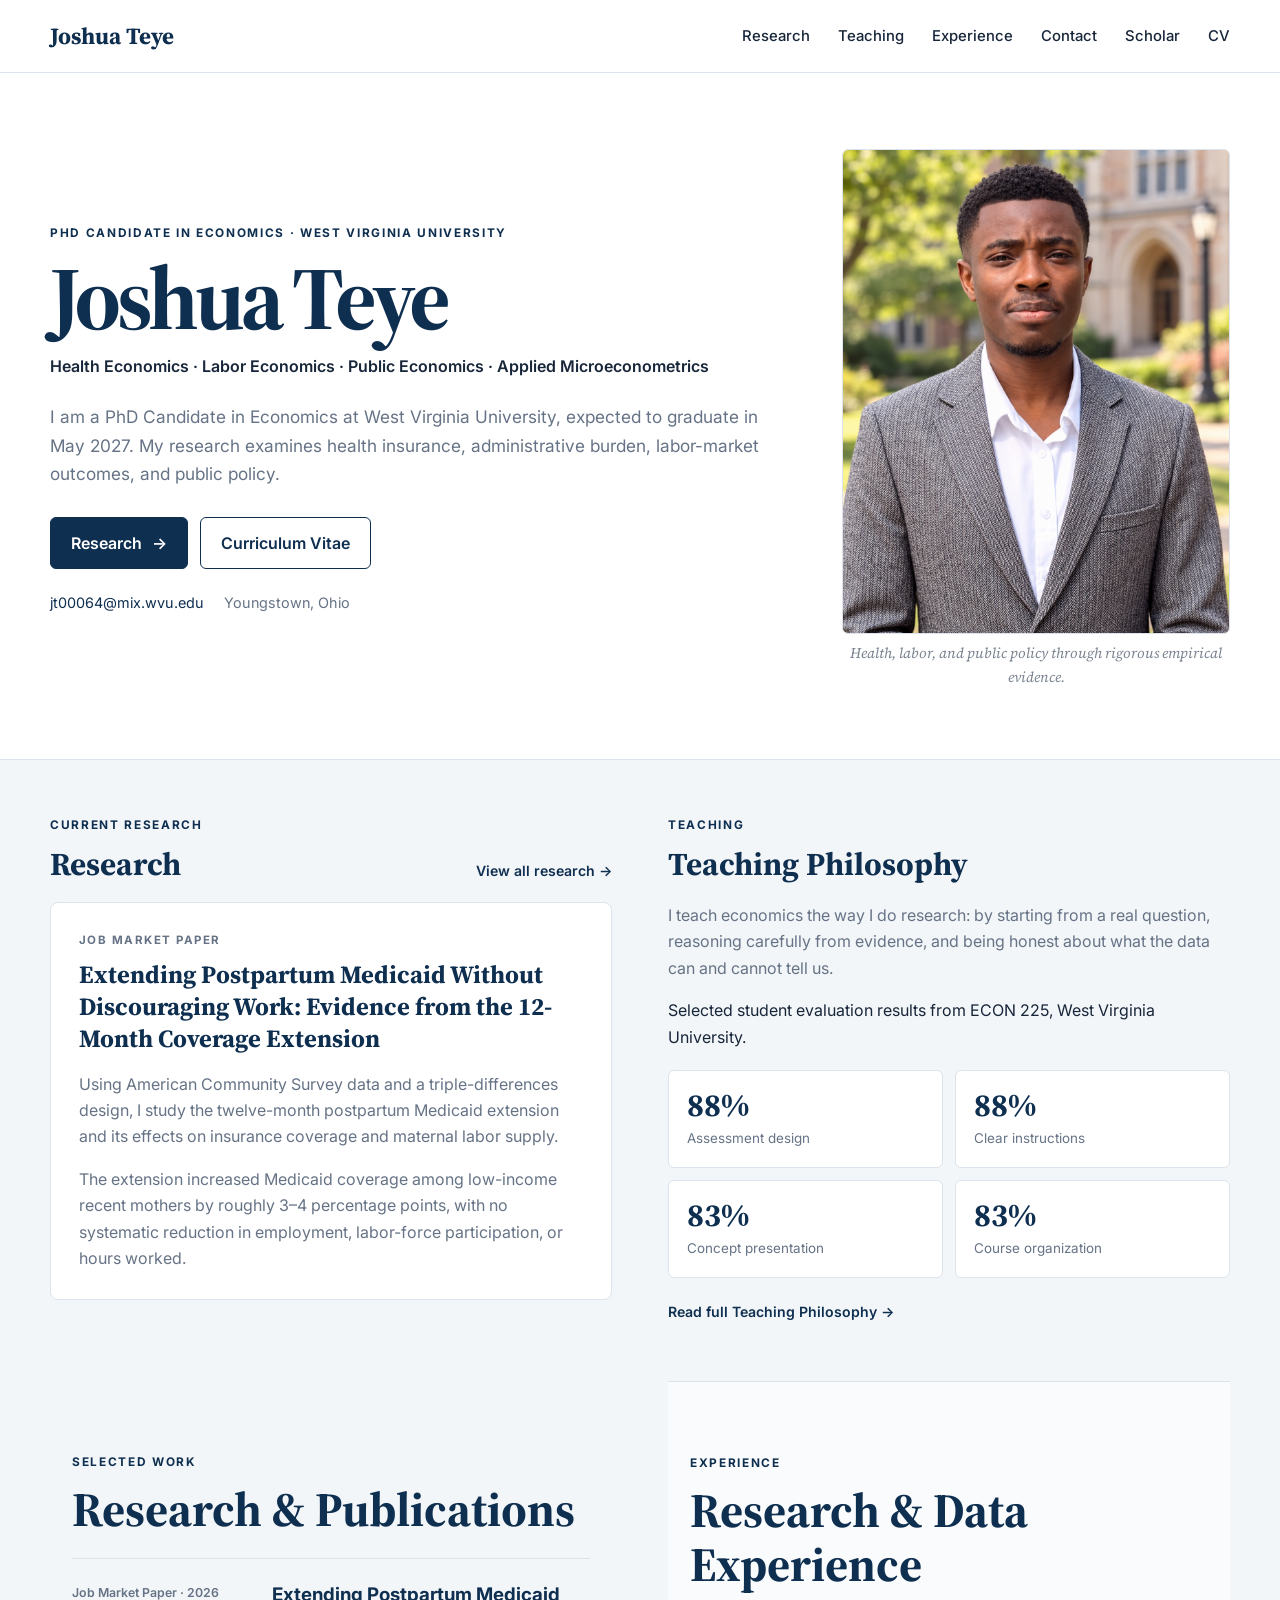
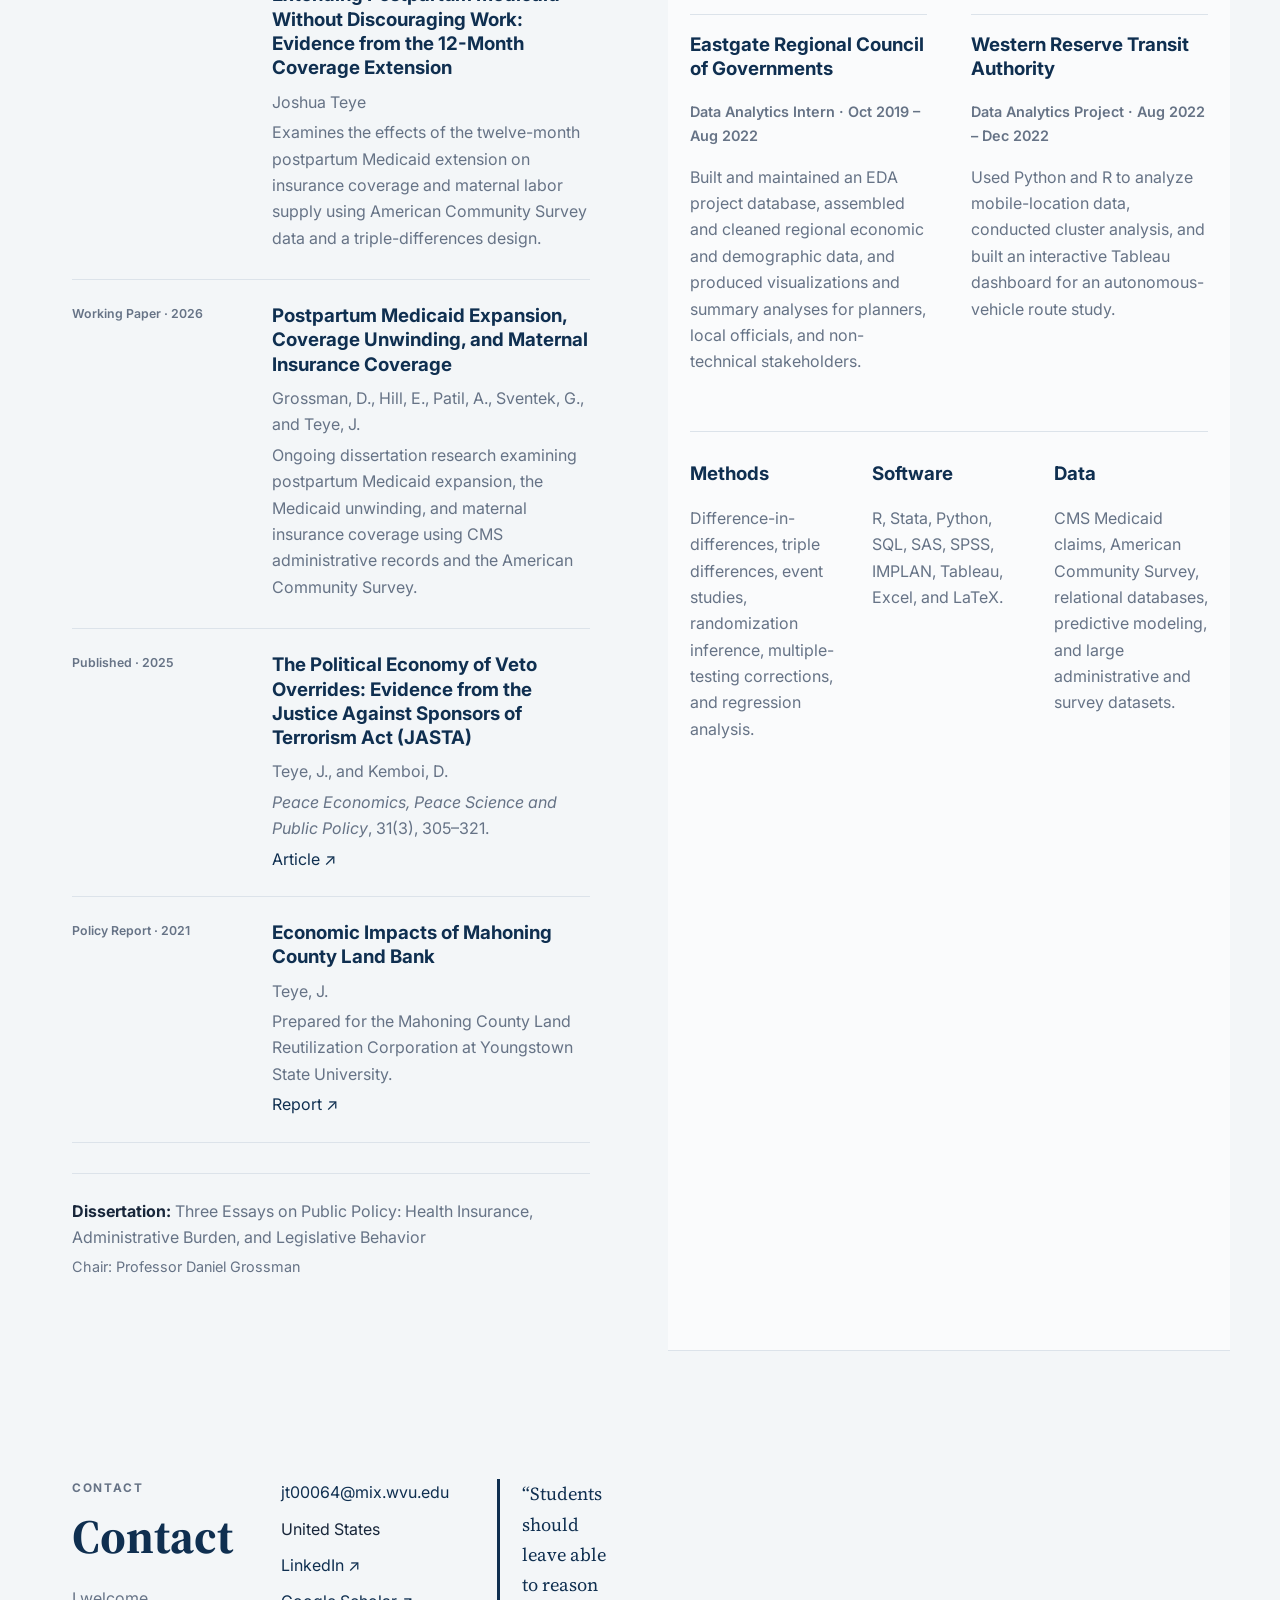
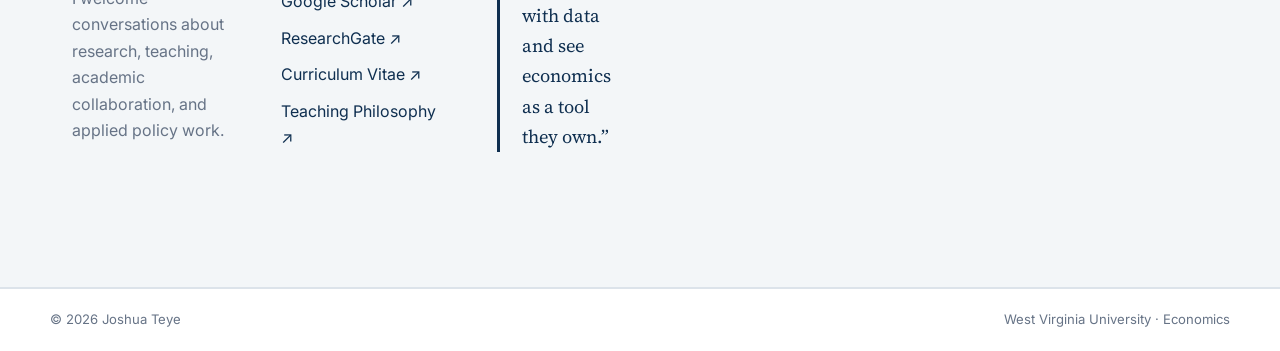
==== index.html @ d3f2eaed "Update index.html" ====
<!doctype html>
<html lang="en">

<head>
  <meta charset="utf-8">
  <meta name="viewport" content="width=device-width, initial-scale=1">

  <meta name="description"
        content="Joshua Teye — PhD Candidate in Economics at West Virginia University. Research in health economics, labor economics, public economics, and applied microeconometrics.">

  <title>Joshua Teye | Economist</title>

  <link rel="canonical" href="https://jteye8317.github.io/">

  <meta name="google-site-verification"
        content="BmAEZ_e2Y_XpYz3XwTeQ1vOb4aZKEHvPE95MhcZ8lzc">

  <link rel="preconnect" href="https://fonts.googleapis.com">

  <link rel="preconnect"
        href="https://fonts.gstatic.com"
        crossorigin>

  <link href="https://fonts.googleapis.com/css2?family=Inter:wght@400;500;600;700&family=Source+Serif+4:opsz,wght@8..60,600;8..60,700&display=swap"
        rel="stylesheet">

  <link rel="stylesheet" href="style.css">
</head>


<body>

<header class="topbar">
  <div class="wrap nav">

    <a class="brand" href="#home">Joshua Teye</a>

    <button class="menu-btn" aria-label="Open menu">☰</button>

    <nav class="links">
      <a href="#research">Research</a>
      <a href="#teaching">Teaching</a>
      <a href="#experience">Experience</a>
      <a href="#contact">Contact</a>

      <a href="https://scholar.google.com/citations?user=lvqh20IAAAAJ&amp;hl=en"
         target="_blank"
         rel="noopener">
        Scholar
      </a>

      <a href="Joshua_Teye_CV.pdf"
         target="_blank"
         rel="noopener">
        CV
      </a>
    </nav>

  </div>
</header>


<main>

  <!-- HERO -->
  <section id="home" class="hero">
    <div class="wrap hero-grid">

      <div class="hero-copy">

        <p class="eyebrow">
          PhD Candidate in Economics · West Virginia University
        </p>

        <h1>Joshua Teye</h1>

        <p class="fields">
          Health Economics · Labor Economics · Public Economics · Applied Microeconometrics
        </p>

        <p class="intro">
          I am a PhD Candidate in Economics at West Virginia University,
          expected to graduate in May 2027. My research examines health insurance,
          administrative burden, labor-market outcomes, and public policy.
        </p>

        <div class="actions">

          <a class="btn primary"
             href="#research">
            Research <span>→</span>
          </a>

          <a class="btn outline"
             href="Joshua_Teye_CV.pdf"
             target="_blank"
             rel="noopener">
            Curriculum Vitae
          </a>

        </div>

        <div class="contact-mini">

          <a href="mailto:jt00064@mix.wvu.edu">
            jt00064@mix.wvu.edu
          </a>

          <span>Youngstown, Ohio</span>

        </div>

      </div>


      <figure class="portrait-card">

        <img src="Joshua_Teye_Headshot.png"
             alt="Joshua Teye">

        <figcaption>
          Health, labor, and public policy through rigorous empirical evidence.
        </figcaption>

      </figure>

    </div>
  </section>


  <!-- FEATURE BAND -->
  <section class="feature-band">
    <div class="wrap two-col">


      <!-- CURRENT RESEARCH -->
      <section id="research" class="panel-block">

        <div class="section-heading">

          <div>
            <p class="eyebrow">Current Research</p>
            <h2>Research</h2>
          </div>

          <a class="small-link"
             href="#papers">
            View all research →
          </a>

        </div>


        <article class="feature-card">

          <p class="card-label">
            Job Market Paper
          </p>

          <h3>
            Extending Postpartum Medicaid Without Discouraging Work:
            Evidence from the 12-Month Coverage Extension
          </h3>

          <p>
            Using American Community Survey data and a triple-differences design,
            I study the twelve-month postpartum Medicaid extension and its effects
            on insurance coverage and maternal labor supply.
          </p>

          <p class="finding">
            The extension increased Medicaid coverage among low-income recent mothers
            by roughly 3–4 percentage points, with no systematic reduction in employment,
            labor-force participation, or hours worked.
          </p>

        </article>

      </section>


      <section id="teaching" class="panel-block">

  <div class="section-heading">
    <div>
      <p class="eyebrow">Teaching</p>
      <h2>Teaching Philosophy</h2>
    </div>
  </div>

  <p class="teaching-intro">
    I teach economics the way I do research: by starting from a real question,
    reasoning carefully from evidence, and being honest about what the data
    can and cannot tell us.
  </p>

  <p class="evaluation-note">
    Selected student evaluation results from ECON 225,
    West Virginia University.
  </p>

  <div class="stats">

    <div>
      <strong>88%</strong>
      <span>Assessment design</span>
    </div>

    <div>
      <strong>88%</strong>
      <span>Clear instructions</span>
    </div>

    <div>
      <strong>83%</strong>
      <span>Concept presentation</span>
    </div>

    <div>
      <strong>83%</strong>
      <span>Course organization</span>
    </div>

  </div>

  <a class="small-link"
     href="Joshua_Teye_Teaching_Philosophy.pdf"
     target="_blank"
     rel="noopener">
    Read full Teaching Philosophy →
  </a>

</section>


  <!-- RESEARCH AND PUBLICATIONS -->
  <section id="papers" class="section">

    <div class="wrap">

      <p class="eyebrow">
        Selected Work
      </p>

      <h2>
        Research &amp; Publications
      </h2>


      <div class="paper-list">


        <!-- JOB MARKET PAPER -->
        <article class="paper">

          <div class="meta">
            Job Market Paper · 2026
          </div>

          <div>

            <h3>
              Extending Postpartum Medicaid Without Discouraging Work:
              Evidence from the 12-Month Coverage Extension
            </h3>

            <p>
              Joshua Teye
            </p>

            <p>
              Examines the effects of the twelve-month postpartum Medicaid extension
              on insurance coverage and maternal labor supply using American Community
              Survey data and a triple-differences design.
            </p>

          </div>

        </article>


        <!-- WORKING PAPER -->
        <article class="paper">

          <div class="meta">
            Working Paper · 2026
          </div>

          <div>

            <h3>
              Postpartum Medicaid Expansion, Coverage Unwinding,
              and Maternal Insurance Coverage
            </h3>

            <p>
              Grossman, D., Hill, E., Patil, A., Sventek, G., and Teye, J.
            </p>

            <p>
              Ongoing dissertation research examining postpartum Medicaid expansion,
              the Medicaid unwinding, and maternal insurance coverage using CMS
              administrative records and the American Community Survey.
            </p>

          </div>

        </article>


        <!-- PUBLISHED ARTICLE -->
        <article class="paper">

          <div class="meta">
            Published · 2025
          </div>

          <div>

            <h3>
              The Political Economy of Veto Overrides:
              Evidence from the Justice Against Sponsors of Terrorism Act (JASTA)
            </h3>

            <p>
              Teye, J., and Kemboi, D.
            </p>

            <p>
              <em>Peace Economics, Peace Science and Public Policy</em>,
              31(3), 305–321.
            </p>

            <a href="https://doi.org/10.1515/peps-2024-0058"
               target="_blank"
               rel="noopener">
              Article ↗
            </a>

          </div>

        </article>


        <!-- POLICY REPORT -->
        <article class="paper">

          <div class="meta">
            Policy Report · 2021
          </div>

          <div>

            <h3>
              Economic Impacts of Mahoning County Land Bank
            </h3>

            <p>
              Teye, J.
            </p>

            <p>
              Prepared for the Mahoning County Land Reutilization Corporation
              at Youngstown State University.
            </p>

            <a href="https://mahoninglandbank.com/wp-content/uploads/2021/06/Mahoning-County-Land-Bank-Economic-Impact-Report.pdf"
               target="_blank"
               rel="noopener">
              Report ↗
            </a>

          </div>

        </article>

      </div>


      <!-- DISSERTATION -->
      <div class="dissertation">

        <strong>
          Dissertation:
        </strong>

        Three Essays on Public Policy:
        Health Insurance, Administrative Burden, and Legislative Behavior

        <span>
          Chair: Professor Daniel Grossman
        </span>

      </div>

    </div>
  </section>


  <!-- EXPERIENCE -->
  <section id="experience" class="section alt">

    <div class="wrap">

      <p class="eyebrow">
        Experience
      </p>

      <h2>
        Research &amp; Data Experience
      </h2>


      <div class="experience-grid">


        <article>

          <h3>
            Eastgate Regional Council of Governments
          </h3>

          <p class="role">
            Data Analytics Intern · Oct 2019 – Aug 2022
          </p>

          <p>
            Built and maintained an EDA project database, assembled and cleaned
            regional economic and demographic data, and produced visualizations
            and summary analyses for planners, local officials, and non-technical
            stakeholders.
          </p>

        </article>


        <article>

          <h3>
            Western Reserve Transit Authority
          </h3>

          <p class="role">
            Data Analytics Project · Aug 2022 – Dec 2022
          </p>

          <p>
            Used Python and R to analyze mobile-location data, conducted cluster
            analysis, and built an interactive Tableau dashboard for an
            autonomous-vehicle route study.
          </p>

        </article>


      </div>


      <!-- METHODS -->
      <div class="methods">


        <div>

          <h3>
            Methods
          </h3>

          <p>
            Difference-in-differences, triple differences, event studies,
            randomization inference, multiple-testing corrections,
            and regression analysis.
          </p>

        </div>


        <div>

          <h3>
            Software
          </h3>

          <p>
            R, Stata, Python, SQL, SAS, SPSS, IMPLAN, Tableau,
            Excel, and LaTeX.
          </p>

        </div>


        <div>

          <h3>
            Data
          </h3>

          <p>
            CMS Medicaid claims, American Community Survey,
            relational databases, predictive modeling,
            and large administrative and survey datasets.
          </p>

        </div>


      </div>

    </div>
  </section>


  <!-- CONTACT -->
  <section id="contact" class="section contact-section">

    <div class="wrap contact-grid">


      <div>

        <p class="eyebrow">
          Contact
        </p>

        <h2>
          Contact
        </h2>

        <p>
          I welcome conversations about research, teaching,
          academic collaboration, and applied policy work.
        </p>

      </div>


      <div class="contact-links">

        <a href="mailto:jt00064@mix.wvu.edu">
          jt00064@mix.wvu.edu
        </a>

        <span>
          United States
        </span>

        <a href="https://www.linkedin.com/in/joshua-teye"
           target="_blank"
           rel="noopener">
          LinkedIn ↗
        </a>

        <a href="https://scholar.google.com/citations?user=lvqh20IAAAAJ&amp;hl=en"
           target="_blank"
           rel="noopener">
          Google Scholar ↗
        </a>

        <a href="https://www.researchgate.net/profile/Joshua-Teye-2"
           target="_blank"
           rel="noopener">
          ResearchGate ↗
        </a>

        <a href="Joshua_Teye_CV.pdf"
           target="_blank"
           rel="noopener">
          Curriculum Vitae ↗
        </a>

        <a href="Joshua_Teye_Teaching_Philosophy.pdf"
           target="_blank"
           rel="noopener">
          Teaching Philosophy ↗
        </a>

      </div>


      <blockquote>
        “Students should leave able to reason with data
        and see economics as a tool they own.”
      </blockquote>


    </div>
  </section>


</main>


<footer class="footer">

  <div class="wrap footer-row">

    <span>
      © <span id="year"></span> Joshua Teye
    </span>

    <span>
      West Virginia University · Economics
    </span>

  </div>

</footer>


<script>

  document.getElementById("year").textContent =
    new Date().getFullYear();


  const btn = document.querySelector(".menu-btn");

  const links = document.querySelector(".links");


  btn.addEventListener("click", () => {
    links.classList.toggle("open");
  });


  document.querySelectorAll(".links a").forEach(a => {

    a.addEventListener("click", () => {
      links.classList.remove("open");
    });

  });

</script>


</body>

</html>
---- style.css ----
:root{
  --navy:#0f2f50;
  --ink:#18263a;
  --muted:#667386;
  --line:#dce3ea;
  --soft:#f3f6f8;
  --paper:#ffffff;
  --max:1180px;
}

*{box-sizing:border-box}
html{scroll-behavior:smooth}

body{
  margin:0;
  color:var(--ink);
  background:var(--paper);
  font-family:"Inter",system-ui,-apple-system,BlinkMacSystemFont,"Segoe UI",sans-serif;
  line-height:1.65;
}

a{color:var(--navy);text-decoration:none}
a:hover{text-decoration:underline}

.wrap{
  width:min(calc(100% - 44px),var(--max));
  margin:0 auto;
}

.topbar{
  position:sticky;
  top:0;
  z-index:50;
  background:rgba(255,255,255,.96);
  border-bottom:1px solid var(--line);
  backdrop-filter:blur(12px);
}

.nav{
  min-height:72px;
  display:flex;
  align-items:center;
  justify-content:space-between;
  gap:28px;
}

.brand{
  font-family:"Source Serif 4",Georgia,serif;
  font-size:1.45rem;
  font-weight:700;
  color:var(--navy);
}

.links{
  display:flex;
  gap:28px;
  align-items:center;
}

.links a{
  color:var(--ink);
  font-size:.93rem;
  font-weight:500;
}

.menu-btn{
  display:none;
  border:0;
  background:transparent;
  font-size:1.35rem;
}

.hero{
  padding:76px 0 70px;
}

.hero-grid{
  display:grid;
  grid-template-columns:1.3fr .7fr;
  gap:72px;
  align-items:center;
}

.eyebrow{
  margin:0 0 10px;
  color:var(--navy);
  font-size:.74rem;
  font-weight:700;
  letter-spacing:.14em;
  text-transform:uppercase;
}

h1,h2,h3{
  margin-top:0;
}

h1,h2{
  font-family:"Source Serif 4",Georgia,serif;
  color:var(--navy);
}

h1{
  margin-bottom:10px;
  font-size:clamp(3.7rem,7vw,6rem);
  line-height:1;
  letter-spacing:-.045em;
}

h2{
  margin-bottom:22px;
  font-size:clamp(2rem,4vw,3rem);
  line-height:1.13;
}

h3{
  color:var(--navy);
  line-height:1.3;
}

.fields{
  margin:0 0 24px;
  font-size:1rem;
  font-weight:600;
}

.intro{
  max-width:760px;
  margin:0;
  color:var(--muted);
  font-size:1.08rem;
}

.actions{
  display:flex;
  gap:12px;
  flex-wrap:wrap;
  margin:28px 0 22px;
}

.btn{
  display:inline-flex;
  align-items:center;
  gap:10px;
  padding:12px 20px;
  border-radius:6px;
  font-weight:600;
}

.btn:hover{text-decoration:none}

.primary{
  background:var(--navy);
  color:white;
  border:1px solid var(--navy);
}

.outline{
  border:1px solid var(--navy);
  color:var(--navy);
  background:white;
}

.contact-mini{
  display:flex;
  flex-wrap:wrap;
  gap:20px;
  color:var(--muted);
  font-size:.9rem;
}

.portrait-card{
  margin:0;
}

.portrait-card img{
  display:block;
  width:100%;
  aspect-ratio:4/5;
  object-fit:cover;
  border-radius:6px;
  border:1px solid var(--line);
}

.portrait-card figcaption{
  margin-top:8px;
  text-align:center;
  color:#7b8490;
  font-family:"Source Serif 4",Georgia,serif;
  font-style:italic;
  font-size:.9rem;
}

.feature-band{
  background:var(--soft);
  border-top:1px solid var(--line);
  border-bottom:1px solid var(--line);
  padding:56px 0;
}

.two-col{
  display:grid;
  grid-template-columns:1fr 1fr;
  gap:56px;
}

.panel-block{
  min-width:0;
}

.section-heading{
  display:flex;
  align-items:flex-end;
  justify-content:space-between;
  gap:18px;
  margin-bottom:20px;
}

.section-heading h2{
  margin:0;
  font-size:2rem;
}

.small-link{
  font-size:.88rem;
  font-weight:600;
}

.feature-card{
  background:white;
  border:1px solid var(--line);
  border-radius:8px;
  padding:28px;
}

.card-label{
  margin:0 0 8px;
  color:var(--muted);
  font-size:.72rem;
  letter-spacing:.13em;
  text-transform:uppercase;
  font-weight:700;
}

.feature-card h3{
  font-family:"Source Serif 4",Georgia,serif;
  font-size:1.55rem;
  margin-bottom:12px;
}

.feature-card p,
.teaching-intro{
  color:var(--muted);
}

.finding{
  margin-bottom:0;
}

.stats{
  display:grid;
  grid-template-columns:1fr 1fr;
  gap:12px;
  margin:20px 0;
}

.stats div{
  background:white;
  border:1px solid var(--line);
  border-radius:6px;
  padding:18px;
}

.stats strong{
  display:block;
  font-family:"Source Serif 4",Georgia,serif;
  color:var(--navy);
  font-size:2rem;
  line-height:1;
}

.stats span{
  display:block;
  margin-top:6px;
  color:var(--muted);
  font-size:.84rem;
}

.section{
  padding:72px 0;
}

.section.alt{
  background:#fafbfc;
  border-top:1px solid var(--line);
  border-bottom:1px solid var(--line);
}

.paper-list{
  border-top:1px solid var(--line);
}

.paper{
  display:grid;
  grid-template-columns:170px 1fr;
  gap:30px;
  padding:24px 0;
  border-bottom:1px solid var(--line);
}

.paper .meta{
  color:var(--muted);
  font-size:.77rem;
  font-weight:600;
}

.paper h3{
  margin-bottom:8px;
}

.paper p{
  margin:4px 0;
  color:var(--muted);
}

.dissertation{
  margin-top:30px;
  padding-top:24px;
  border-top:1px solid var(--line);
  color:var(--muted);
}

.dissertation strong{
  color:var(--ink);
}

.dissertation span{
  display:block;
  margin-top:5px;
  font-size:.9rem;
}

.experience-grid{
  display:grid;
  grid-template-columns:1fr 1fr;
  gap:44px;
}

.experience-grid article{
  padding-top:18px;
  border-top:1px solid var(--line);
}

.role{
  color:var(--navy);
  font-size:.9rem;
  font-weight:600;
}

.experience-grid p{
  color:var(--muted);
}

.methods{
  display:grid;
  grid-template-columns:repeat(3,1fr);
  gap:28px;
  margin-top:40px;
  padding-top:30px;
  border-top:1px solid var(--line);
}

.methods p{
  color:var(--muted);
}

.contact-section{
  background:var(--soft);
}

.contact-grid{
  display:grid;
  grid-template-columns:1fr .8fr .9fr;
  gap:48px;
  align-items:start;
}

.contact-grid p{
  color:var(--muted);
}

.contact-links{
  display:flex;
  flex-direction:column;
  gap:10px;
}

blockquote{
  margin:0;
  padding-left:22px;
  border-left:3px solid var(--navy);
  font-family:"Source Serif 4",Georgia,serif;
  font-size:1.15rem;
  color:var(--navy);
}

.footer{
  border-top:1px solid var(--line);
  padding:20px 0;
  color:var(--muted);
  font-size:.82rem;
}

.footer-row{
  display:flex;
  justify-content:space-between;
  gap:20px;
}

@media (max-width:880px){
  .menu-btn{display:block}

  .links{
    display:none;
    position:absolute;
    left:0;
    right:0;
    top:72px;
    background:white;
    padding:20px;
    border-bottom:1px solid var(--line);
    flex-direction:column;
    align-items:flex-start;
  }

  .links.open{display:flex}

  .hero-grid,
  .two-col,
  .contact-grid{
    grid-template-columns:1fr;
  }

  .portrait-card{
    max-width:360px;
  }

  .experience-grid,
  .methods{
    grid-template-columns:1fr;
  }
}

@media (max-width:620px){
  .wrap{
    width:min(calc(100% - 28px),var(--max));
  }

  .hero,
  .section{
    padding:58px 0;
  }

  .paper{
    grid-template-columns:1fr;
    gap:8px;
  }

  .stats{
    grid-template-columns:1fr;
  }

  .footer-row{
    flex-direction:column;
  }
}
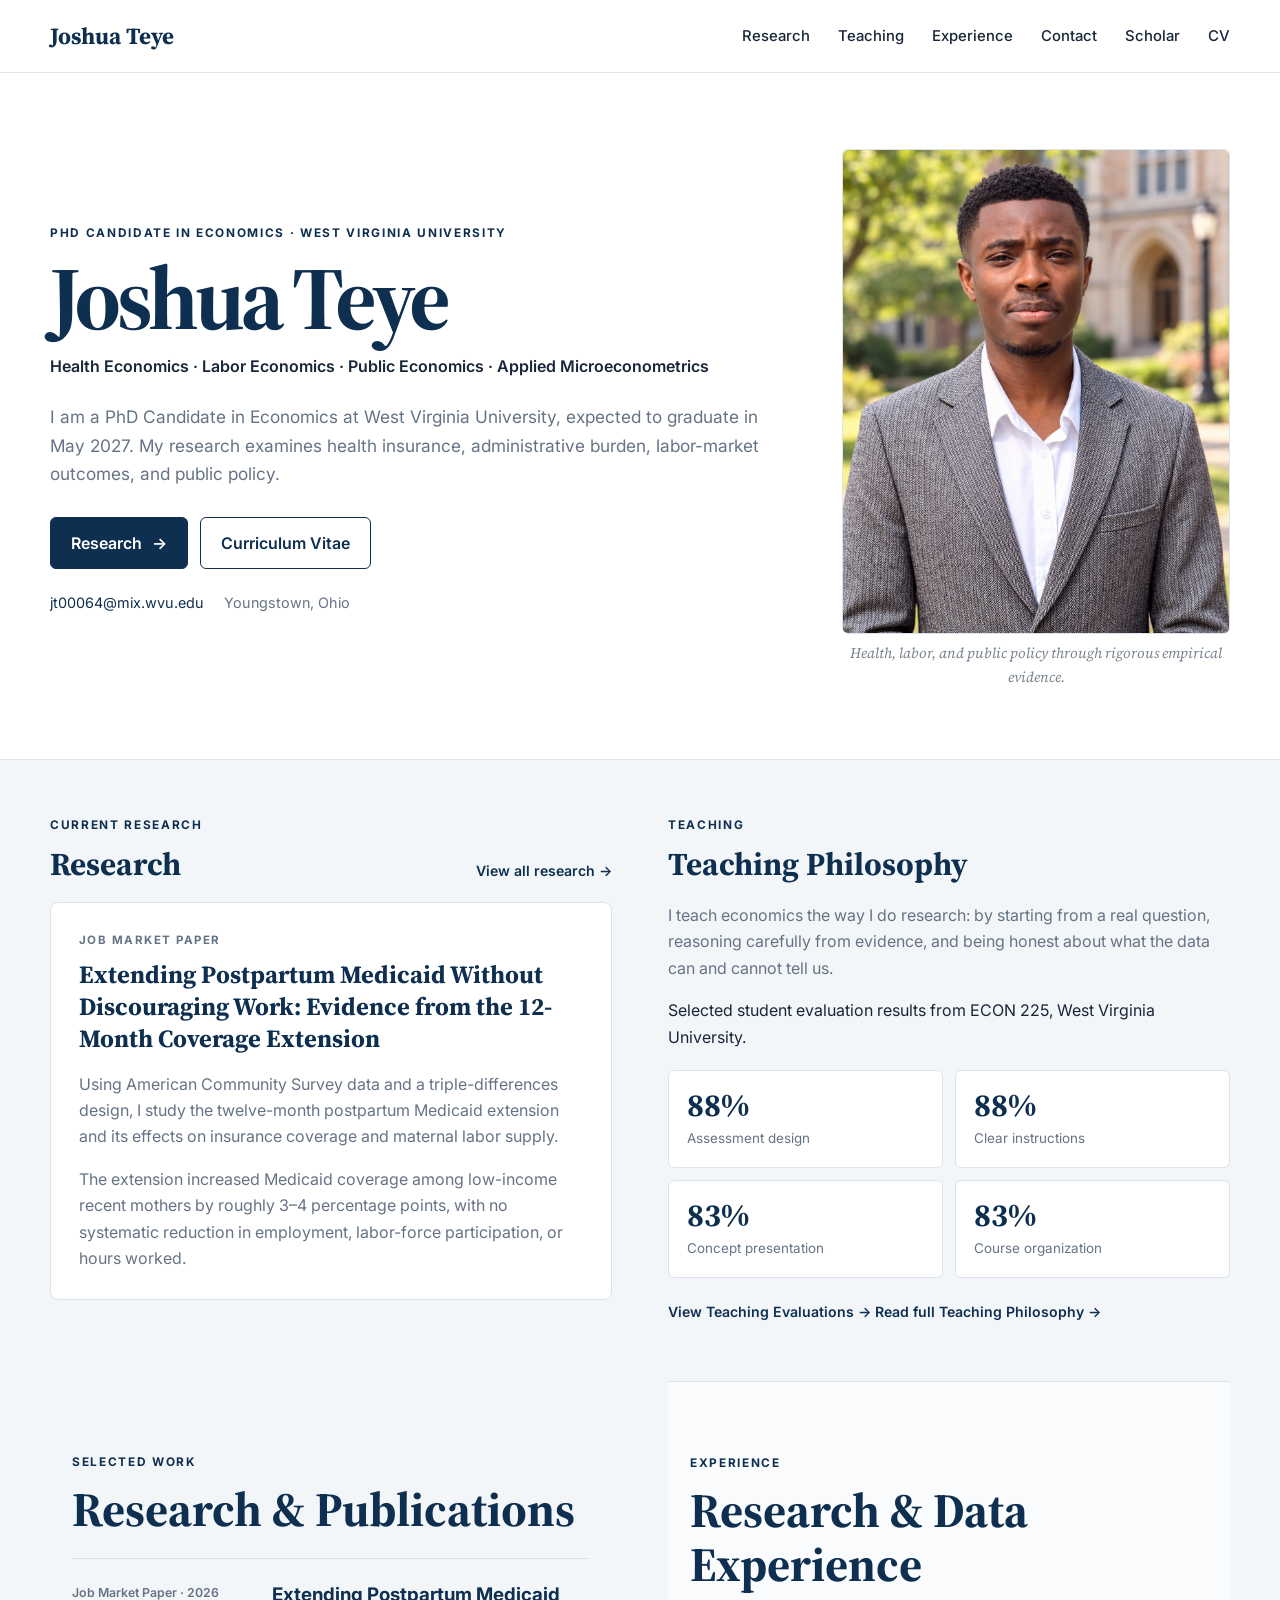
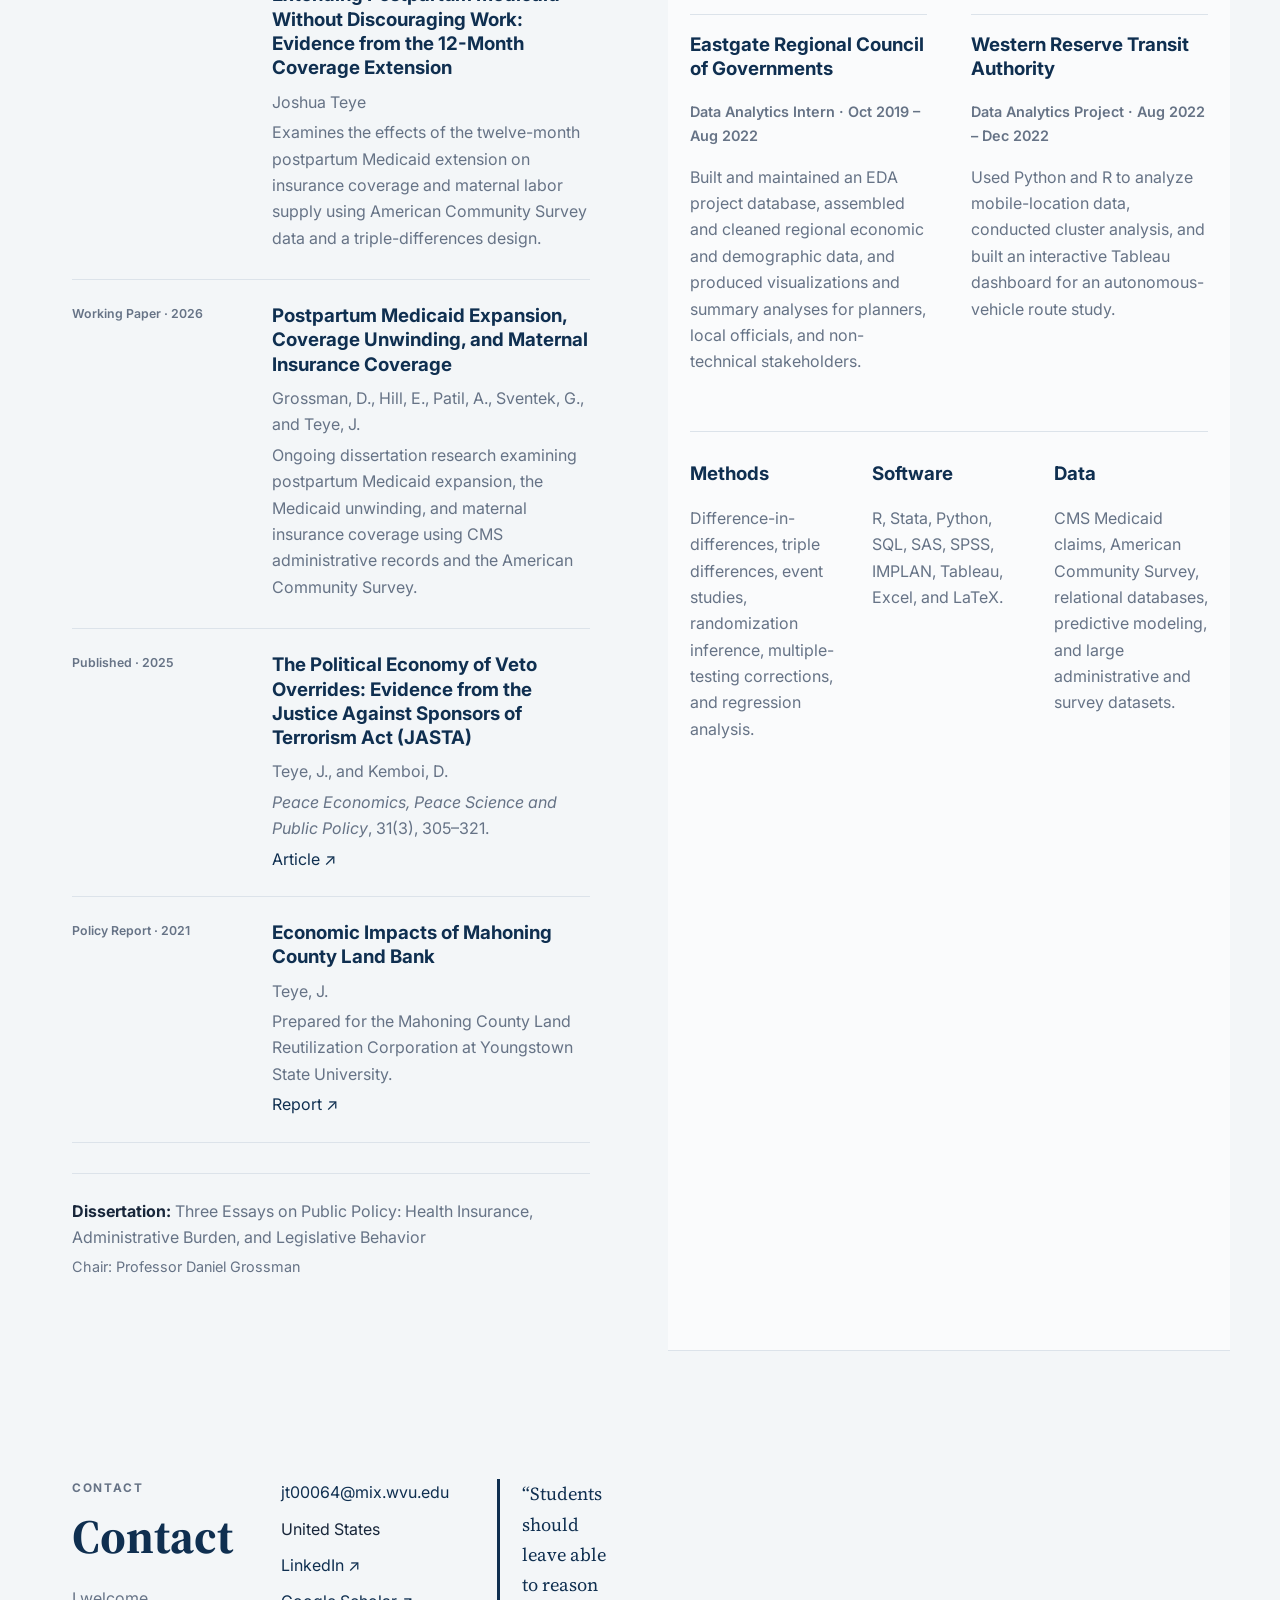
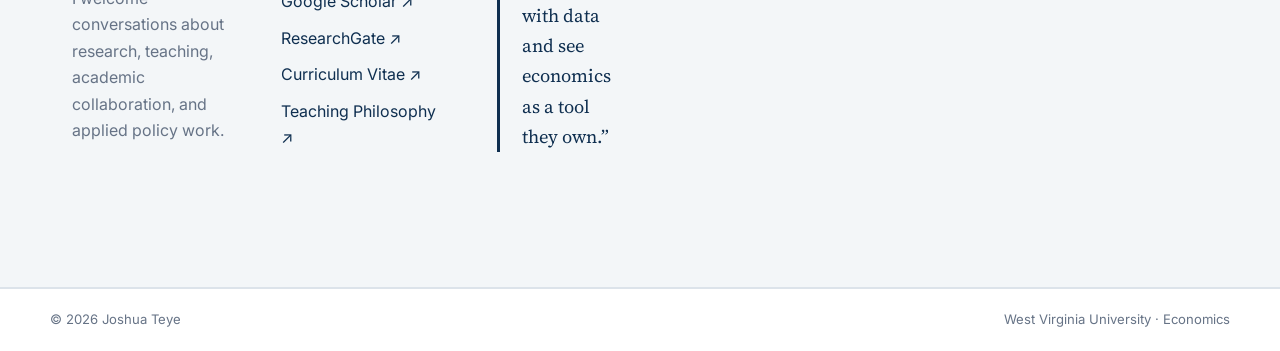
==== commit 32867ba9: "Update index.html" ====
--- a/index.html
+++ b/index.html
@@ -223,12 +223,23 @@
 
   </div>
 
-  <a class="small-link"
-     href="Joshua_Teye_Teaching_Philosophy.pdf"
-     target="_blank"
-     rel="noopener">
-    Read full Teaching Philosophy →
-  </a>
+  <div class="teaching-links">
+
+    <a class="small-link"
+       href="Joshua_Teye_Teaching_Evaluations.pdf"
+       target="_blank"
+       rel="noopener">
+      View Teaching Evaluations →
+    </a>
+
+    <a class="small-link"
+       href="Joshua_Teye_Teaching_Philosophy.pdf"
+       target="_blank"
+       rel="noopener">
+      Read full Teaching Philosophy →
+    </a>
+
+  </div>
 
 </section>
 
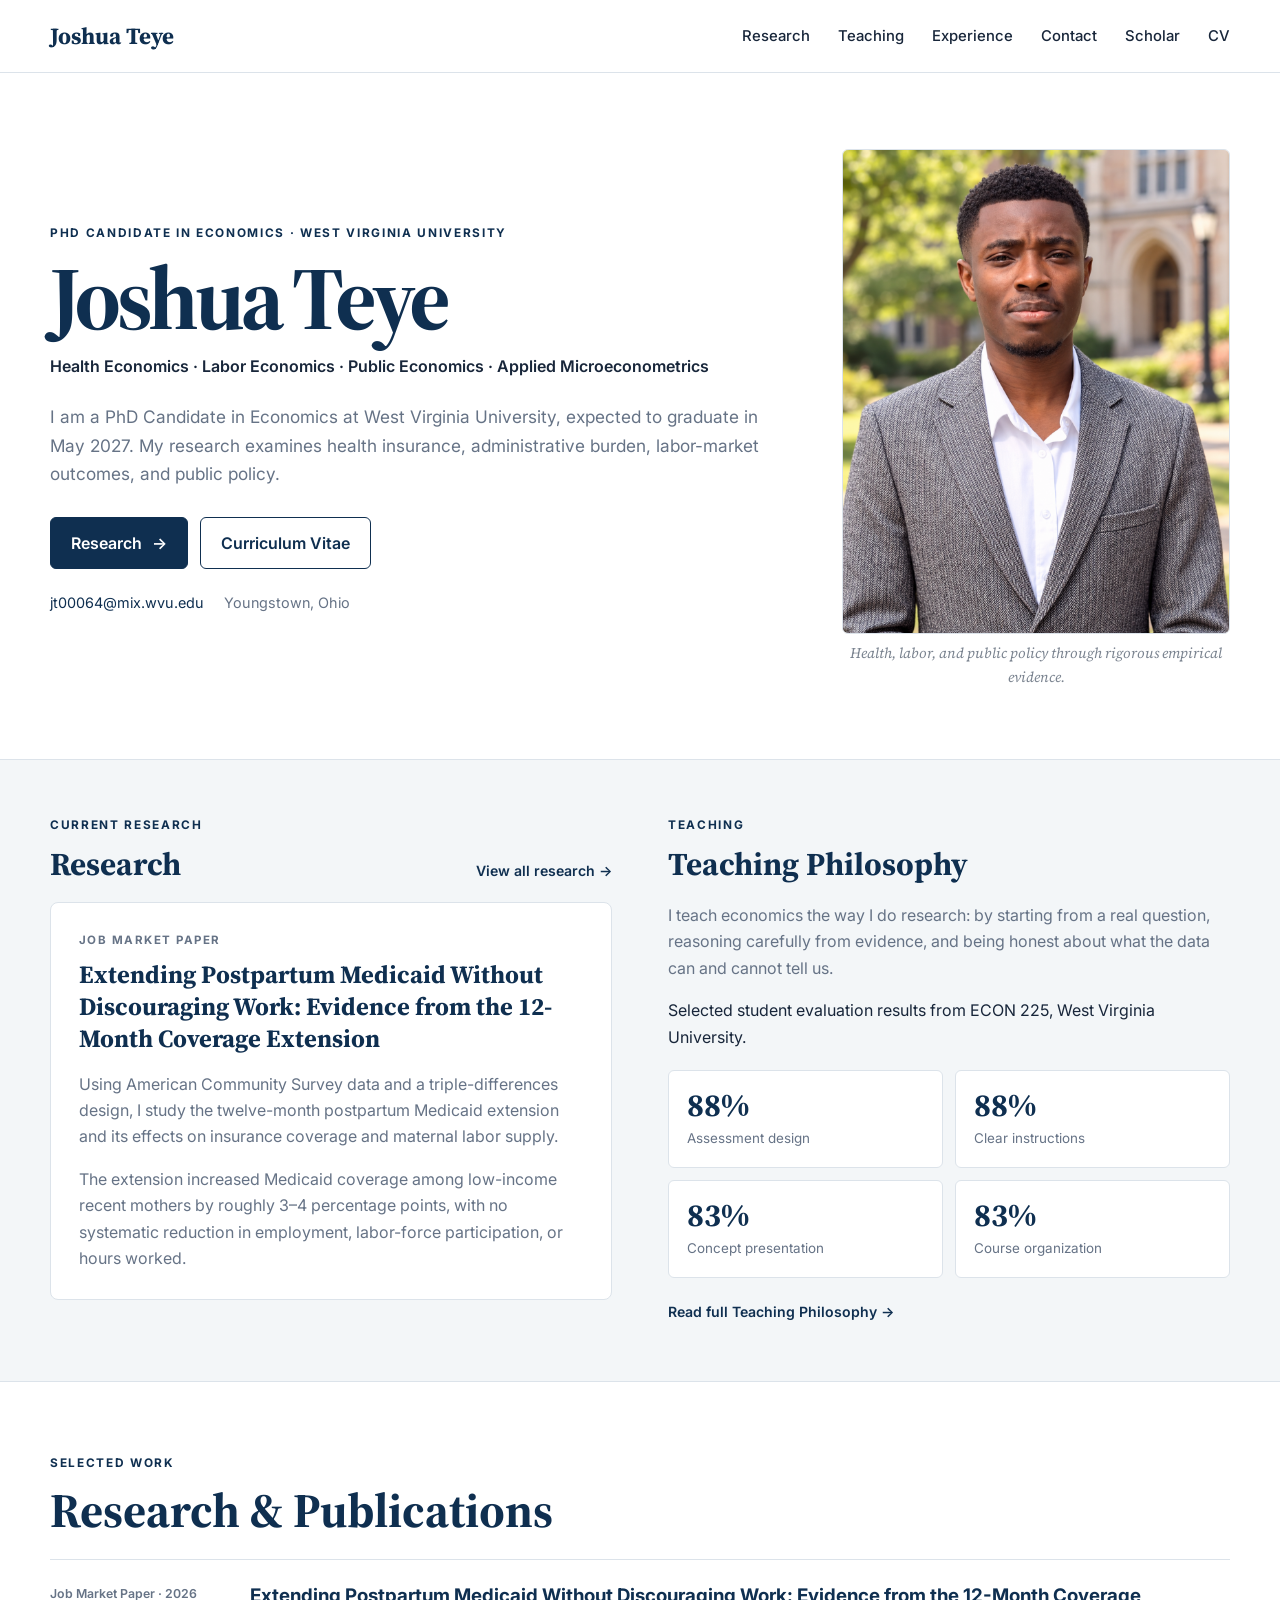
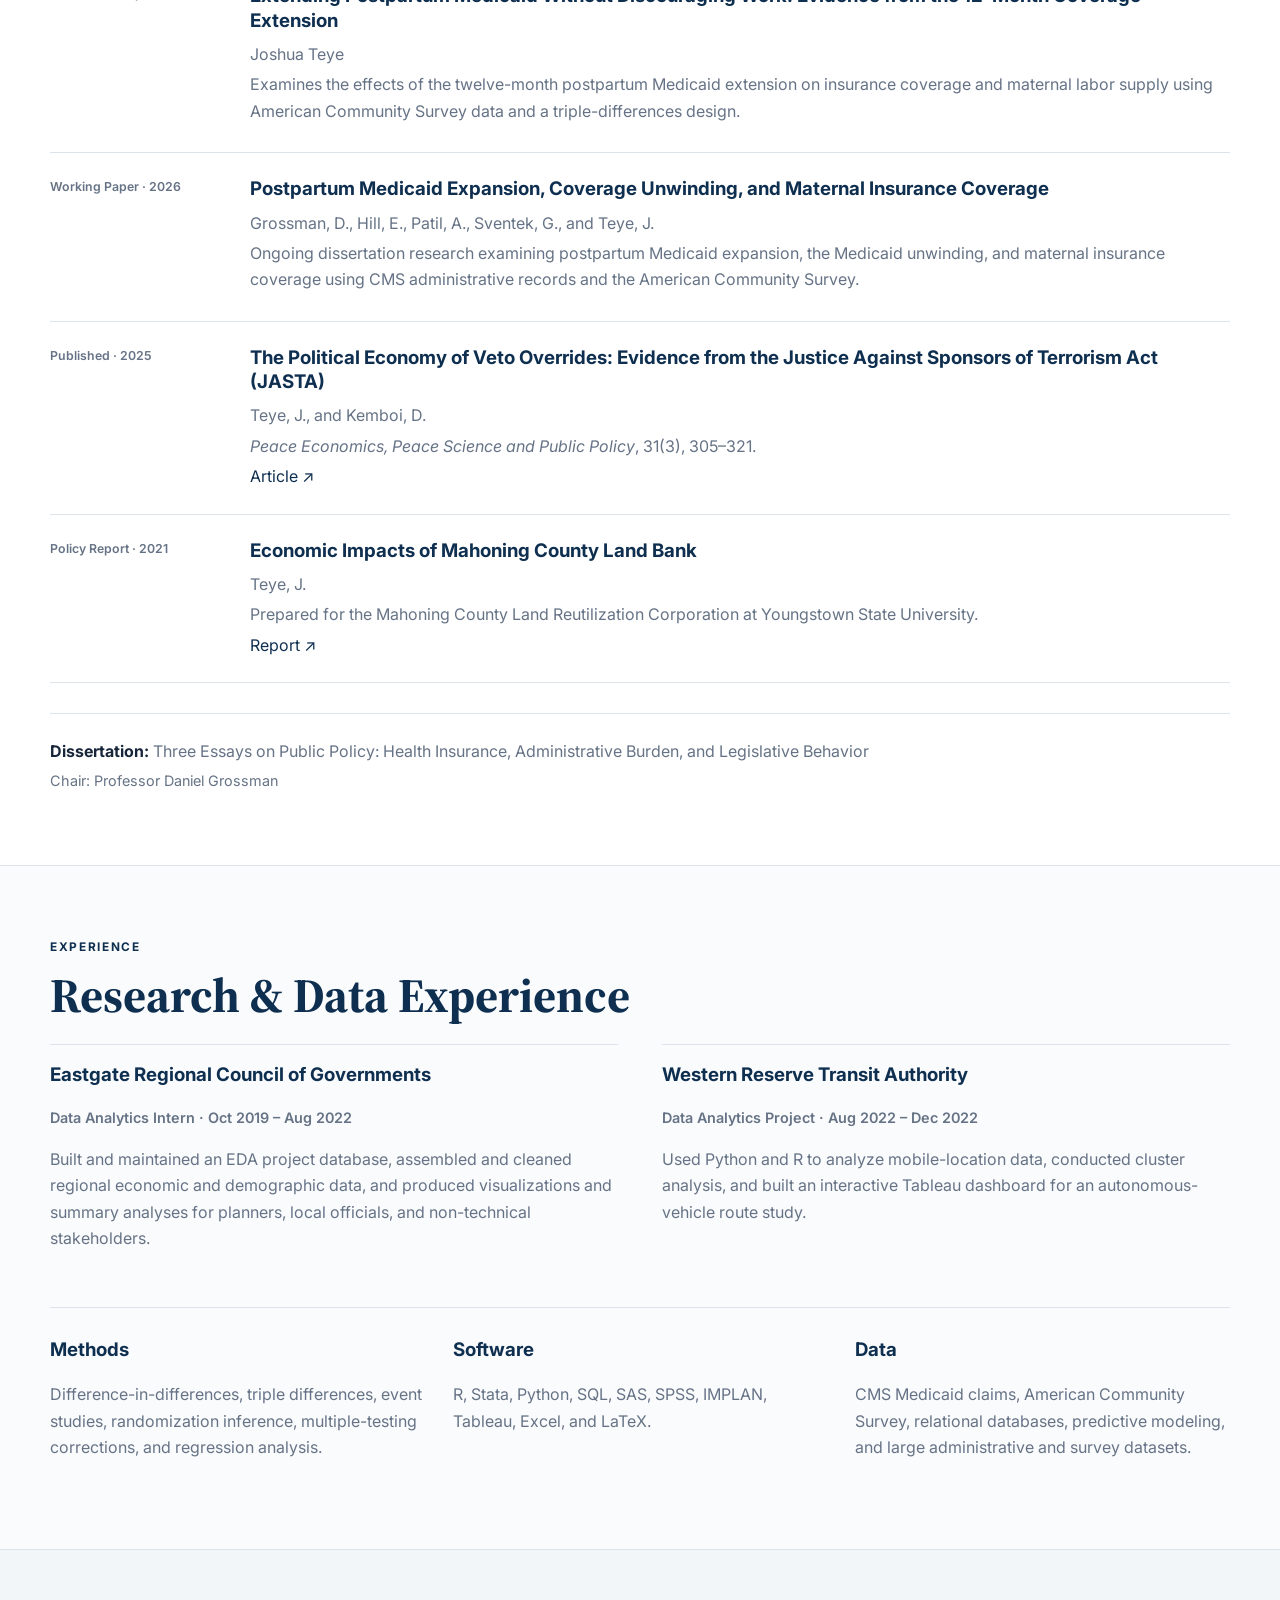
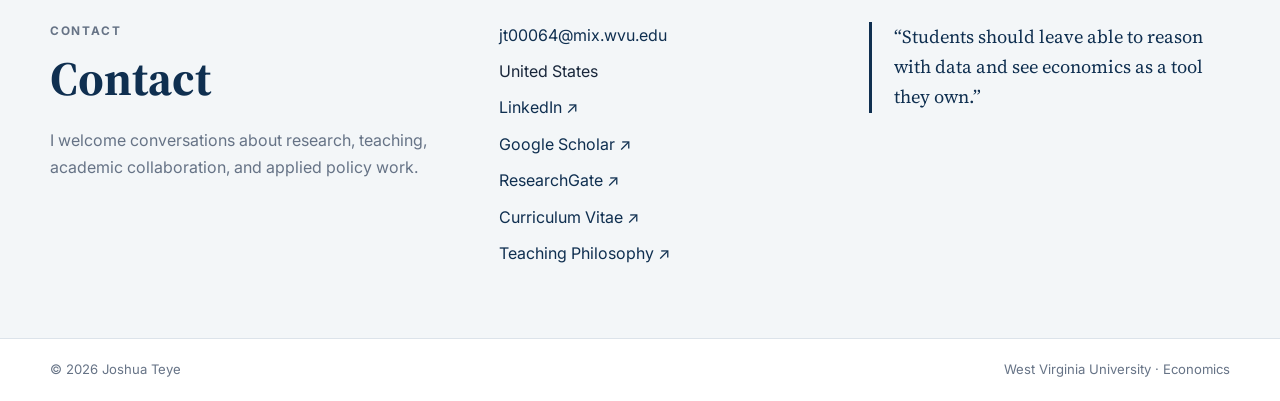
==== commit 887a8021: "Update index.html" ====
--- a/index.html
+++ b/index.html
@@ -5,270 +5,165 @@
   <meta charset="utf-8">
   <meta name="viewport" content="width=device-width, initial-scale=1">
 
-  <meta name="description"
-        content="Joshua Teye — PhD Candidate in Economics at West Virginia University. Research in health economics, labor economics, public economics, and applied microeconometrics.">
+  <meta
+    name="description"
+    content="Joshua Teye — PhD Candidate in Economics at West Virginia University. Research in health economics, labor economics, public economics, and applied microeconometrics."
+  >
 
   <title>Joshua Teye | Economist</title>
 
   <link rel="canonical" href="https://jteye8317.github.io/">
 
-  <meta name="google-site-verification"
-        content="BmAEZ_e2Y_XpYz3XwTeQ1vOb4aZKEHvPE95MhcZ8lzc">
+  <meta
+    name="google-site-verification"
+    content="BmAEZ_e2Y_XpYz3XwTeQ1vOb4aZKEHvPE95MhcZ8lzc"
+  >
 
   <link rel="preconnect" href="https://fonts.googleapis.com">
-
-  <link rel="preconnect"
-        href="https://fonts.gstatic.com"
-        crossorigin>
-
-  <link href="https://fonts.googleapis.com/css2?family=Inter:wght@400;500;600;700&family=Source+Serif+4:opsz,wght@8..60,600;8..60,700&display=swap"
-        rel="stylesheet">
+  <link rel="preconnect" href="https://fonts.gstatic.com" crossorigin>
+
+  <link
+    href="https://fonts.googleapis.com/css2?family=Inter:wght@400;500;600;700&family=Source+Serif+4:opsz,wght@8..60,600;8..60,700&display=swap"
+    rel="stylesheet"
+  >
 
   <link rel="stylesheet" href="style.css">
 </head>
 
-
 <body>
 
-<header class="topbar">
-  <div class="wrap nav">
-
-    <a class="brand" href="#home">Joshua Teye</a>
-
-    <button class="menu-btn" aria-label="Open menu">☰</button>
-
-    <nav class="links">
-      <a href="#research">Research</a>
-      <a href="#teaching">Teaching</a>
-      <a href="#experience">Experience</a>
-      <a href="#contact">Contact</a>
-
-      <a href="https://scholar.google.com/citations?user=lvqh20IAAAAJ&amp;hl=en"
-         target="_blank"
-         rel="noopener">
-        Scholar
-      </a>
-
-      <a href="Joshua_Teye_CV.pdf"
-         target="_blank"
-         rel="noopener">
-        CV
-      </a>
-    </nav>
-
-  </div>
-</header>
-
-
-<main>
-
-  <!-- HERO -->
-  <section id="home" class="hero">
-    <div class="wrap hero-grid">
-
-      <div class="hero-copy">
-
-        <p class="eyebrow">
-          PhD Candidate in Economics · West Virginia University
-        </p>
-
-        <h1>Joshua Teye</h1>
-
-        <p class="fields">
-          Health Economics · Labor Economics · Public Economics · Applied Microeconometrics
-        </p>
-
-        <p class="intro">
-          I am a PhD Candidate in Economics at West Virginia University,
-          expected to graduate in May 2027. My research examines health insurance,
-          administrative burden, labor-market outcomes, and public policy.
-        </p>
-
-        <div class="actions">
-
-          <a class="btn primary"
-             href="#research">
-            Research <span>→</span>
-          </a>
-
-          <a class="btn outline"
-             href="Joshua_Teye_CV.pdf"
-             target="_blank"
-             rel="noopener">
-            Curriculum Vitae
-          </a>
+  <!-- HEADER -->
+  <header class="topbar">
+    <div class="wrap nav">
+
+      <a class="brand" href="#home">Joshua Teye</a>
+
+      <button class="menu-btn" aria-label="Open menu">☰</button>
+
+      <nav class="links">
+        <a href="#research">Research</a>
+        <a href="#teaching">Teaching</a>
+        <a href="#experience">Experience</a>
+        <a href="#contact">Contact</a>
+
+        <a
+          href="https://scholar.google.com/citations?user=lvqh20IAAAAJ&amp;hl=en"
+          target="_blank"
+          rel="noopener"
+        >
+          Scholar
+        </a>
+
+        <a
+          href="Joshua_Teye_CV.pdf"
+          target="_blank"
+          rel="noopener"
+        >
+          CV
+        </a>
+      </nav>
+
+    </div>
+  </header>
+
+
+  <main>
+
+    <!-- HERO -->
+    <section id="home" class="hero">
+      <div class="wrap hero-grid">
+
+        <div class="hero-copy">
+
+          <p class="eyebrow">
+            PhD Candidate in Economics · West Virginia University
+          </p>
+
+          <h1>Joshua Teye</h1>
+
+          <p class="fields">
+            Health Economics · Labor Economics · Public Economics · Applied Microeconometrics
+          </p>
+
+          <p class="intro">
+            I am a PhD Candidate in Economics at West Virginia University,
+            expected to graduate in May 2027. My research examines health insurance,
+            administrative burden, labor-market outcomes, and public policy.
+          </p>
+
+          <div class="actions">
+
+            <a class="btn primary" href="#research">
+              Research <span>→</span>
+            </a>
+
+            <a
+              class="btn outline"
+              href="Joshua_Teye_CV.pdf"
+              target="_blank"
+              rel="noopener"
+            >
+              Curriculum Vitae
+            </a>
+
+          </div>
+
+          <div class="contact-mini">
+
+            <a href="mailto:jt00064@mix.wvu.edu">
+              jt00064@mix.wvu.edu
+            </a>
+
+            <span>Youngstown, Ohio</span>
+
+          </div>
 
         </div>
 
-        <div class="contact-mini">
-
-          <a href="mailto:jt00064@mix.wvu.edu">
-            jt00064@mix.wvu.edu
-          </a>
-
-          <span>Youngstown, Ohio</span>
-
-        </div>
+
+        <figure class="portrait-card">
+
+          <img
+            src="Joshua_Teye_Headshot.png"
+            alt="Joshua Teye"
+          >
+
+          <figcaption>
+            Health, labor, and public policy through rigorous empirical evidence.
+          </figcaption>
+
+        </figure>
 
       </div>
-
-
-      <figure class="portrait-card">
-
-        <img src="Joshua_Teye_Headshot.png"
-             alt="Joshua Teye">
-
-        <figcaption>
-          Health, labor, and public policy through rigorous empirical evidence.
-        </figcaption>
-
-      </figure>
-
-    </div>
-  </section>
-
-
-  <!-- FEATURE BAND -->
-  <section class="feature-band">
-    <div class="wrap two-col">
-
-
-      <!-- CURRENT RESEARCH -->
-      <section id="research" class="panel-block">
-
-        <div class="section-heading">
-
-          <div>
-            <p class="eyebrow">Current Research</p>
-            <h2>Research</h2>
-          </div>
-
-          <a class="small-link"
-             href="#papers">
-            View all research →
-          </a>
-
-        </div>
-
-
-        <article class="feature-card">
-
-          <p class="card-label">
-            Job Market Paper
-          </p>
-
-          <h3>
-            Extending Postpartum Medicaid Without Discouraging Work:
-            Evidence from the 12-Month Coverage Extension
-          </h3>
-
-          <p>
-            Using American Community Survey data and a triple-differences design,
-            I study the twelve-month postpartum Medicaid extension and its effects
-            on insurance coverage and maternal labor supply.
-          </p>
-
-          <p class="finding">
-            The extension increased Medicaid coverage among low-income recent mothers
-            by roughly 3–4 percentage points, with no systematic reduction in employment,
-            labor-force participation, or hours worked.
-          </p>
-
-        </article>
-
-      </section>
-
-
-      <section id="teaching" class="panel-block">
-
-  <div class="section-heading">
-    <div>
-      <p class="eyebrow">Teaching</p>
-      <h2>Teaching Philosophy</h2>
-    </div>
-  </div>
-
-  <p class="teaching-intro">
-    I teach economics the way I do research: by starting from a real question,
-    reasoning carefully from evidence, and being honest about what the data
-    can and cannot tell us.
-  </p>
-
-  <p class="evaluation-note">
-    Selected student evaluation results from ECON 225,
-    West Virginia University.
-  </p>
-
-  <div class="stats">
-
-    <div>
-      <strong>88%</strong>
-      <span>Assessment design</span>
-    </div>
-
-    <div>
-      <strong>88%</strong>
-      <span>Clear instructions</span>
-    </div>
-
-    <div>
-      <strong>83%</strong>
-      <span>Concept presentation</span>
-    </div>
-
-    <div>
-      <strong>83%</strong>
-      <span>Course organization</span>
-    </div>
-
-  </div>
-
-  <div class="teaching-links">
-
-    <a class="small-link"
-       href="Joshua_Teye_Teaching_Evaluations.pdf"
-       target="_blank"
-       rel="noopener">
-      View Teaching Evaluations →
-    </a>
-
-    <a class="small-link"
-       href="Joshua_Teye_Teaching_Philosophy.pdf"
-       target="_blank"
-       rel="noopener">
-      Read full Teaching Philosophy →
-    </a>
-
-  </div>
-
-</section>
-
-
-  <!-- RESEARCH AND PUBLICATIONS -->
-  <section id="papers" class="section">
-
-    <div class="wrap">
-
-      <p class="eyebrow">
-        Selected Work
-      </p>
-
-      <h2>
-        Research &amp; Publications
-      </h2>
-
-
-      <div class="paper-list">
-
-
-        <!-- JOB MARKET PAPER -->
-        <article class="paper">
-
-          <div class="meta">
-            Job Market Paper · 2026
-          </div>
-
-          <div>
+    </section>
+
+
+    <!-- FEATURE BAND -->
+    <section class="feature-band">
+      <div class="wrap two-col">
+
+        <!-- CURRENT RESEARCH -->
+        <section id="research" class="panel-block">
+
+          <div class="section-heading">
+
+            <div>
+              <p class="eyebrow">Current Research</p>
+              <h2>Research</h2>
+            </div>
+
+            <a class="small-link" href="#papers">
+              View all research →
+            </a>
+
+          </div>
+
+
+          <article class="feature-card">
+
+            <p class="card-label">
+              Job Market Paper
+            </p>
 
             <h3>
               Extending Postpartum Medicaid Without Discouraging Work:
@@ -276,375 +171,485 @@
             </h3>
 
             <p>
-              Joshua Teye
+              Using American Community Survey data and a triple-differences design,
+              I study the twelve-month postpartum Medicaid extension and its effects
+              on insurance coverage and maternal labor supply.
+            </p>
+
+            <p class="finding">
+              The extension increased Medicaid coverage among low-income recent mothers
+              by roughly 3–4 percentage points, with no systematic reduction in employment,
+              labor-force participation, or hours worked.
+            </p>
+
+          </article>
+
+        </section>
+
+
+        <!-- TEACHING -->
+        <section id="teaching" class="panel-block">
+
+          <div class="section-heading">
+
+            <div>
+              <p class="eyebrow">Teaching</p>
+              <h2>Teaching Philosophy</h2>
+            </div>
+
+          </div>
+
+          <p class="teaching-intro">
+            I teach economics the way I do research: by starting from a real question,
+            reasoning carefully from evidence, and being honest about what the data
+            can and cannot tell us.
+          </p>
+
+          <p class="evaluation-note">
+            Selected student evaluation results from ECON 225,
+            West Virginia University.
+          </p>
+
+          <div class="stats">
+
+            <div>
+              <strong>88%</strong>
+              <span>Assessment design</span>
+            </div>
+
+            <div>
+              <strong>88%</strong>
+              <span>Clear instructions</span>
+            </div>
+
+            <div>
+              <strong>83%</strong>
+              <span>Concept presentation</span>
+            </div>
+
+            <div>
+              <strong>83%</strong>
+              <span>Course organization</span>
+            </div>
+
+          </div>
+
+          <a
+            class="small-link"
+            href="Joshua_Teye_Teaching_Philosophy.pdf"
+            target="_blank"
+            rel="noopener"
+          >
+            Read full Teaching Philosophy →
+          </a>
+
+        </section>
+
+      </div>
+    </section>
+
+
+    <!-- RESEARCH AND PUBLICATIONS -->
+    <section id="papers" class="section">
+
+      <div class="wrap">
+
+        <p class="eyebrow">
+          Selected Work
+        </p>
+
+        <h2>
+          Research &amp; Publications
+        </h2>
+
+
+        <div class="paper-list">
+
+          <!-- JOB MARKET PAPER -->
+          <article class="paper">
+
+            <div class="meta">
+              Job Market Paper · 2026
+            </div>
+
+            <div>
+
+              <h3>
+                Extending Postpartum Medicaid Without Discouraging Work:
+                Evidence from the 12-Month Coverage Extension
+              </h3>
+
+              <p>
+                Joshua Teye
+              </p>
+
+              <p>
+                Examines the effects of the twelve-month postpartum Medicaid extension
+                on insurance coverage and maternal labor supply using American Community
+                Survey data and a triple-differences design.
+              </p>
+
+            </div>
+
+          </article>
+
+
+          <!-- WORKING PAPER -->
+          <article class="paper">
+
+            <div class="meta">
+              Working Paper · 2026
+            </div>
+
+            <div>
+
+              <h3>
+                Postpartum Medicaid Expansion, Coverage Unwinding,
+                and Maternal Insurance Coverage
+              </h3>
+
+              <p>
+                Grossman, D., Hill, E., Patil, A., Sventek, G., and Teye, J.
+              </p>
+
+              <p>
+                Ongoing dissertation research examining postpartum Medicaid expansion,
+                the Medicaid unwinding, and maternal insurance coverage using CMS
+                administrative records and the American Community Survey.
+              </p>
+
+            </div>
+
+          </article>
+
+
+          <!-- PUBLISHED ARTICLE -->
+          <article class="paper">
+
+            <div class="meta">
+              Published · 2025
+            </div>
+
+            <div>
+
+              <h3>
+                The Political Economy of Veto Overrides:
+                Evidence from the Justice Against Sponsors of Terrorism Act (JASTA)
+              </h3>
+
+              <p>
+                Teye, J., and Kemboi, D.
+              </p>
+
+              <p>
+                <em>Peace Economics, Peace Science and Public Policy</em>,
+                31(3), 305–321.
+              </p>
+
+              <a
+                href="https://doi.org/10.1515/peps-2024-0058"
+                target="_blank"
+                rel="noopener"
+              >
+                Article ↗
+              </a>
+
+            </div>
+
+          </article>
+
+
+          <!-- POLICY REPORT -->
+          <article class="paper">
+
+            <div class="meta">
+              Policy Report · 2021
+            </div>
+
+            <div>
+
+              <h3>
+                Economic Impacts of Mahoning County Land Bank
+              </h3>
+
+              <p>
+                Teye, J.
+              </p>
+
+              <p>
+                Prepared for the Mahoning County Land Reutilization Corporation
+                at Youngstown State University.
+              </p>
+
+              <a
+                href="https://mahoninglandbank.com/wp-content/uploads/2021/06/Mahoning-County-Land-Bank-Economic-Impact-Report.pdf"
+                target="_blank"
+                rel="noopener"
+              >
+                Report ↗
+              </a>
+
+            </div>
+
+          </article>
+
+        </div>
+
+
+        <!-- DISSERTATION -->
+        <div class="dissertation">
+
+          <strong>
+            Dissertation:
+          </strong>
+
+          Three Essays on Public Policy:
+          Health Insurance, Administrative Burden, and Legislative Behavior
+
+          <span>
+            Chair: Professor Daniel Grossman
+          </span>
+
+        </div>
+
+      </div>
+    </section>
+
+
+    <!-- EXPERIENCE -->
+    <section id="experience" class="section alt">
+
+      <div class="wrap">
+
+        <p class="eyebrow">
+          Experience
+        </p>
+
+        <h2>
+          Research &amp; Data Experience
+        </h2>
+
+
+        <div class="experience-grid">
+
+          <article>
+
+            <h3>
+              Eastgate Regional Council of Governments
+            </h3>
+
+            <p class="role">
+              Data Analytics Intern · Oct 2019 – Aug 2022
             </p>
 
             <p>
-              Examines the effects of the twelve-month postpartum Medicaid extension
-              on insurance coverage and maternal labor supply using American Community
-              Survey data and a triple-differences design.
-            </p>
-
-          </div>
-
-        </article>
-
-
-        <!-- WORKING PAPER -->
-        <article class="paper">
-
-          <div class="meta">
-            Working Paper · 2026
-          </div>
+              Built and maintained an EDA project database, assembled and cleaned
+              regional economic and demographic data, and produced visualizations
+              and summary analyses for planners, local officials, and non-technical
+              stakeholders.
+            </p>
+
+          </article>
+
+
+          <article>
+
+            <h3>
+              Western Reserve Transit Authority
+            </h3>
+
+            <p class="role">
+              Data Analytics Project · Aug 2022 – Dec 2022
+            </p>
+
+            <p>
+              Used Python and R to analyze mobile-location data, conducted cluster
+              analysis, and built an interactive Tableau dashboard for an
+              autonomous-vehicle route study.
+            </p>
+
+          </article>
+
+        </div>
+
+
+        <!-- METHODS -->
+        <div class="methods">
 
           <div>
 
             <h3>
-              Postpartum Medicaid Expansion, Coverage Unwinding,
-              and Maternal Insurance Coverage
+              Methods
             </h3>
 
             <p>
-              Grossman, D., Hill, E., Patil, A., Sventek, G., and Teye, J.
-            </p>
+              Difference-in-differences, triple differences, event studies,
+              randomization inference, multiple-testing corrections,
+              and regression analysis.
+            </p>
+
+          </div>
+
+
+          <div>
+
+            <h3>
+              Software
+            </h3>
 
             <p>
-              Ongoing dissertation research examining postpartum Medicaid expansion,
-              the Medicaid unwinding, and maternal insurance coverage using CMS
-              administrative records and the American Community Survey.
-            </p>
-
-          </div>
-
-        </article>
-
-
-        <!-- PUBLISHED ARTICLE -->
-        <article class="paper">
-
-          <div class="meta">
-            Published · 2025
-          </div>
+              R, Stata, Python, SQL, SAS, SPSS, IMPLAN, Tableau,
+              Excel, and LaTeX.
+            </p>
+
+          </div>
+
 
           <div>
 
             <h3>
-              The Political Economy of Veto Overrides:
-              Evidence from the Justice Against Sponsors of Terrorism Act (JASTA)
+              Data
             </h3>
 
             <p>
-              Teye, J., and Kemboi, D.
-            </p>
-
-            <p>
-              <em>Peace Economics, Peace Science and Public Policy</em>,
-              31(3), 305–321.
-            </p>
-
-            <a href="https://doi.org/10.1515/peps-2024-0058"
-               target="_blank"
-               rel="noopener">
-              Article ↗
-            </a>
-
-          </div>
-
-        </article>
-
-
-        <!-- POLICY REPORT -->
-        <article class="paper">
-
-          <div class="meta">
-            Policy Report · 2021
-          </div>
-
-          <div>
-
-            <h3>
-              Economic Impacts of Mahoning County Land Bank
-            </h3>
-
-            <p>
-              Teye, J.
-            </p>
-
-            <p>
-              Prepared for the Mahoning County Land Reutilization Corporation
-              at Youngstown State University.
-            </p>
-
-            <a href="https://mahoninglandbank.com/wp-content/uploads/2021/06/Mahoning-County-Land-Bank-Economic-Impact-Report.pdf"
-               target="_blank"
-               rel="noopener">
-              Report ↗
-            </a>
-
-          </div>
-
-        </article>
+              CMS Medicaid claims, American Community Survey,
+              relational databases, predictive modeling,
+              and large administrative and survey datasets.
+            </p>
+
+          </div>
+
+        </div>
 
       </div>
-
-
-      <!-- DISSERTATION -->
-      <div class="dissertation">
-
-        <strong>
-          Dissertation:
-        </strong>
-
-        Three Essays on Public Policy:
-        Health Insurance, Administrative Burden, and Legislative Behavior
-
-        <span>
-          Chair: Professor Daniel Grossman
-        </span>
+    </section>
+
+
+    <!-- CONTACT -->
+    <section id="contact" class="section contact-section">
+
+      <div class="wrap contact-grid">
+
+        <div>
+
+          <p class="eyebrow">
+            Contact
+          </p>
+
+          <h2>
+            Contact
+          </h2>
+
+          <p>
+            I welcome conversations about research, teaching,
+            academic collaboration, and applied policy work.
+          </p>
+
+        </div>
+
+
+        <div class="contact-links">
+
+          <a href="mailto:jt00064@mix.wvu.edu">
+            jt00064@mix.wvu.edu
+          </a>
+
+          <span>
+            United States
+          </span>
+
+          <a
+            href="https://www.linkedin.com/in/joshua-teye"
+            target="_blank"
+            rel="noopener"
+          >
+            LinkedIn ↗
+          </a>
+
+          <a
+            href="https://scholar.google.com/citations?user=lvqh20IAAAAJ&amp;hl=en"
+            target="_blank"
+            rel="noopener"
+          >
+            Google Scholar ↗
+          </a>
+
+          <a
+            href="https://www.researchgate.net/profile/Joshua-Teye-2"
+            target="_blank"
+            rel="noopener"
+          >
+            ResearchGate ↗
+          </a>
+
+          <a
+            href="Joshua_Teye_CV.pdf"
+            target="_blank"
+            rel="noopener"
+          >
+            Curriculum Vitae ↗
+          </a>
+
+          <a
+            href="Joshua_Teye_Teaching_Philosophy.pdf"
+            target="_blank"
+            rel="noopener"
+          >
+            Teaching Philosophy ↗
+          </a>
+
+        </div>
+
+
+        <blockquote>
+          “Students should leave able to reason with data
+          and see economics as a tool they own.”
+        </blockquote>
 
       </div>
+    </section>
+
+  </main>
+
+
+  <!-- FOOTER -->
+  <footer class="footer">
+
+    <div class="wrap footer-row">
+
+      <span>
+        © <span id="year"></span> Joshua Teye
+      </span>
+
+      <span>
+        West Virginia University · Economics
+      </span>
 
     </div>
-  </section>
-
-
-  <!-- EXPERIENCE -->
-  <section id="experience" class="section alt">
-
-    <div class="wrap">
-
-      <p class="eyebrow">
-        Experience
-      </p>
-
-      <h2>
-        Research &amp; Data Experience
-      </h2>
-
-
-      <div class="experience-grid">
-
-
-        <article>
-
-          <h3>
-            Eastgate Regional Council of Governments
-          </h3>
-
-          <p class="role">
-            Data Analytics Intern · Oct 2019 – Aug 2022
-          </p>
-
-          <p>
-            Built and maintained an EDA project database, assembled and cleaned
-            regional economic and demographic data, and produced visualizations
-            and summary analyses for planners, local officials, and non-technical
-            stakeholders.
-          </p>
-
-        </article>
-
-
-        <article>
-
-          <h3>
-            Western Reserve Transit Authority
-          </h3>
-
-          <p class="role">
-            Data Analytics Project · Aug 2022 – Dec 2022
-          </p>
-
-          <p>
-            Used Python and R to analyze mobile-location data, conducted cluster
-            analysis, and built an interactive Tableau dashboard for an
-            autonomous-vehicle route study.
-          </p>
-
-        </article>
-
-
-      </div>
-
-
-      <!-- METHODS -->
-      <div class="methods">
-
-
-        <div>
-
-          <h3>
-            Methods
-          </h3>
-
-          <p>
-            Difference-in-differences, triple differences, event studies,
-            randomization inference, multiple-testing corrections,
-            and regression analysis.
-          </p>
-
-        </div>
-
-
-        <div>
-
-          <h3>
-            Software
-          </h3>
-
-          <p>
-            R, Stata, Python, SQL, SAS, SPSS, IMPLAN, Tableau,
-            Excel, and LaTeX.
-          </p>
-
-        </div>
-
-
-        <div>
-
-          <h3>
-            Data
-          </h3>
-
-          <p>
-            CMS Medicaid claims, American Community Survey,
-            relational databases, predictive modeling,
-            and large administrative and survey datasets.
-          </p>
-
-        </div>
-
-
-      </div>
-
-    </div>
-  </section>
-
-
-  <!-- CONTACT -->
-  <section id="contact" class="section contact-section">
-
-    <div class="wrap contact-grid">
-
-
-      <div>
-
-        <p class="eyebrow">
-          Contact
-        </p>
-
-        <h2>
-          Contact
-        </h2>
-
-        <p>
-          I welcome conversations about research, teaching,
-          academic collaboration, and applied policy work.
-        </p>
-
-      </div>
-
-
-      <div class="contact-links">
-
-        <a href="mailto:jt00064@mix.wvu.edu">
-          jt00064@mix.wvu.edu
-        </a>
-
-        <span>
-          United States
-        </span>
-
-        <a href="https://www.linkedin.com/in/joshua-teye"
-           target="_blank"
-           rel="noopener">
-          LinkedIn ↗
-        </a>
-
-        <a href="https://scholar.google.com/citations?user=lvqh20IAAAAJ&amp;hl=en"
-           target="_blank"
-           rel="noopener">
-          Google Scholar ↗
-        </a>
-
-        <a href="https://www.researchgate.net/profile/Joshua-Teye-2"
-           target="_blank"
-           rel="noopener">
-          ResearchGate ↗
-        </a>
-
-        <a href="Joshua_Teye_CV.pdf"
-           target="_blank"
-           rel="noopener">
-          Curriculum Vitae ↗
-        </a>
-
-        <a href="Joshua_Teye_Teaching_Philosophy.pdf"
-           target="_blank"
-           rel="noopener">
-          Teaching Philosophy ↗
-        </a>
-
-      </div>
-
-
-      <blockquote>
-        “Students should leave able to reason with data
-        and see economics as a tool they own.”
-      </blockquote>
-
-
-    </div>
-  </section>
-
-
-</main>
-
-
-<footer class="footer">
-
-  <div class="wrap footer-row">
-
-    <span>
-      © <span id="year"></span> Joshua Teye
-    </span>
-
-    <span>
-      West Virginia University · Economics
-    </span>
-
-  </div>
-
-</footer>
-
-
-<script>
-
-  document.getElementById("year").textContent =
-    new Date().getFullYear();
-
-
-  const btn = document.querySelector(".menu-btn");
-
-  const links = document.querySelector(".links");
-
-
-  btn.addEventListener("click", () => {
-    links.classList.toggle("open");
-  });
-
-
-  document.querySelectorAll(".links a").forEach(a => {
-
-    a.addEventListener("click", () => {
-      links.classList.remove("open");
+
+  </footer>
+
+
+  <!-- SCRIPT -->
+  <script>
+
+    document.getElementById("year").textContent =
+      new Date().getFullYear();
+
+    const btn = document.querySelector(".menu-btn");
+    const links = document.querySelector(".links");
+
+    btn.addEventListener("click", () => {
+      links.classList.toggle("open");
     });
 
-  });
-
-</script>
-
+    document.querySelectorAll(".links a").forEach(a => {
+      a.addEventListener("click", () => {
+        links.classList.remove("open");
+      });
+    });
+
+  </script>
 
 </body>
-
 </html>
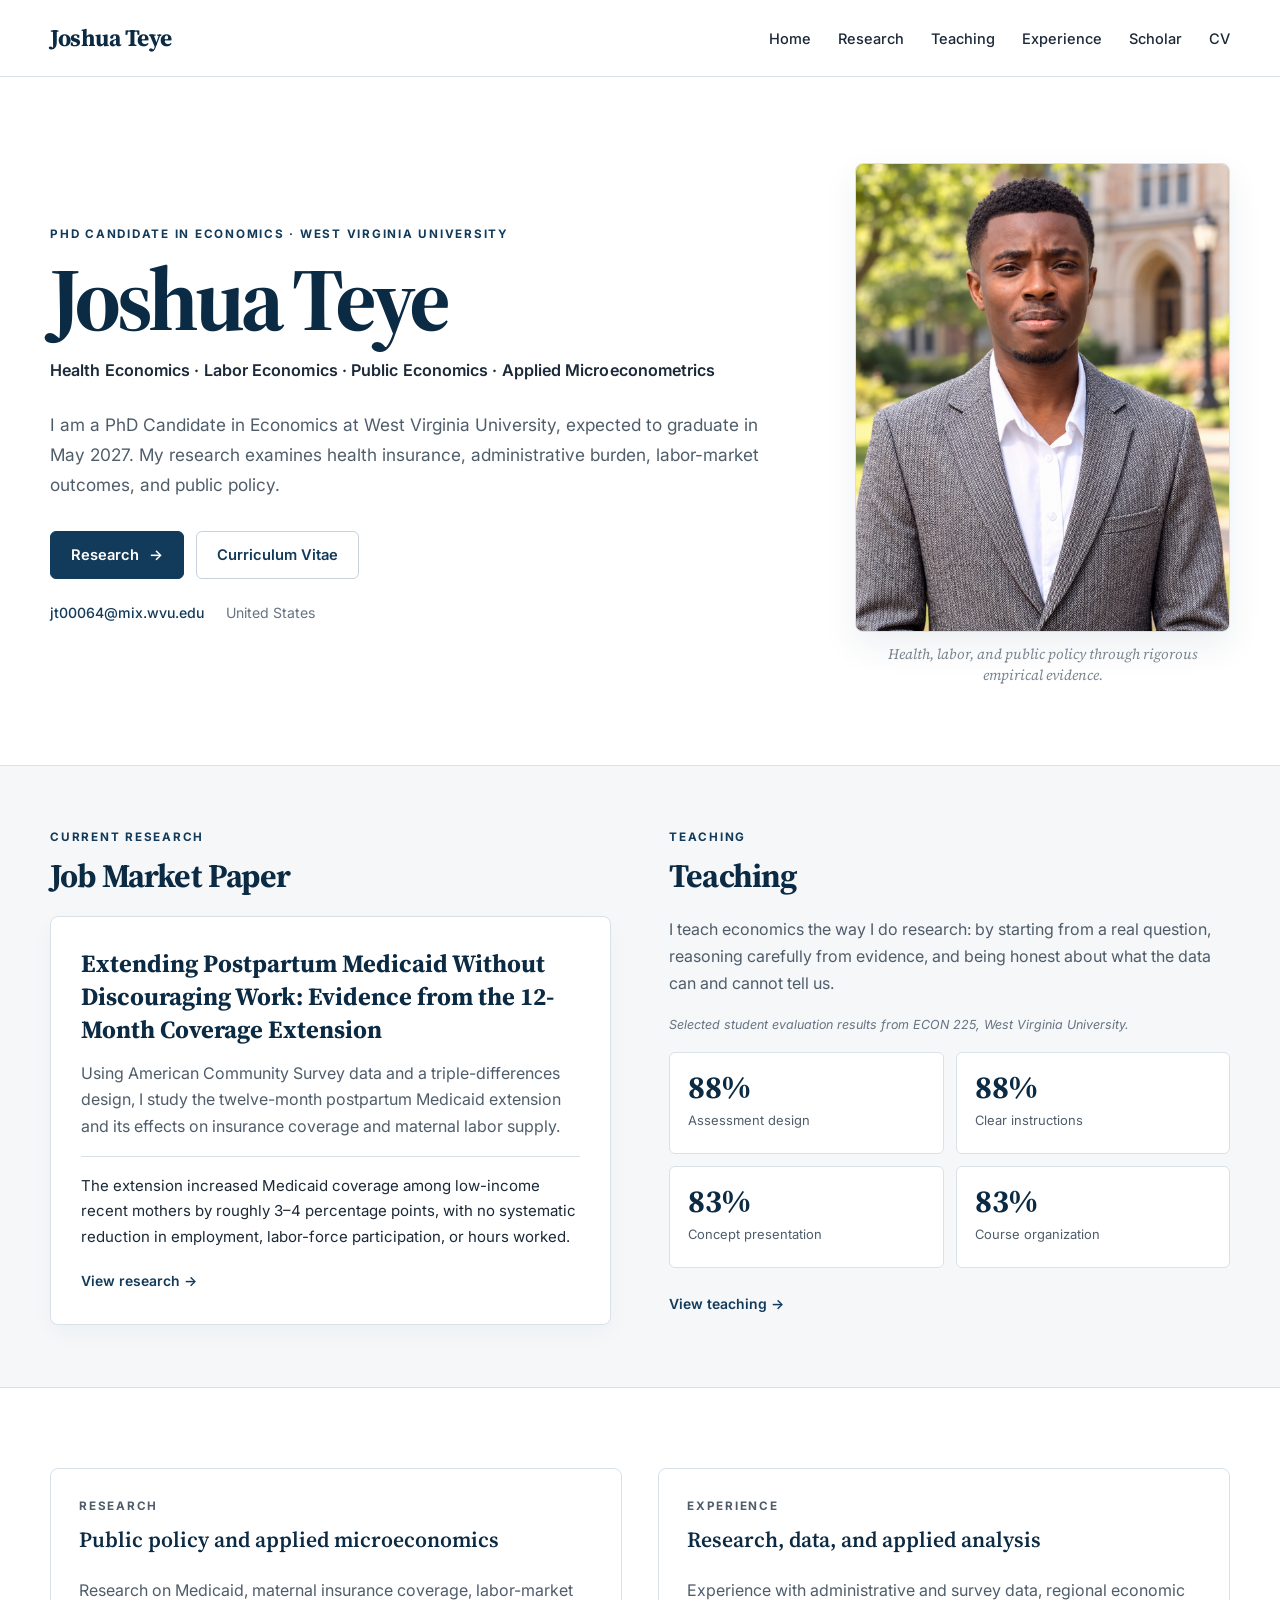
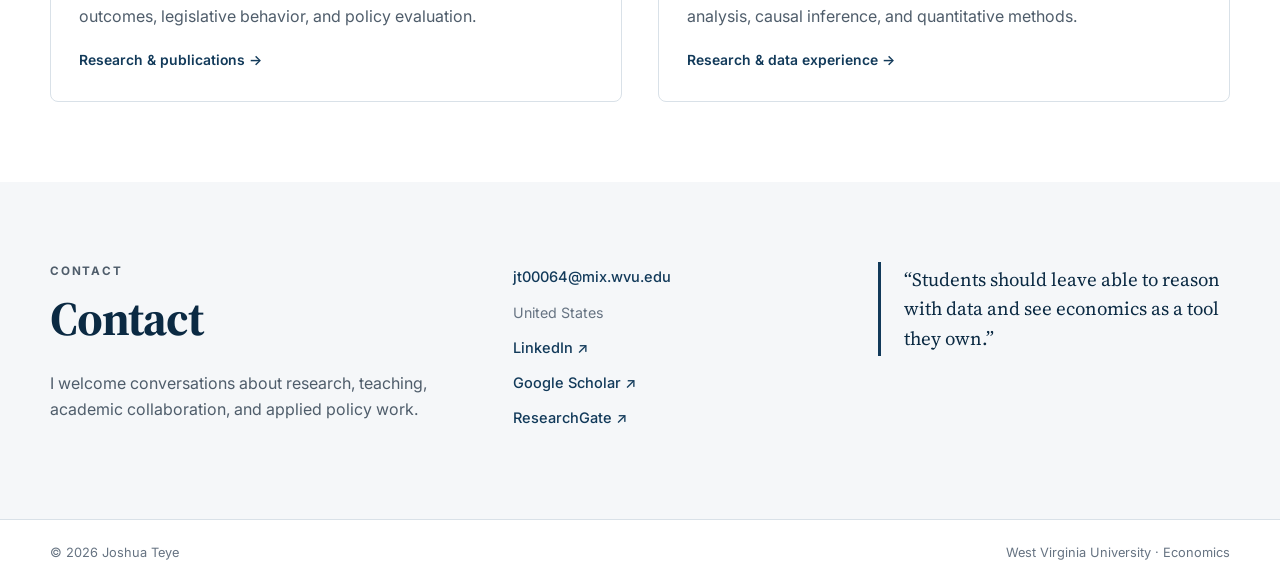
==== commit cca25564: "Add files via upload" ====
--- a/index.html
+++ b/index.html
@@ -1,655 +1,171 @@
 <!doctype html>
 <html lang="en">
-
 <head>
   <meta charset="utf-8">
   <meta name="viewport" content="width=device-width, initial-scale=1">
-
-  <meta
-    name="description"
-    content="Joshua Teye — PhD Candidate in Economics at West Virginia University. Research in health economics, labor economics, public economics, and applied microeconometrics."
-  >
-
+  <meta name="description" content="Joshua Teye — PhD Candidate in Economics at West Virginia University. Research in health economics, labor economics, public economics, and applied microeconometrics.">
   <title>Joshua Teye | Economist</title>
-
   <link rel="canonical" href="https://jteye8317.github.io/">
-
-  <meta
-    name="google-site-verification"
-    content="BmAEZ_e2Y_XpYz3XwTeQ1vOb4aZKEHvPE95MhcZ8lzc"
-  >
-
+  <meta name="google-site-verification" content="BmAEZ_e2Y_XpYz3XwTeQ1vOb4aZKEHvPE95MhcZ8lzc">
   <link rel="preconnect" href="https://fonts.googleapis.com">
   <link rel="preconnect" href="https://fonts.gstatic.com" crossorigin>
-
-  <link
-    href="https://fonts.googleapis.com/css2?family=Inter:wght@400;500;600;700&family=Source+Serif+4:opsz,wght@8..60,600;8..60,700&display=swap"
-    rel="stylesheet"
-  >
-
+  <link href="https://fonts.googleapis.com/css2?family=Inter:wght@400;500;600;700&family=Source+Serif+4:opsz,wght@8..60,600;8..60,700&display=swap" rel="stylesheet">
   <link rel="stylesheet" href="style.css">
 </head>
+<body>
+<header class="topbar">
+  <div class="wrap nav">
+    <a class="brand" href="index.html">Joshua Teye</a>
+    <button class="menu-btn" aria-label="Open menu">☰</button>
+    <nav class="links" aria-label="Primary navigation">
+      <a href="index.html">Home</a>
+      <a href="research.html">Research</a>
+      <a href="teaching.html">Teaching</a>
+      <a href="experience.html">Experience</a>
+      <a href="https://scholar.google.com/citations?user=lvqh20IAAAAJ&amp;hl=en" target="_blank" rel="noopener">Scholar</a>
+      <a href="Joshua_Teye_CV.pdf" target="_blank" rel="noopener">CV</a>
+    </nav>
+  </div>
+</header>
 
-<body>
+<main>
+  <section class="hero">
+    <div class="wrap hero-grid">
+      <div class="hero-copy">
+        <p class="eyebrow">PhD Candidate in Economics · West Virginia University</p>
+        <h1>Joshua Teye</h1>
+        <p class="fields">Health Economics · Labor Economics · Public Economics · Applied Microeconometrics</p>
 
-  <!-- HEADER -->
-  <header class="topbar">
-    <div class="wrap nav">
+        <p class="intro">
+          I am a PhD Candidate in Economics at West Virginia University, expected to graduate in May 2027.
+          My research examines health insurance, administrative burden, labor-market outcomes, and public policy.
+        </p>
 
-      <a class="brand" href="#home">Joshua Teye</a>
-
-      <button class="menu-btn" aria-label="Open menu">☰</button>
-
-      <nav class="links">
-        <a href="#research">Research</a>
-        <a href="#teaching">Teaching</a>
-        <a href="#experience">Experience</a>
-        <a href="#contact">Contact</a>
-
-        <a
-          href="https://scholar.google.com/citations?user=lvqh20IAAAAJ&amp;hl=en"
-          target="_blank"
-          rel="noopener"
-        >
-          Scholar
-        </a>
-
-        <a
-          href="Joshua_Teye_CV.pdf"
-          target="_blank"
-          rel="noopener"
-        >
-          CV
-        </a>
-      </nav>
-
-    </div>
-  </header>
-
-
-  <main>
-
-    <!-- HERO -->
-    <section id="home" class="hero">
-      <div class="wrap hero-grid">
-
-        <div class="hero-copy">
-
-          <p class="eyebrow">
-            PhD Candidate in Economics · West Virginia University
-          </p>
-
-          <h1>Joshua Teye</h1>
-
-          <p class="fields">
-            Health Economics · Labor Economics · Public Economics · Applied Microeconometrics
-          </p>
-
-          <p class="intro">
-            I am a PhD Candidate in Economics at West Virginia University,
-            expected to graduate in May 2027. My research examines health insurance,
-            administrative burden, labor-market outcomes, and public policy.
-          </p>
-
-          <div class="actions">
-
-            <a class="btn primary" href="#research">
-              Research <span>→</span>
-            </a>
-
-            <a
-              class="btn outline"
-              href="Joshua_Teye_CV.pdf"
-              target="_blank"
-              rel="noopener"
-            >
-              Curriculum Vitae
-            </a>
-
-          </div>
-
-          <div class="contact-mini">
-
-            <a href="mailto:jt00064@mix.wvu.edu">
-              jt00064@mix.wvu.edu
-            </a>
-
-            <span>Youngstown, Ohio</span>
-
-          </div>
-
+        <div class="actions">
+          <a class="btn primary" href="research.html">Research <span>→</span></a>
+          <a class="btn outline" href="Joshua_Teye_CV.pdf" target="_blank" rel="noopener">Curriculum Vitae</a>
         </div>
 
+        <div class="contact-mini">
+          <a href="mailto:jt00064@mix.wvu.edu">jt00064@mix.wvu.edu</a>
+          <span>United States</span>
+        </div>
+      </div>
 
-        <figure class="portrait-card">
+      <figure class="portrait-card">
+        <img src="Joshua_Teye_Headshot.png" alt="Joshua Teye">
+        <figcaption>Health, labor, and public policy through rigorous empirical evidence.</figcaption>
+      </figure>
+    </div>
+  </section>
 
-          <img
-            src="Joshua_Teye_Headshot.png"
-            alt="Joshua Teye"
-          >
+  <section class="feature-band">
+    <div class="wrap two-col">
+      <section class="panel-block">
+        <div class="section-heading">
+          <div>
+            <p class="eyebrow">Current Research</p>
+            <h2>Job Market Paper</h2>
+          </div>
+        </div>
 
-          <figcaption>
-            Health, labor, and public policy through rigorous empirical evidence.
-          </figcaption>
+        <article class="feature-card">
+          <h3>Extending Postpartum Medicaid Without Discouraging Work: Evidence from the 12-Month Coverage Extension</h3>
+          <p>
+            Using American Community Survey data and a triple-differences design, I study the
+            twelve-month postpartum Medicaid extension and its effects on insurance coverage and maternal labor supply.
+          </p>
+          <p class="finding">
+            The extension increased Medicaid coverage among low-income recent mothers by roughly 3–4 percentage points,
+            with no systematic reduction in employment, labor-force participation, or hours worked.
+          </p>
+          <a class="small-link" href="research.html">View research →</a>
+        </article>
+      </section>
 
-        </figure>
+      <section class="panel-block">
+        <div class="section-heading">
+          <div>
+            <p class="eyebrow">Teaching</p>
+            <h2>Teaching</h2>
+          </div>
+        </div>
 
-      </div>
-    </section>
-
-
-    <!-- FEATURE BAND -->
-    <section class="feature-band">
-      <div class="wrap two-col">
-
-        <!-- CURRENT RESEARCH -->
-        <section id="research" class="panel-block">
-
-          <div class="section-heading">
-
-            <div>
-              <p class="eyebrow">Current Research</p>
-              <h2>Research</h2>
-            </div>
-
-            <a class="small-link" href="#papers">
-              View all research →
-            </a>
-
-          </div>
-
-
-          <article class="feature-card">
-
-            <p class="card-label">
-              Job Market Paper
-            </p>
-
-            <h3>
-              Extending Postpartum Medicaid Without Discouraging Work:
-              Evidence from the 12-Month Coverage Extension
-            </h3>
-
-            <p>
-              Using American Community Survey data and a triple-differences design,
-              I study the twelve-month postpartum Medicaid extension and its effects
-              on insurance coverage and maternal labor supply.
-            </p>
-
-            <p class="finding">
-              The extension increased Medicaid coverage among low-income recent mothers
-              by roughly 3–4 percentage points, with no systematic reduction in employment,
-              labor-force participation, or hours worked.
-            </p>
-
-          </article>
-
-        </section>
-
-
-        <!-- TEACHING -->
-        <section id="teaching" class="panel-block">
-
-          <div class="section-heading">
-
-            <div>
-              <p class="eyebrow">Teaching</p>
-              <h2>Teaching Philosophy</h2>
-            </div>
-
-          </div>
-
-          <p class="teaching-intro">
-            I teach economics the way I do research: by starting from a real question,
-            reasoning carefully from evidence, and being honest about what the data
-            can and cannot tell us.
-          </p>
-
-          <p class="evaluation-note">
-            Selected student evaluation results from ECON 225,
-            West Virginia University.
-          </p>
-
-          <div class="stats">
-
-            <div>
-              <strong>88%</strong>
-              <span>Assessment design</span>
-            </div>
-
-            <div>
-              <strong>88%</strong>
-              <span>Clear instructions</span>
-            </div>
-
-            <div>
-              <strong>83%</strong>
-              <span>Concept presentation</span>
-            </div>
-
-            <div>
-              <strong>83%</strong>
-              <span>Course organization</span>
-            </div>
-
-          </div>
-
-          <a
-            class="small-link"
-            href="Joshua_Teye_Teaching_Philosophy.pdf"
-            target="_blank"
-            rel="noopener"
-          >
-            Read full Teaching Philosophy →
-          </a>
-
-        </section>
-
-      </div>
-    </section>
-
-
-    <!-- RESEARCH AND PUBLICATIONS -->
-    <section id="papers" class="section">
-
-      <div class="wrap">
-
-        <p class="eyebrow">
-          Selected Work
+        <p class="teaching-intro">
+          I teach economics the way I do research: by starting from a real question, reasoning carefully from evidence,
+          and being honest about what the data can and cannot tell us.
         </p>
 
-        <h2>
-          Research &amp; Publications
-        </h2>
+        <p class="evaluation-note">Selected student evaluation results from ECON 225, West Virginia University.</p>
 
-
-        <div class="paper-list">
-
-          <!-- JOB MARKET PAPER -->
-          <article class="paper">
-
-            <div class="meta">
-              Job Market Paper · 2026
-            </div>
-
-            <div>
-
-              <h3>
-                Extending Postpartum Medicaid Without Discouraging Work:
-                Evidence from the 12-Month Coverage Extension
-              </h3>
-
-              <p>
-                Joshua Teye
-              </p>
-
-              <p>
-                Examines the effects of the twelve-month postpartum Medicaid extension
-                on insurance coverage and maternal labor supply using American Community
-                Survey data and a triple-differences design.
-              </p>
-
-            </div>
-
-          </article>
-
-
-          <!-- WORKING PAPER -->
-          <article class="paper">
-
-            <div class="meta">
-              Working Paper · 2026
-            </div>
-
-            <div>
-
-              <h3>
-                Postpartum Medicaid Expansion, Coverage Unwinding,
-                and Maternal Insurance Coverage
-              </h3>
-
-              <p>
-                Grossman, D., Hill, E., Patil, A., Sventek, G., and Teye, J.
-              </p>
-
-              <p>
-                Ongoing dissertation research examining postpartum Medicaid expansion,
-                the Medicaid unwinding, and maternal insurance coverage using CMS
-                administrative records and the American Community Survey.
-              </p>
-
-            </div>
-
-          </article>
-
-
-          <!-- PUBLISHED ARTICLE -->
-          <article class="paper">
-
-            <div class="meta">
-              Published · 2025
-            </div>
-
-            <div>
-
-              <h3>
-                The Political Economy of Veto Overrides:
-                Evidence from the Justice Against Sponsors of Terrorism Act (JASTA)
-              </h3>
-
-              <p>
-                Teye, J., and Kemboi, D.
-              </p>
-
-              <p>
-                <em>Peace Economics, Peace Science and Public Policy</em>,
-                31(3), 305–321.
-              </p>
-
-              <a
-                href="https://doi.org/10.1515/peps-2024-0058"
-                target="_blank"
-                rel="noopener"
-              >
-                Article ↗
-              </a>
-
-            </div>
-
-          </article>
-
-
-          <!-- POLICY REPORT -->
-          <article class="paper">
-
-            <div class="meta">
-              Policy Report · 2021
-            </div>
-
-            <div>
-
-              <h3>
-                Economic Impacts of Mahoning County Land Bank
-              </h3>
-
-              <p>
-                Teye, J.
-              </p>
-
-              <p>
-                Prepared for the Mahoning County Land Reutilization Corporation
-                at Youngstown State University.
-              </p>
-
-              <a
-                href="https://mahoninglandbank.com/wp-content/uploads/2021/06/Mahoning-County-Land-Bank-Economic-Impact-Report.pdf"
-                target="_blank"
-                rel="noopener"
-              >
-                Report ↗
-              </a>
-
-            </div>
-
-          </article>
-
+        <div class="stats">
+          <div><strong>88%</strong><span>Assessment design</span></div>
+          <div><strong>88%</strong><span>Clear instructions</span></div>
+          <div><strong>83%</strong><span>Concept presentation</span></div>
+          <div><strong>83%</strong><span>Course organization</span></div>
         </div>
 
+        <a class="small-link" href="teaching.html">View teaching →</a>
+      </section>
+    </div>
+  </section>
 
-        <!-- DISSERTATION -->
-        <div class="dissertation">
+  <section class="section">
+    <div class="wrap home-cards">
+      <article class="home-card">
+        <p class="eyebrow">Research</p>
+        <h3>Public policy and applied microeconomics</h3>
+        <p>Research on Medicaid, maternal insurance coverage, labor-market outcomes, legislative behavior, and policy evaluation.</p>
+        <a class="small-link" href="research.html">Research &amp; publications →</a>
+      </article>
 
-          <strong>
-            Dissertation:
-          </strong>
+      <article class="home-card">
+        <p class="eyebrow">Experience</p>
+        <h3>Research, data, and applied analysis</h3>
+        <p>Experience with administrative and survey data, regional economic analysis, causal inference, and quantitative methods.</p>
+        <a class="small-link" href="experience.html">Research &amp; data experience →</a>
+      </article>
+    </div>
+  </section>
 
-          Three Essays on Public Policy:
-          Health Insurance, Administrative Burden, and Legislative Behavior
+  <section class="section contact-section">
+    <div class="wrap contact-grid">
+      <div>
+        <p class="eyebrow">Contact</p>
+        <h2>Contact</h2>
+        <p>I welcome conversations about research, teaching, academic collaboration, and applied policy work.</p>
+      </div>
 
-          <span>
-            Chair: Professor Daniel Grossman
-          </span>
+      <div class="contact-links">
+        <a href="mailto:jt00064@mix.wvu.edu">jt00064@mix.wvu.edu</a>
+        <span>United States</span>
+        <a href="https://www.linkedin.com/in/joshua-teye" target="_blank" rel="noopener">LinkedIn ↗</a>
+        <a href="https://scholar.google.com/citations?user=lvqh20IAAAAJ&amp;hl=en" target="_blank" rel="noopener">Google Scholar ↗</a>
+        <a href="https://www.researchgate.net/profile/Joshua-Teye-2" target="_blank" rel="noopener">ResearchGate ↗</a>
+      </div>
 
-        </div>
+      <blockquote>“Students should leave able to reason with data and see economics as a tool they own.”</blockquote>
+    </div>
+  </section>
+</main>
+<footer class="footer">
+  <div class="wrap footer-row">
+    <span>© <span id="year"></span> Joshua Teye</span>
+    <span>West Virginia University · Economics</span>
+  </div>
+</footer>
 
-      </div>
-    </section>
+<script>
+  document.getElementById("year").textContent = new Date().getFullYear();
 
+  const btn = document.querySelector(".menu-btn");
+  const links = document.querySelector(".links");
 
-    <!-- EXPERIENCE -->
-    <section id="experience" class="section alt">
+  btn.addEventListener("click", () => links.classList.toggle("open"));
 
-      <div class="wrap">
-
-        <p class="eyebrow">
-          Experience
-        </p>
-
-        <h2>
-          Research &amp; Data Experience
-        </h2>
-
-
-        <div class="experience-grid">
-
-          <article>
-
-            <h3>
-              Eastgate Regional Council of Governments
-            </h3>
-
-            <p class="role">
-              Data Analytics Intern · Oct 2019 – Aug 2022
-            </p>
-
-            <p>
-              Built and maintained an EDA project database, assembled and cleaned
-              regional economic and demographic data, and produced visualizations
-              and summary analyses for planners, local officials, and non-technical
-              stakeholders.
-            </p>
-
-          </article>
-
-
-          <article>
-
-            <h3>
-              Western Reserve Transit Authority
-            </h3>
-
-            <p class="role">
-              Data Analytics Project · Aug 2022 – Dec 2022
-            </p>
-
-            <p>
-              Used Python and R to analyze mobile-location data, conducted cluster
-              analysis, and built an interactive Tableau dashboard for an
-              autonomous-vehicle route study.
-            </p>
-
-          </article>
-
-        </div>
-
-
-        <!-- METHODS -->
-        <div class="methods">
-
-          <div>
-
-            <h3>
-              Methods
-            </h3>
-
-            <p>
-              Difference-in-differences, triple differences, event studies,
-              randomization inference, multiple-testing corrections,
-              and regression analysis.
-            </p>
-
-          </div>
-
-
-          <div>
-
-            <h3>
-              Software
-            </h3>
-
-            <p>
-              R, Stata, Python, SQL, SAS, SPSS, IMPLAN, Tableau,
-              Excel, and LaTeX.
-            </p>
-
-          </div>
-
-
-          <div>
-
-            <h3>
-              Data
-            </h3>
-
-            <p>
-              CMS Medicaid claims, American Community Survey,
-              relational databases, predictive modeling,
-              and large administrative and survey datasets.
-            </p>
-
-          </div>
-
-        </div>
-
-      </div>
-    </section>
-
-
-    <!-- CONTACT -->
-    <section id="contact" class="section contact-section">
-
-      <div class="wrap contact-grid">
-
-        <div>
-
-          <p class="eyebrow">
-            Contact
-          </p>
-
-          <h2>
-            Contact
-          </h2>
-
-          <p>
-            I welcome conversations about research, teaching,
-            academic collaboration, and applied policy work.
-          </p>
-
-        </div>
-
-
-        <div class="contact-links">
-
-          <a href="mailto:jt00064@mix.wvu.edu">
-            jt00064@mix.wvu.edu
-          </a>
-
-          <span>
-            United States
-          </span>
-
-          <a
-            href="https://www.linkedin.com/in/joshua-teye"
-            target="_blank"
-            rel="noopener"
-          >
-            LinkedIn ↗
-          </a>
-
-          <a
-            href="https://scholar.google.com/citations?user=lvqh20IAAAAJ&amp;hl=en"
-            target="_blank"
-            rel="noopener"
-          >
-            Google Scholar ↗
-          </a>
-
-          <a
-            href="https://www.researchgate.net/profile/Joshua-Teye-2"
-            target="_blank"
-            rel="noopener"
-          >
-            ResearchGate ↗
-          </a>
-
-          <a
-            href="Joshua_Teye_CV.pdf"
-            target="_blank"
-            rel="noopener"
-          >
-            Curriculum Vitae ↗
-          </a>
-
-          <a
-            href="Joshua_Teye_Teaching_Philosophy.pdf"
-            target="_blank"
-            rel="noopener"
-          >
-            Teaching Philosophy ↗
-          </a>
-
-        </div>
-
-
-        <blockquote>
-          “Students should leave able to reason with data
-          and see economics as a tool they own.”
-        </blockquote>
-
-      </div>
-    </section>
-
-  </main>
-
-
-  <!-- FOOTER -->
-  <footer class="footer">
-
-    <div class="wrap footer-row">
-
-      <span>
-        © <span id="year"></span> Joshua Teye
-      </span>
-
-      <span>
-        West Virginia University · Economics
-      </span>
-
-    </div>
-
-  </footer>
-
-
-  <!-- SCRIPT -->
-  <script>
-
-    document.getElementById("year").textContent =
-      new Date().getFullYear();
-
-    const btn = document.querySelector(".menu-btn");
-    const links = document.querySelector(".links");
-
-    btn.addEventListener("click", () => {
-      links.classList.toggle("open");
-    });
-
-    document.querySelectorAll(".links a").forEach(a => {
-      a.addEventListener("click", () => {
-        links.classList.remove("open");
-      });
-    });
-
-  </script>
-
+  document.querySelectorAll(".links a").forEach(a => {
+    a.addEventListener("click", () => links.classList.remove("open"));
+  });
+</script>
 </body>
 </html>
--- a/style.css
+++ b/style.css
@@ -1,413 +1,592 @@
 :root{
-  --navy:#0f2f50;
-  --ink:#18263a;
-  --muted:#667386;
-  --line:#dce3ea;
-  --soft:#f3f6f8;
+  --navy:#123a5a;
+  --navy-dark:#0b2a43;
+  --ink:#1c2938;
+  --muted:#667382;
+  --muted-dark:#4f5d6b;
+  --line:#d9e1e8;
+  --line-dark:#c8d2dc;
+  --soft:#f5f7f9;
+  --soft-alt:#fafbfc;
   --paper:#ffffff;
   --max:1180px;
+  --radius:8px;
+  --shadow:0 14px 34px rgba(15,47,80,.08);
 }
 
 *{box-sizing:border-box}
-html{scroll-behavior:smooth}
+html{scroll-behavior:smooth;scroll-padding-top:92px}
 
 body{
   margin:0;
   color:var(--ink);
   background:var(--paper);
   font-family:"Inter",system-ui,-apple-system,BlinkMacSystemFont,"Segoe UI",sans-serif;
-  line-height:1.65;
-}
-
-a{color:var(--navy);text-decoration:none}
+  font-size:16px;
+  line-height:1.68;
+  -webkit-font-smoothing:antialiased;
+  text-rendering:optimizeLegibility;
+}
+
+::selection{background:#dce9f3;color:var(--navy-dark)}
+img{max-width:100%}
+
+a{
+  color:var(--navy);
+  text-decoration:none;
+  text-underline-offset:3px;
+}
+
 a:hover{text-decoration:underline}
 
+a:focus-visible,
+button:focus-visible{
+  outline:3px solid rgba(18,58,90,.25);
+  outline-offset:4px;
+}
+
 .wrap{
-  width:min(calc(100% - 44px),var(--max));
+  width:min(calc(100% - 48px),var(--max));
   margin:0 auto;
+}
+
+.narrow{max-width:860px}
+
+h1,h2,h3,p{margin-top:0}
+
+h1,h2{
+  font-family:"Source Serif 4",Georgia,serif;
+  color:var(--navy-dark);
+}
+
+h1{
+  margin-bottom:14px;
+  font-size:clamp(3.8rem,7vw,6.2rem);
+  line-height:.98;
+  letter-spacing:-.045em;
+  font-weight:700;
+}
+
+.page-title{
+  font-size:clamp(3rem,6vw,5rem);
+  margin-bottom:18px;
+}
+
+h2{
+  margin-bottom:24px;
+  font-size:clamp(2rem,4vw,3rem);
+  line-height:1.12;
+  letter-spacing:-.025em;
+  font-weight:700;
+}
+
+h3{
+  color:var(--navy-dark);
+  line-height:1.32;
+  font-weight:600;
+}
+
+.eyebrow{
+  margin:0 0 10px;
+  color:var(--navy);
+  font-size:.73rem;
+  font-weight:700;
+  letter-spacing:.15em;
+  text-transform:uppercase;
 }
 
 .topbar{
   position:sticky;
   top:0;
   z-index:50;
-  background:rgba(255,255,255,.96);
+  background:rgba(255,255,255,.97);
   border-bottom:1px solid var(--line);
-  backdrop-filter:blur(12px);
+  backdrop-filter:blur(14px);
+  -webkit-backdrop-filter:blur(14px);
 }
 
 .nav{
-  min-height:72px;
+  min-height:74px;
   display:flex;
   align-items:center;
   justify-content:space-between;
-  gap:28px;
+  gap:30px;
 }
 
 .brand{
-  font-family:"Source Serif 4",Georgia,serif;
-  font-size:1.45rem;
-  font-weight:700;
-  color:var(--navy);
-}
+  color:var(--navy-dark);
+  font-family:"Source Serif 4",Georgia,serif;
+  font-size:1.48rem;
+  font-weight:700;
+  letter-spacing:-.02em;
+}
+
+.brand:hover{text-decoration:none}
 
 .links{
   display:flex;
-  gap:28px;
   align-items:center;
+  gap:27px;
 }
 
 .links a{
+  position:relative;
+  padding:27px 0 25px;
   color:var(--ink);
-  font-size:.93rem;
+  font-size:.91rem;
   font-weight:500;
 }
+
+.links a::after{
+  content:"";
+  position:absolute;
+  left:0;
+  right:0;
+  bottom:19px;
+  height:1.5px;
+  background:var(--navy);
+  transform:scaleX(0);
+  transform-origin:left;
+  transition:transform .18s ease;
+}
+
+.links a:hover{
+  color:var(--navy);
+  text-decoration:none;
+}
+
+.links a:hover::after{transform:scaleX(1)}
 
 .menu-btn{
   display:none;
+  padding:8px;
   border:0;
+  color:var(--navy-dark);
   background:transparent;
-  font-size:1.35rem;
+  font-size:1.4rem;
+  cursor:pointer;
 }
 
 .hero{
-  padding:76px 0 70px;
+  padding:86px 0 78px;
 }
 
 .hero-grid{
   display:grid;
-  grid-template-columns:1.3fr .7fr;
-  gap:72px;
+  grid-template-columns:minmax(0,1.32fr) minmax(280px,.68fr);
+  gap:78px;
   align-items:center;
 }
 
-.eyebrow{
-  margin:0 0 10px;
-  color:var(--navy);
-  font-size:.74rem;
-  font-weight:700;
-  letter-spacing:.14em;
-  text-transform:uppercase;
-}
-
-h1,h2,h3{
-  margin-top:0;
-}
-
-h1,h2{
-  font-family:"Source Serif 4",Georgia,serif;
-  color:var(--navy);
-}
-
-h1{
-  margin-bottom:10px;
-  font-size:clamp(3.7rem,7vw,6rem);
-  line-height:1;
-  letter-spacing:-.045em;
-}
-
-h2{
-  margin-bottom:22px;
-  font-size:clamp(2rem,4vw,3rem);
-  line-height:1.13;
-}
-
-h3{
-  color:var(--navy);
-  line-height:1.3;
-}
+.hero-copy{max-width:790px}
 
 .fields{
-  margin:0 0 24px;
-  font-size:1rem;
+  margin:0 0 26px;
+  color:var(--ink);
+  font-size:1.01rem;
   font-weight:600;
-}
-
-.intro{
+  letter-spacing:.005em;
+}
+
+.intro,
+.page-intro{
   max-width:760px;
   margin:0;
-  color:var(--muted);
+  color:var(--muted-dark);
   font-size:1.08rem;
+  line-height:1.75;
+}
+
+.page-hero{
+  padding:78px 0 54px;
+  border-bottom:1px solid var(--line);
 }
 
 .actions{
   display:flex;
+  flex-wrap:wrap;
   gap:12px;
-  flex-wrap:wrap;
-  margin:28px 0 22px;
+  margin:30px 0 22px;
 }
 
 .btn{
   display:inline-flex;
   align-items:center;
+  justify-content:center;
   gap:10px;
-  padding:12px 20px;
+  min-height:46px;
+  padding:11px 20px;
   border-radius:6px;
+  font-size:.92rem;
   font-weight:600;
-}
-
-.btn:hover{text-decoration:none}
+  transition:background .18s ease,color .18s ease,border-color .18s ease,transform .18s ease;
+}
+
+.btn:hover{
+  text-decoration:none;
+  transform:translateY(-1px);
+}
 
 .primary{
+  border:1px solid var(--navy);
   background:var(--navy);
-  color:white;
-  border:1px solid var(--navy);
+  color:#fff;
+}
+
+.primary:hover{
+  border-color:var(--navy-dark);
+  background:var(--navy-dark);
 }
 
 .outline{
-  border:1px solid var(--navy);
+  border:1px solid var(--line-dark);
+  background:#fff;
   color:var(--navy);
-  background:white;
+}
+
+.outline:hover{
+  border-color:var(--navy);
+  background:var(--soft);
 }
 
 .contact-mini{
   display:flex;
   flex-wrap:wrap;
-  gap:20px;
+  gap:8px 22px;
   color:var(--muted);
-  font-size:.9rem;
-}
-
-.portrait-card{
-  margin:0;
-}
+  font-size:.88rem;
+}
+
+.contact-mini a{font-weight:500}
+
+.portrait-card{margin:0}
 
 .portrait-card img{
   display:block;
   width:100%;
   aspect-ratio:4/5;
   object-fit:cover;
-  border-radius:6px;
   border:1px solid var(--line);
+  border-radius:var(--radius);
+  box-shadow:var(--shadow);
 }
 
 .portrait-card figcaption{
-  margin-top:8px;
+  max-width:360px;
+  margin:12px auto 0;
+  color:#7a8591;
+  font-family:"Source Serif 4",Georgia,serif;
+  font-size:.9rem;
+  font-style:italic;
+  line-height:1.5;
   text-align:center;
-  color:#7b8490;
-  font-family:"Source Serif 4",Georgia,serif;
-  font-style:italic;
-  font-size:.9rem;
 }
 
 .feature-band{
+  padding:62px 0;
   background:var(--soft);
   border-top:1px solid var(--line);
   border-bottom:1px solid var(--line);
-  padding:56px 0;
 }
 
 .two-col{
   display:grid;
-  grid-template-columns:1fr 1fr;
-  gap:56px;
-}
-
-.panel-block{
-  min-width:0;
-}
+  grid-template-columns:minmax(0,1fr) minmax(0,1fr);
+  gap:58px;
+  align-items:start;
+}
+
+.panel-block{min-width:0}
 
 .section-heading{
   display:flex;
   align-items:flex-end;
   justify-content:space-between;
   gap:18px;
-  margin-bottom:20px;
+  margin-bottom:22px;
 }
 
 .section-heading h2{
   margin:0;
+  font-size:2.05rem;
+}
+
+.small-link{
+  display:inline-block;
+  color:var(--navy);
+  font-size:.87rem;
+  font-weight:600;
+  line-height:1.45;
+}
+
+.feature-card{
+  padding:30px;
+  background:#fff;
+  border:1px solid var(--line);
+  border-radius:var(--radius);
+  box-shadow:0 8px 22px rgba(15,47,80,.035);
+}
+
+.feature-card h3{
+  margin-bottom:14px;
+  font-family:"Source Serif 4",Georgia,serif;
+  font-size:1.55rem;
+  font-weight:700;
+}
+
+.feature-card p,
+.teaching-intro{color:var(--muted-dark)}
+
+.finding{
+  margin-bottom:18px;
+  padding-top:16px;
+  border-top:1px solid var(--line);
+  color:var(--ink)!important;
+  font-size:.94rem;
+}
+
+.teaching-intro{margin-bottom:18px}
+
+.evaluation-note{
+  margin:0 0 14px;
+  color:var(--muted);
+  font-size:.78rem;
+  line-height:1.55;
+  font-style:italic;
+}
+
+.stats{
+  display:grid;
+  grid-template-columns:1fr 1fr;
+  gap:12px;
+  margin:18px 0 22px;
+}
+
+.stats div{
+  min-height:102px;
+  padding:18px;
+  background:#fff;
+  border:1px solid var(--line);
+  border-radius:6px;
+}
+
+.stats strong{
+  display:block;
+  color:var(--navy-dark);
+  font-family:"Source Serif 4",Georgia,serif;
   font-size:2rem;
-}
-
-.small-link{
+  font-weight:700;
+  line-height:1;
+}
+
+.stats span{
+  display:block;
+  margin-top:8px;
+  color:var(--muted-dark);
+  font-size:.81rem;
+  line-height:1.4;
+}
+
+.section{padding:80px 0}
+
+.section.alt{
+  background:var(--soft-alt);
+  border-top:1px solid var(--line);
+  border-bottom:1px solid var(--line);
+}
+
+.home-cards{
+  display:grid;
+  grid-template-columns:1fr 1fr;
+  gap:36px;
+}
+
+.home-card{
+  padding:28px;
+  border:1px solid var(--line);
+  border-radius:var(--radius);
+  background:#fff;
+}
+
+.home-card h3{
+  font-family:"Source Serif 4",Georgia,serif;
+  font-size:1.35rem;
+}
+
+.home-card p{color:var(--muted-dark)}
+
+.paper-list{border-top:1px solid var(--line-dark)}
+
+.paper{
+  display:grid;
+  grid-template-columns:170px minmax(0,1fr);
+  gap:34px;
+  padding:30px 0;
+  border-bottom:1px solid var(--line);
+}
+
+.paper .meta{
+  padding-top:4px;
+  color:var(--muted);
+  font-size:.75rem;
+  font-weight:700;
+  letter-spacing:.035em;
+  text-transform:uppercase;
+}
+
+.paper h3{
+  max-width:840px;
+  margin-bottom:8px;
+  font-family:"Source Serif 4",Georgia,serif;
+  font-size:1.3rem;
+  font-weight:700;
+}
+
+.paper p{
+  max-width:850px;
+  margin:5px 0;
+  color:var(--muted-dark);
+  font-size:.94rem;
+}
+
+.paper a{
+  display:inline-block;
+  margin-top:8px;
   font-size:.88rem;
   font-weight:600;
 }
 
-.feature-card{
-  background:white;
-  border:1px solid var(--line);
-  border-radius:8px;
-  padding:28px;
-}
-
-.card-label{
-  margin:0 0 8px;
-  color:var(--muted);
-  font-size:.72rem;
-  letter-spacing:.13em;
-  text-transform:uppercase;
-  font-weight:700;
-}
-
-.feature-card h3{
-  font-family:"Source Serif 4",Georgia,serif;
-  font-size:1.55rem;
-  margin-bottom:12px;
-}
-
-.feature-card p,
-.teaching-intro{
-  color:var(--muted);
-}
-
-.finding{
-  margin-bottom:0;
-}
-
-.stats{
-  display:grid;
-  grid-template-columns:1fr 1fr;
-  gap:12px;
-  margin:20px 0;
-}
-
-.stats div{
-  background:white;
-  border:1px solid var(--line);
-  border-radius:6px;
-  padding:18px;
-}
-
-.stats strong{
-  display:block;
-  font-family:"Source Serif 4",Georgia,serif;
-  color:var(--navy);
-  font-size:2rem;
-  line-height:1;
-}
-
-.stats span{
-  display:block;
-  margin-top:6px;
-  color:var(--muted);
-  font-size:.84rem;
-}
-
-.section{
-  padding:72px 0;
-}
-
-.section.alt{
-  background:#fafbfc;
-  border-top:1px solid var(--line);
-  border-bottom:1px solid var(--line);
-}
-
-.paper-list{
-  border-top:1px solid var(--line);
-}
-
-.paper{
-  display:grid;
-  grid-template-columns:170px 1fr;
-  gap:30px;
-  padding:24px 0;
-  border-bottom:1px solid var(--line);
-}
-
-.paper .meta{
-  color:var(--muted);
-  font-size:.77rem;
-  font-weight:600;
-}
-
-.paper h3{
-  margin-bottom:8px;
-}
-
-.paper p{
-  margin:4px 0;
-  color:var(--muted);
-}
-
 .dissertation{
-  margin-top:30px;
-  padding-top:24px;
-  border-top:1px solid var(--line);
-  color:var(--muted);
-}
-
-.dissertation strong{
-  color:var(--ink);
-}
+  margin-top:34px;
+  padding:24px 28px;
+  background:var(--soft);
+  border-left:3px solid var(--navy);
+  color:var(--muted-dark);
+  line-height:1.65;
+}
+
+.dissertation strong{color:var(--ink)}
 
 .dissertation span{
   display:block;
   margin-top:5px;
-  font-size:.9rem;
+  color:var(--muted);
+  font-size:.88rem;
 }
 
 .experience-grid{
   display:grid;
   grid-template-columns:1fr 1fr;
-  gap:44px;
+  gap:48px;
 }
 
 .experience-grid article{
-  padding-top:18px;
+  padding-top:20px;
+  border-top:2px solid var(--navy);
+}
+
+.experience-grid h3{
+  margin-bottom:7px;
+  font-family:"Source Serif 4",Georgia,serif;
+  font-size:1.2rem;
+  font-weight:700;
+}
+
+.role{
+  margin-bottom:13px;
+  color:var(--navy);
+  font-size:.88rem;
+  font-weight:600;
+}
+
+.experience-grid p{color:var(--muted-dark)}
+
+.methods{
+  display:grid;
+  grid-template-columns:repeat(3,minmax(0,1fr));
+  gap:34px;
+  margin-top:48px;
+  padding-top:32px;
   border-top:1px solid var(--line);
 }
 
-.role{
-  color:var(--navy);
-  font-size:.9rem;
-  font-weight:600;
-}
-
-.experience-grid p{
-  color:var(--muted);
-}
-
-.methods{
-  display:grid;
-  grid-template-columns:repeat(3,1fr);
-  gap:28px;
-  margin-top:40px;
-  padding-top:30px;
-  border-top:1px solid var(--line);
+.page-methods{margin-top:56px}
+
+.methods h3{
+  margin-bottom:9px;
+  font-size:1rem;
+  font-weight:700;
 }
 
 .methods p{
-  color:var(--muted);
-}
-
-.contact-section{
+  margin:0;
+  color:var(--muted-dark);
+  font-size:.91rem;
+  line-height:1.65;
+}
+
+.teaching-page-grid{
+  display:grid;
+  grid-template-columns:1.1fr .9fr;
+  gap:56px;
+  align-items:start;
+}
+
+.teaching-summary{
+  padding:28px;
+  border:1px solid var(--line);
+  border-radius:var(--radius);
   background:var(--soft);
 }
 
+.contact-section{background:var(--soft)}
+
 .contact-grid{
   display:grid;
-  grid-template-columns:1fr .8fr .9fr;
-  gap:48px;
+  grid-template-columns:1.05fr .8fr .9fr;
+  gap:52px;
   align-items:start;
 }
 
 .contact-grid p{
-  color:var(--muted);
+  max-width:440px;
+  color:var(--muted-dark);
 }
 
 .contact-links{
   display:flex;
   flex-direction:column;
-  gap:10px;
+  align-items:flex-start;
+  gap:11px;
+  padding-top:3px;
+}
+
+.contact-links a{
+  font-size:.91rem;
+  font-weight:500;
+}
+
+.contact-links span{
+  color:var(--muted);
+  font-size:.89rem;
 }
 
 blockquote{
   margin:0;
-  padding-left:22px;
+  padding:3px 0 3px 23px;
   border-left:3px solid var(--navy);
-  font-family:"Source Serif 4",Georgia,serif;
-  font-size:1.15rem;
-  color:var(--navy);
+  color:var(--navy-dark);
+  font-family:"Source Serif 4",Georgia,serif;
+  font-size:1.18rem;
+  line-height:1.55;
 }
 
 .footer{
+  padding:22px 0;
   border-top:1px solid var(--line);
-  padding:20px 0;
+  background:#fff;
   color:var(--muted);
-  font-size:.82rem;
+  font-size:.8rem;
 }
 
 .footer-row{
@@ -422,54 +601,140 @@
   .links{
     display:none;
     position:absolute;
+    top:74px;
     left:0;
     right:0;
-    top:72px;
-    background:white;
-    padding:20px;
+    gap:0;
+    padding:12px 24px 20px;
+    background:#fff;
     border-bottom:1px solid var(--line);
+    box-shadow:0 12px 20px rgba(15,47,80,.06);
     flex-direction:column;
     align-items:flex-start;
   }
 
   .links.open{display:flex}
 
-  .hero-grid,
+  .links a{
+    width:100%;
+    padding:11px 0;
+  }
+
+  .links a::after{display:none}
+
+  .hero{padding:68px 0 62px}
+
+  .hero-grid{
+    grid-template-columns:1fr;
+    gap:46px;
+  }
+
+  .portrait-card{width:min(100%,380px)}
+
   .two-col,
-  .contact-grid{
+  .contact-grid,
+  .teaching-page-grid{
     grid-template-columns:1fr;
   }
 
-  .portrait-card{
-    max-width:360px;
-  }
+  .home-cards{
+    grid-template-columns:1fr;
+  }
+
+  .two-col{gap:48px}
+  .contact-grid{gap:32px}
 
   .experience-grid,
   .methods{
     grid-template-columns:1fr;
   }
+
+  .experience-grid{gap:36px}
+  .methods{gap:24px}
 }
 
 @media (max-width:620px){
   .wrap{
-    width:min(calc(100% - 28px),var(--max));
-  }
-
-  .hero,
-  .section{
-    padding:58px 0;
+    width:min(calc(100% - 30px),var(--max));
+  }
+
+  .nav{min-height:68px}
+  .links{top:68px}
+  .brand{font-size:1.34rem}
+
+  .hero{padding:54px 0 52px}
+
+  h1{font-size:clamp(3rem,15vw,4.4rem)}
+  h2{font-size:2rem}
+
+  .fields{
+    font-size:.94rem;
+    line-height:1.55;
+  }
+
+  .intro,
+  .page-intro{font-size:1rem}
+
+  .actions{
+    flex-direction:column;
+    align-items:stretch;
+  }
+
+  .btn{width:100%}
+  .portrait-card{width:min(100%,330px)}
+
+  .feature-band{padding:50px 0}
+  .section{padding:60px 0}
+  .page-hero{padding:56px 0 40px}
+
+  .section-heading{
+    align-items:flex-start;
+    flex-direction:column;
+    gap:8px;
+  }
+
+  .feature-card{padding:23px}
+
+  .stats{grid-template-columns:1fr 1fr}
+
+  .stats div{
+    min-height:96px;
+    padding:16px;
   }
 
   .paper{
     grid-template-columns:1fr;
     gap:8px;
-  }
-
-  .stats{
-    grid-template-columns:1fr;
-  }
+    padding:24px 0;
+  }
+
+  .paper .meta{padding-top:0}
+  .dissertation{padding:21px}
 
   .footer-row{
     flex-direction:column;
-  }
-}
+    gap:5px;
+  }
+}
+
+@media (max-width:420px){
+  .stats{grid-template-columns:1fr}
+
+  .contact-mini{
+    flex-direction:column;
+    gap:5px;
+  }
+
+  blockquote{font-size:1.08rem}
+}
+
+@media (prefers-reduced-motion:reduce){
+  html{scroll-behavior:auto}
+
+  *,
+  *::before,
+  *::after{
+    transition:none !important;
+    animation:none !important;
+  }
+}
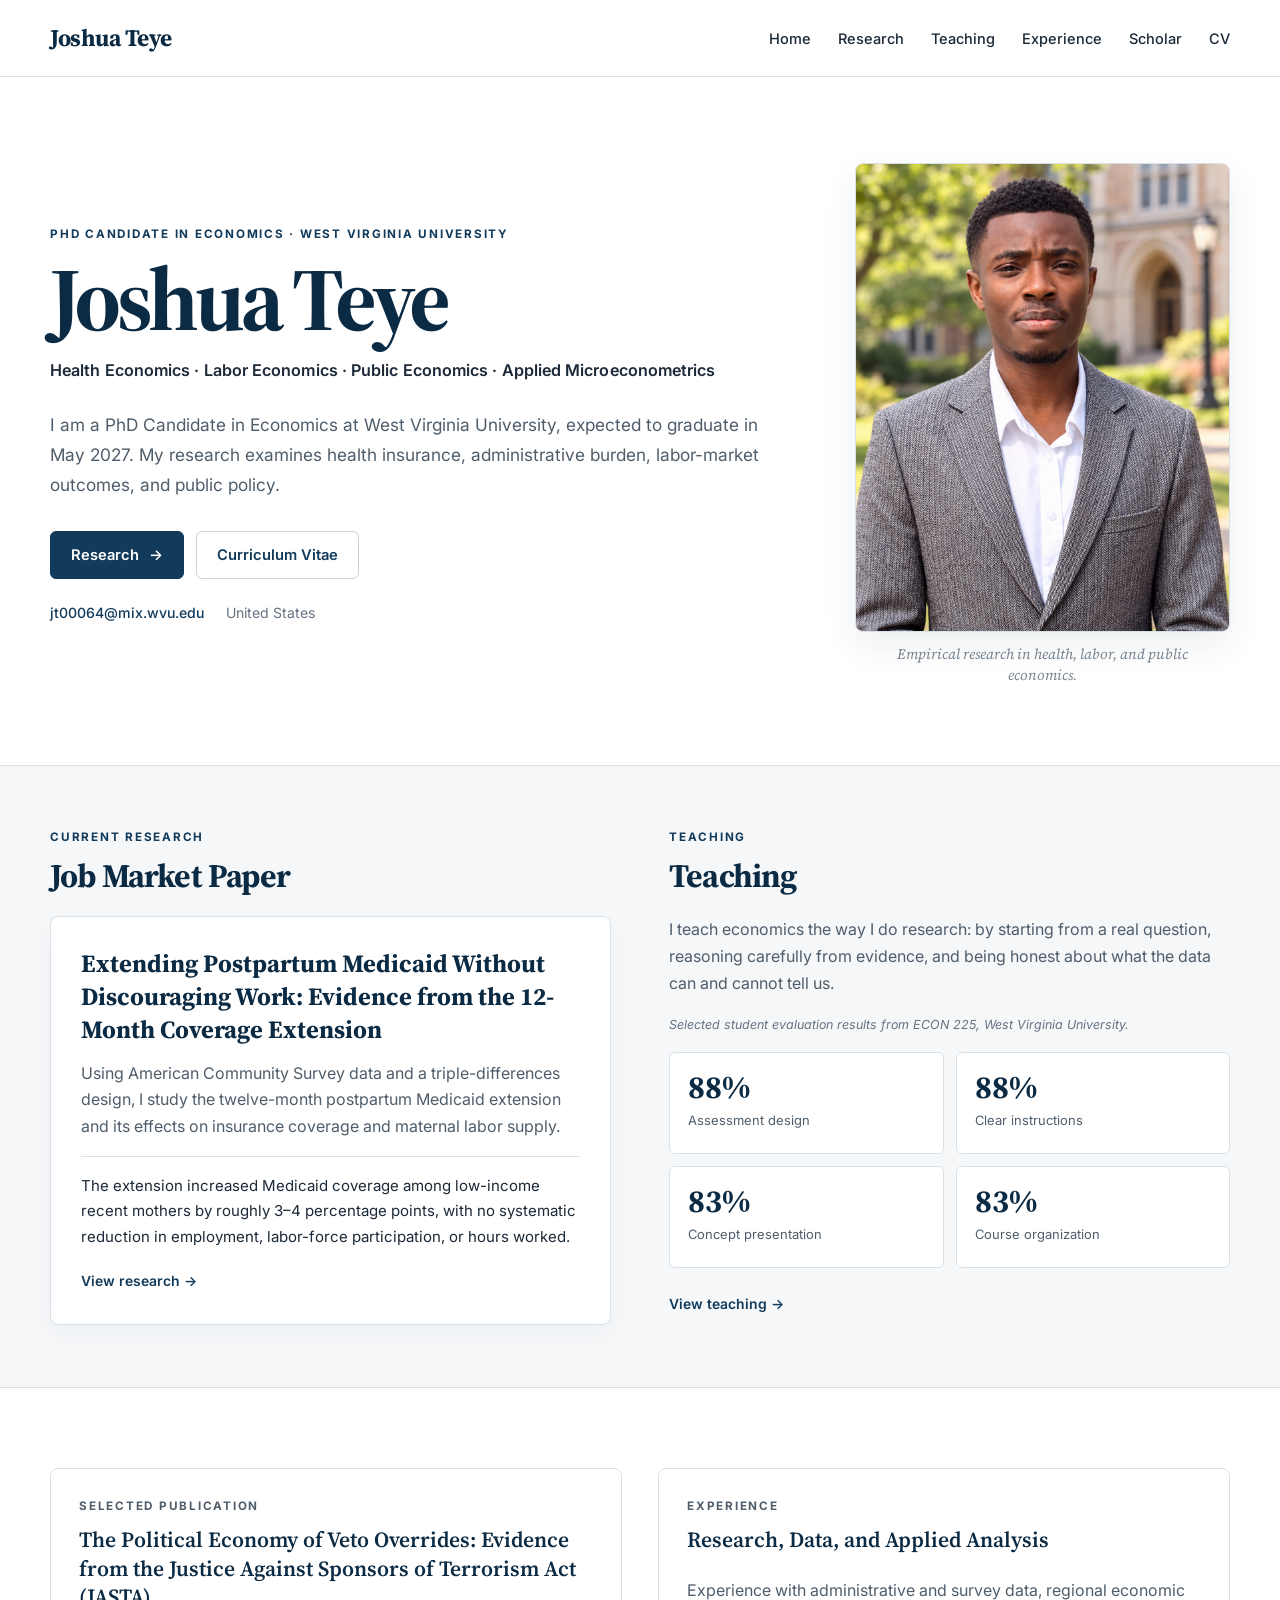
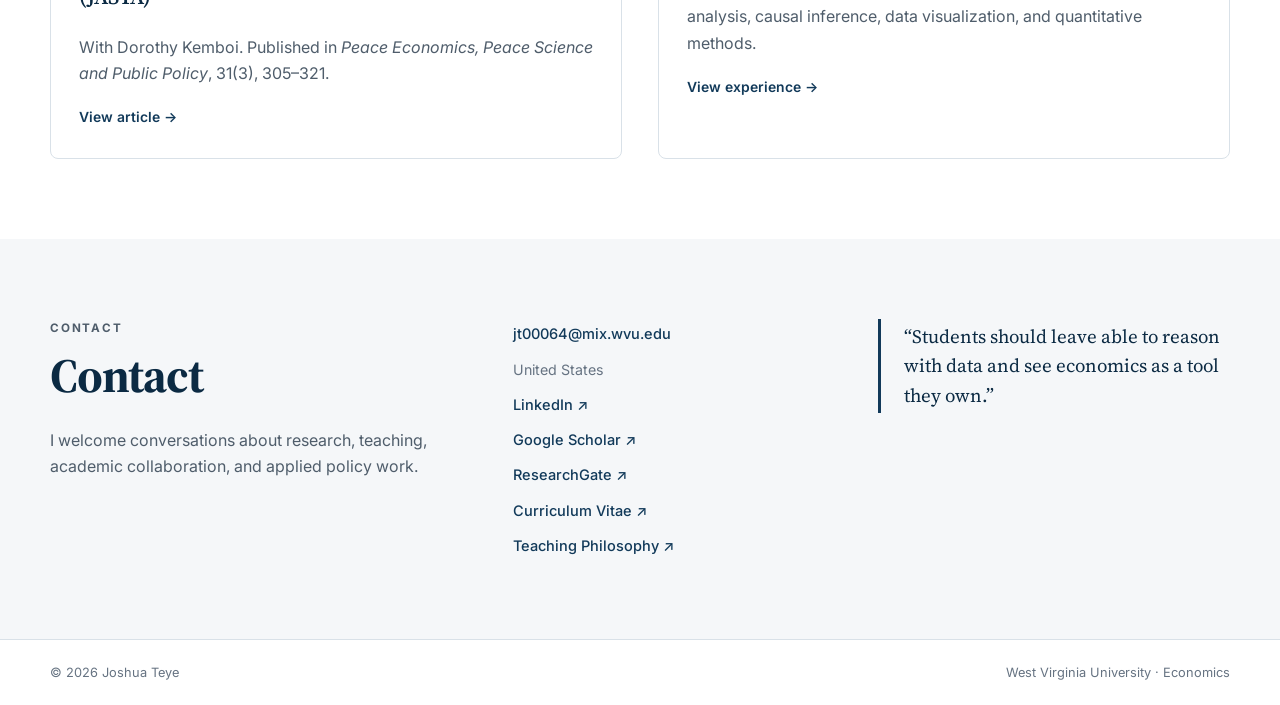
==== commit f3bdc71d: "Update index.html" ====
--- a/index.html
+++ b/index.html
@@ -1,171 +1,537 @@
 <!doctype html>
 <html lang="en">
+
 <head>
   <meta charset="utf-8">
   <meta name="viewport" content="width=device-width, initial-scale=1">
-  <meta name="description" content="Joshua Teye — PhD Candidate in Economics at West Virginia University. Research in health economics, labor economics, public economics, and applied microeconometrics.">
+
+  <meta
+    name="description"
+    content="Joshua Teye — PhD Candidate in Economics at West Virginia University. Research in health economics, labor economics, public economics, and applied microeconometrics."
+  >
+
   <title>Joshua Teye | Economist</title>
+
   <link rel="canonical" href="https://jteye8317.github.io/">
-  <meta name="google-site-verification" content="BmAEZ_e2Y_XpYz3XwTeQ1vOb4aZKEHvPE95MhcZ8lzc">
+
+  <meta
+    name="google-site-verification"
+    content="BmAEZ_e2Y_XpYz3XwTeQ1vOb4aZKEHvPE95MhcZ8lzc"
+  >
+
   <link rel="preconnect" href="https://fonts.googleapis.com">
-  <link rel="preconnect" href="https://fonts.gstatic.com" crossorigin>
-  <link href="https://fonts.googleapis.com/css2?family=Inter:wght@400;500;600;700&family=Source+Serif+4:opsz,wght@8..60,600;8..60,700&display=swap" rel="stylesheet">
+
+  <link
+    rel="preconnect"
+    href="https://fonts.gstatic.com"
+    crossorigin
+  >
+
+  <link
+    href="https://fonts.googleapis.com/css2?family=Inter:wght@400;500;600;700&family=Source+Serif+4:opsz,wght@8..60,600;8..60,700&display=swap"
+    rel="stylesheet"
+  >
+
   <link rel="stylesheet" href="style.css">
 </head>
+
 <body>
-<header class="topbar">
-  <div class="wrap nav">
-    <a class="brand" href="index.html">Joshua Teye</a>
-    <button class="menu-btn" aria-label="Open menu">☰</button>
-    <nav class="links" aria-label="Primary navigation">
-      <a href="index.html">Home</a>
-      <a href="research.html">Research</a>
-      <a href="teaching.html">Teaching</a>
-      <a href="experience.html">Experience</a>
-      <a href="https://scholar.google.com/citations?user=lvqh20IAAAAJ&amp;hl=en" target="_blank" rel="noopener">Scholar</a>
-      <a href="Joshua_Teye_CV.pdf" target="_blank" rel="noopener">CV</a>
-    </nav>
-  </div>
-</header>
-
-<main>
-  <section class="hero">
-    <div class="wrap hero-grid">
-      <div class="hero-copy">
-        <p class="eyebrow">PhD Candidate in Economics · West Virginia University</p>
-        <h1>Joshua Teye</h1>
-        <p class="fields">Health Economics · Labor Economics · Public Economics · Applied Microeconometrics</p>
-
-        <p class="intro">
-          I am a PhD Candidate in Economics at West Virginia University, expected to graduate in May 2027.
-          My research examines health insurance, administrative burden, labor-market outcomes, and public policy.
-        </p>
-
-        <div class="actions">
-          <a class="btn primary" href="research.html">Research <span>→</span></a>
-          <a class="btn outline" href="Joshua_Teye_CV.pdf" target="_blank" rel="noopener">Curriculum Vitae</a>
+
+  <!-- HEADER -->
+  <header class="topbar">
+
+    <div class="wrap nav">
+
+      <a class="brand" href="index.html">
+        Joshua Teye
+      </a>
+
+      <button class="menu-btn" aria-label="Open menu">
+        ☰
+      </button>
+
+      <nav class="links" aria-label="Primary navigation">
+
+        <a href="index.html">
+          Home
+        </a>
+
+        <a href="research.html">
+          Research
+        </a>
+
+        <a href="teaching.html">
+          Teaching
+        </a>
+
+        <a href="experience.html">
+          Experience
+        </a>
+
+        <a
+          href="https://scholar.google.com/citations?user=lvqh20IAAAAJ&amp;hl=en"
+          target="_blank"
+          rel="noopener"
+        >
+          Scholar
+        </a>
+
+        <a
+          href="Joshua_Teye_CV.pdf"
+          target="_blank"
+          rel="noopener"
+        >
+          CV
+        </a>
+
+      </nav>
+
+    </div>
+
+  </header>
+
+
+  <main>
+
+    <!-- HERO -->
+    <section class="hero">
+
+      <div class="wrap hero-grid">
+
+        <div class="hero-copy">
+
+          <p class="eyebrow">
+            PhD Candidate in Economics · West Virginia University
+          </p>
+
+          <h1>
+            Joshua Teye
+          </h1>
+
+          <p class="fields">
+            Health Economics · Labor Economics · Public Economics · Applied Microeconometrics
+          </p>
+
+          <p class="intro">
+            I am a PhD Candidate in Economics at West Virginia University,
+            expected to graduate in May 2027. My research examines health insurance,
+            administrative burden, labor-market outcomes, and public policy.
+          </p>
+
+          <div class="actions">
+
+            <a
+              class="btn primary"
+              href="research.html"
+            >
+              Research <span>→</span>
+            </a>
+
+            <a
+              class="btn outline"
+              href="Joshua_Teye_CV.pdf"
+              target="_blank"
+              rel="noopener"
+            >
+              Curriculum Vitae
+            </a>
+
+          </div>
+
+          <div class="contact-mini">
+
+            <a href="mailto:jt00064@mix.wvu.edu">
+              jt00064@mix.wvu.edu
+            </a>
+
+            <span>
+              United States
+            </span>
+
+          </div>
+
         </div>
 
-        <div class="contact-mini">
-          <a href="mailto:jt00064@mix.wvu.edu">jt00064@mix.wvu.edu</a>
-          <span>United States</span>
+
+        <figure class="portrait-card">
+
+          <img
+            src="Joshua_Teye_Headshot.png"
+            alt="Joshua Teye"
+          >
+
+          <figcaption>
+            Empirical research in health, labor, and public economics.
+          </figcaption>
+
+        </figure>
+
+      </div>
+
+    </section>
+
+
+    <!-- FEATURE BAND -->
+    <section class="feature-band">
+
+      <div class="wrap two-col">
+
+
+        <!-- JOB MARKET PAPER -->
+        <section class="panel-block">
+
+          <div class="section-heading">
+
+            <div>
+
+              <p class="eyebrow">
+                Current Research
+              </p>
+
+              <h2>
+                Job Market Paper
+              </h2>
+
+            </div>
+
+          </div>
+
+
+          <article class="feature-card">
+
+            <h3>
+              Extending Postpartum Medicaid Without Discouraging Work:
+              Evidence from the 12-Month Coverage Extension
+            </h3>
+
+            <p>
+              Using American Community Survey data and a triple-differences design,
+              I study the twelve-month postpartum Medicaid extension and its effects
+              on insurance coverage and maternal labor supply.
+            </p>
+
+            <p class="finding">
+              The extension increased Medicaid coverage among low-income recent mothers
+              by roughly 3–4 percentage points, with no systematic reduction in employment,
+              labor-force participation, or hours worked.
+            </p>
+
+            <a
+              class="small-link"
+              href="research.html"
+            >
+              View research →
+            </a>
+
+          </article>
+
+        </section>
+
+
+        <!-- TEACHING -->
+        <section class="panel-block">
+
+          <div class="section-heading">
+
+            <div>
+
+              <p class="eyebrow">
+                Teaching
+              </p>
+
+              <h2>
+                Teaching
+              </h2>
+
+            </div>
+
+          </div>
+
+
+          <p class="teaching-intro">
+            I teach economics the way I do research: by starting from a real question,
+            reasoning carefully from evidence, and being honest about what the data
+            can and cannot tell us.
+          </p>
+
+          <p class="evaluation-note">
+            Selected student evaluation results from ECON 225,
+            West Virginia University.
+          </p>
+
+
+          <div class="stats">
+
+            <div>
+
+              <strong>
+                88%
+              </strong>
+
+              <span>
+                Assessment design
+              </span>
+
+            </div>
+
+
+            <div>
+
+              <strong>
+                88%
+              </strong>
+
+              <span>
+                Clear instructions
+              </span>
+
+            </div>
+
+
+            <div>
+
+              <strong>
+                83%
+              </strong>
+
+              <span>
+                Concept presentation
+              </span>
+
+            </div>
+
+
+            <div>
+
+              <strong>
+                83%
+              </strong>
+
+              <span>
+                Course organization
+              </span>
+
+            </div>
+
+          </div>
+
+
+          <a
+            class="small-link"
+            href="teaching.html"
+          >
+            View teaching →
+          </a>
+
+        </section>
+
+
+      </div>
+
+    </section>
+
+
+    <!-- SELECTED PUBLICATION AND EXPERIENCE -->
+    <section class="section">
+
+      <div class="wrap home-cards">
+
+
+        <!-- SELECTED PUBLICATION -->
+        <article class="home-card">
+
+          <p class="eyebrow">
+            Selected Publication
+          </p>
+
+          <h3>
+            The Political Economy of Veto Overrides:
+            Evidence from the Justice Against Sponsors of Terrorism Act (JASTA)
+          </h3>
+
+          <p>
+            With Dorothy Kemboi. Published in
+            <em>Peace Economics, Peace Science and Public Policy</em>,
+            31(3), 305–321.
+          </p>
+
+          <a
+            class="small-link"
+            href="https://doi.org/10.1515/peps-2024-0058"
+            target="_blank"
+            rel="noopener"
+          >
+            View article →
+          </a>
+
+        </article>
+
+
+        <!-- EXPERIENCE -->
+        <article class="home-card">
+
+          <p class="eyebrow">
+            Experience
+          </p>
+
+          <h3>
+            Research, Data, and Applied Analysis
+          </h3>
+
+          <p>
+            Experience with administrative and survey data,
+            regional economic analysis, causal inference,
+            data visualization, and quantitative methods.
+          </p>
+
+          <a
+            class="small-link"
+            href="experience.html"
+          >
+            View experience →
+          </a>
+
+        </article>
+
+
+      </div>
+
+    </section>
+
+
+    <!-- CONTACT -->
+    <section class="section contact-section">
+
+      <div class="wrap contact-grid">
+
+
+        <div>
+
+          <p class="eyebrow">
+            Contact
+          </p>
+
+          <h2>
+            Contact
+          </h2>
+
+          <p>
+            I welcome conversations about research, teaching,
+            academic collaboration, and applied policy work.
+          </p>
+
         </div>
+
+
+        <div class="contact-links">
+
+          <a href="mailto:jt00064@mix.wvu.edu">
+            jt00064@mix.wvu.edu
+          </a>
+
+          <span>
+            United States
+          </span>
+
+          <a
+            href="https://www.linkedin.com/in/joshua-teye"
+            target="_blank"
+            rel="noopener"
+          >
+            LinkedIn ↗
+          </a>
+
+          <a
+            href="https://scholar.google.com/citations?user=lvqh20IAAAAJ&amp;hl=en"
+            target="_blank"
+            rel="noopener"
+          >
+            Google Scholar ↗
+          </a>
+
+          <a
+            href="https://www.researchgate.net/profile/Joshua-Teye-2"
+            target="_blank"
+            rel="noopener"
+          >
+            ResearchGate ↗
+          </a>
+
+          <a
+            href="Joshua_Teye_CV.pdf"
+            target="_blank"
+            rel="noopener"
+          >
+            Curriculum Vitae ↗
+          </a>
+
+          <a
+            href="Joshua_Teye_Teaching_Philosophy.pdf"
+            target="_blank"
+            rel="noopener"
+          >
+            Teaching Philosophy ↗
+          </a>
+
+        </div>
+
+
+        <blockquote>
+          “Students should leave able to reason with data
+          and see economics as a tool they own.”
+        </blockquote>
+
+
       </div>
 
-      <figure class="portrait-card">
-        <img src="Joshua_Teye_Headshot.png" alt="Joshua Teye">
-        <figcaption>Health, labor, and public policy through rigorous empirical evidence.</figcaption>
-      </figure>
+    </section>
+
+
+  </main>
+
+
+  <!-- FOOTER -->
+  <footer class="footer">
+
+    <div class="wrap footer-row">
+
+      <span>
+        © <span id="year"></span> Joshua Teye
+      </span>
+
+      <span>
+        West Virginia University · Economics
+      </span>
+
     </div>
-  </section>
-
-  <section class="feature-band">
-    <div class="wrap two-col">
-      <section class="panel-block">
-        <div class="section-heading">
-          <div>
-            <p class="eyebrow">Current Research</p>
-            <h2>Job Market Paper</h2>
-          </div>
-        </div>
-
-        <article class="feature-card">
-          <h3>Extending Postpartum Medicaid Without Discouraging Work: Evidence from the 12-Month Coverage Extension</h3>
-          <p>
-            Using American Community Survey data and a triple-differences design, I study the
-            twelve-month postpartum Medicaid extension and its effects on insurance coverage and maternal labor supply.
-          </p>
-          <p class="finding">
-            The extension increased Medicaid coverage among low-income recent mothers by roughly 3–4 percentage points,
-            with no systematic reduction in employment, labor-force participation, or hours worked.
-          </p>
-          <a class="small-link" href="research.html">View research →</a>
-        </article>
-      </section>
-
-      <section class="panel-block">
-        <div class="section-heading">
-          <div>
-            <p class="eyebrow">Teaching</p>
-            <h2>Teaching</h2>
-          </div>
-        </div>
-
-        <p class="teaching-intro">
-          I teach economics the way I do research: by starting from a real question, reasoning carefully from evidence,
-          and being honest about what the data can and cannot tell us.
-        </p>
-
-        <p class="evaluation-note">Selected student evaluation results from ECON 225, West Virginia University.</p>
-
-        <div class="stats">
-          <div><strong>88%</strong><span>Assessment design</span></div>
-          <div><strong>88%</strong><span>Clear instructions</span></div>
-          <div><strong>83%</strong><span>Concept presentation</span></div>
-          <div><strong>83%</strong><span>Course organization</span></div>
-        </div>
-
-        <a class="small-link" href="teaching.html">View teaching →</a>
-      </section>
-    </div>
-  </section>
-
-  <section class="section">
-    <div class="wrap home-cards">
-      <article class="home-card">
-        <p class="eyebrow">Research</p>
-        <h3>Public policy and applied microeconomics</h3>
-        <p>Research on Medicaid, maternal insurance coverage, labor-market outcomes, legislative behavior, and policy evaluation.</p>
-        <a class="small-link" href="research.html">Research &amp; publications →</a>
-      </article>
-
-      <article class="home-card">
-        <p class="eyebrow">Experience</p>
-        <h3>Research, data, and applied analysis</h3>
-        <p>Experience with administrative and survey data, regional economic analysis, causal inference, and quantitative methods.</p>
-        <a class="small-link" href="experience.html">Research &amp; data experience →</a>
-      </article>
-    </div>
-  </section>
-
-  <section class="section contact-section">
-    <div class="wrap contact-grid">
-      <div>
-        <p class="eyebrow">Contact</p>
-        <h2>Contact</h2>
-        <p>I welcome conversations about research, teaching, academic collaboration, and applied policy work.</p>
-      </div>
-
-      <div class="contact-links">
-        <a href="mailto:jt00064@mix.wvu.edu">jt00064@mix.wvu.edu</a>
-        <span>United States</span>
-        <a href="https://www.linkedin.com/in/joshua-teye" target="_blank" rel="noopener">LinkedIn ↗</a>
-        <a href="https://scholar.google.com/citations?user=lvqh20IAAAAJ&amp;hl=en" target="_blank" rel="noopener">Google Scholar ↗</a>
-        <a href="https://www.researchgate.net/profile/Joshua-Teye-2" target="_blank" rel="noopener">ResearchGate ↗</a>
-      </div>
-
-      <blockquote>“Students should leave able to reason with data and see economics as a tool they own.”</blockquote>
-    </div>
-  </section>
-</main>
-<footer class="footer">
-  <div class="wrap footer-row">
-    <span>© <span id="year"></span> Joshua Teye</span>
-    <span>West Virginia University · Economics</span>
-  </div>
-</footer>
-
-<script>
-  document.getElementById("year").textContent = new Date().getFullYear();
-
-  const btn = document.querySelector(".menu-btn");
-  const links = document.querySelector(".links");
-
-  btn.addEventListener("click", () => links.classList.toggle("open"));
-
-  document.querySelectorAll(".links a").forEach(a => {
-    a.addEventListener("click", () => links.classList.remove("open"));
-  });
-</script>
+
+  </footer>
+
+
+  <!-- SCRIPT -->
+  <script>
+
+    document.getElementById("year").textContent =
+      new Date().getFullYear();
+
+    const btn = document.querySelector(".menu-btn");
+    const links = document.querySelector(".links");
+
+    btn.addEventListener("click", () => {
+      links.classList.toggle("open");
+    });
+
+    document.querySelectorAll(".links a").forEach(a => {
+
+      a.addEventListener("click", () => {
+        links.classList.remove("open");
+      });
+
+    });
+
+  </script>
+
+
 </body>
+
 </html>
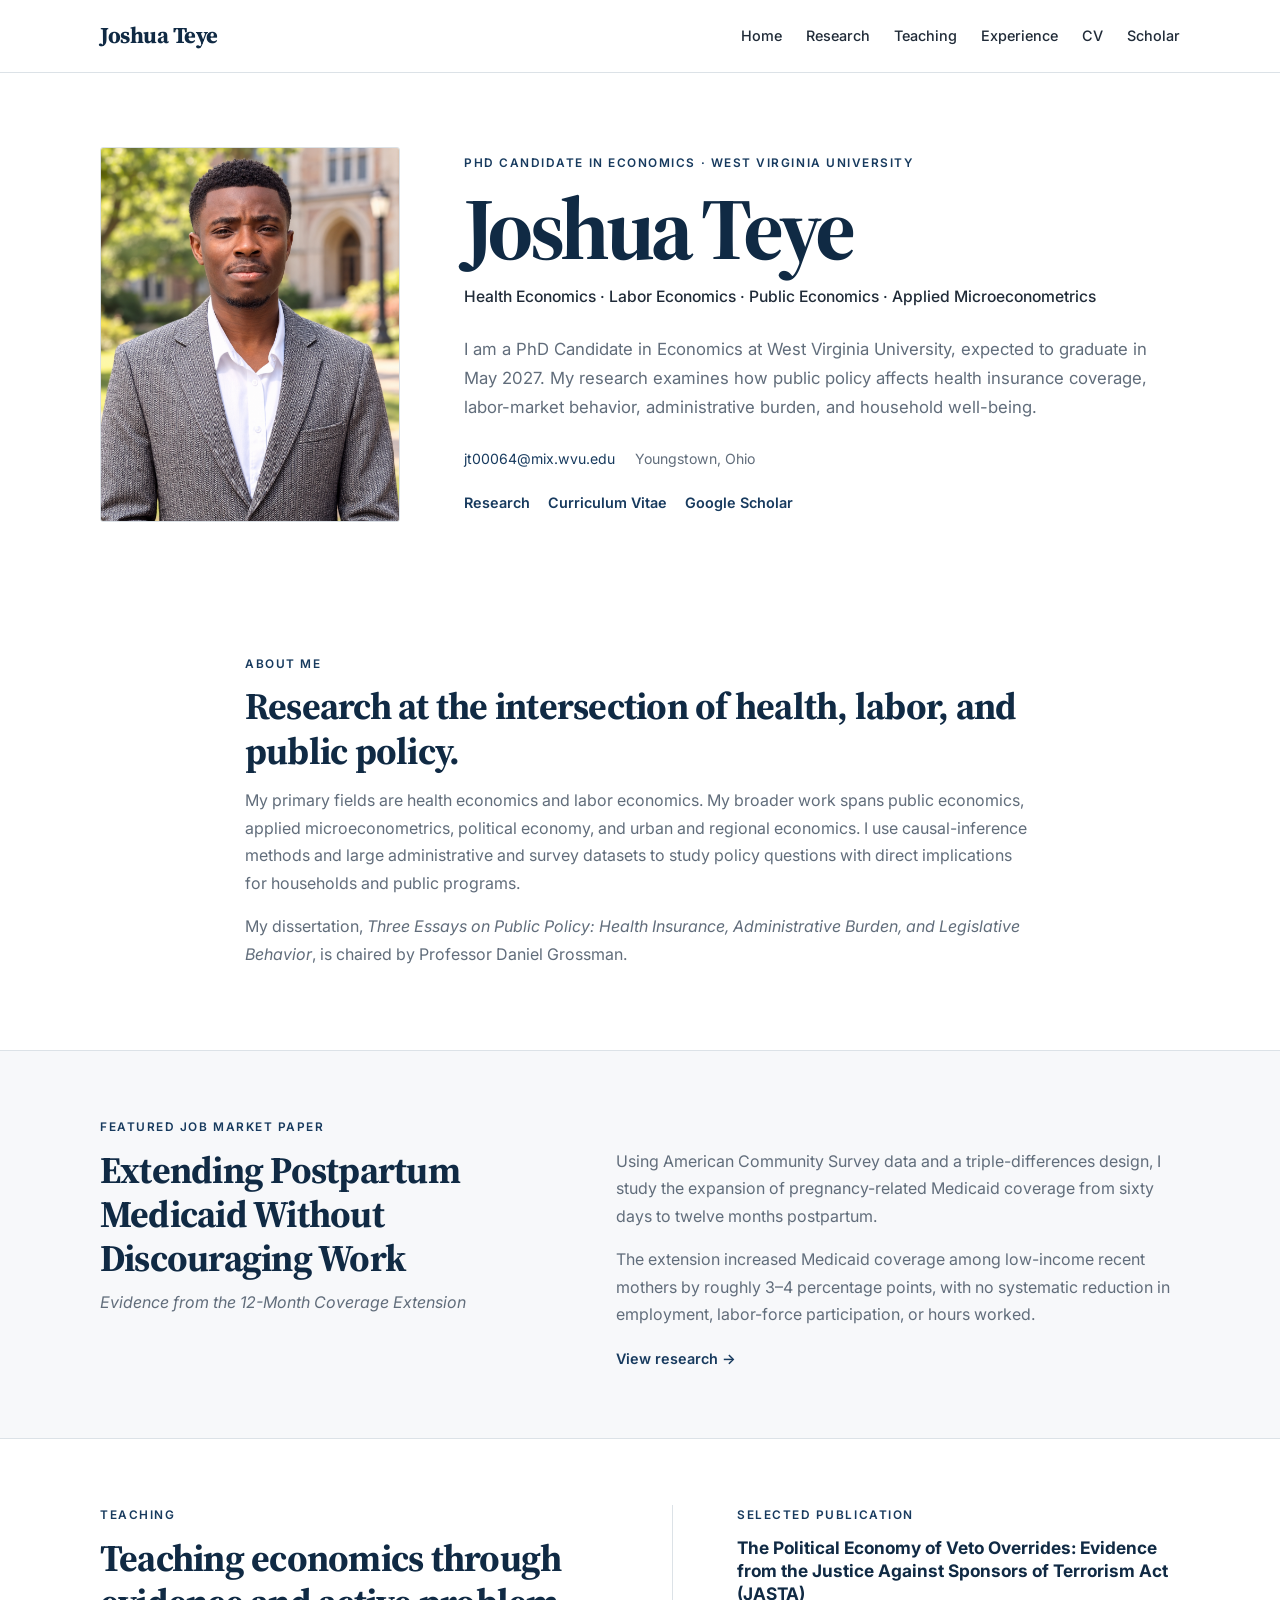
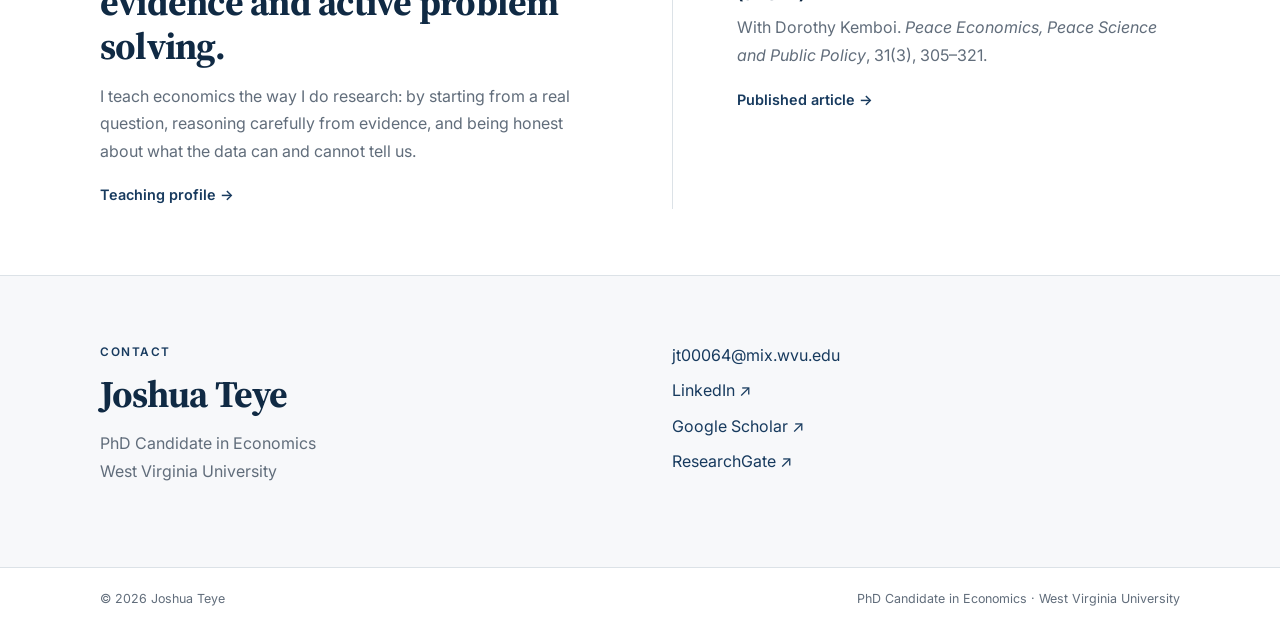
==== commit 76f480b6: "Add files via upload" ====
--- a/index.html
+++ b/index.html
@@ -1,537 +1,163 @@
 <!doctype html>
 <html lang="en">
-
 <head>
   <meta charset="utf-8">
   <meta name="viewport" content="width=device-width, initial-scale=1">
-
-  <meta
-    name="description"
-    content="Joshua Teye — PhD Candidate in Economics at West Virginia University. Research in health economics, labor economics, public economics, and applied microeconometrics."
-  >
-
-  <title>Joshua Teye | Economist</title>
-
+  <meta name="description" content="Joshua Teye is a PhD Candidate in Economics at West Virginia University. Research in health economics, labor economics, public economics, and applied microeconometrics.">
+  <title>Joshua Teye | Economics</title>
   <link rel="canonical" href="https://jteye8317.github.io/">
-
-  <meta
-    name="google-site-verification"
-    content="BmAEZ_e2Y_XpYz3XwTeQ1vOb4aZKEHvPE95MhcZ8lzc"
-  >
-
+  <meta name="google-site-verification" content="BmAEZ_e2Y_XpYz3XwTeQ1vOb4aZKEHvPE95MhcZ8lzc">
   <link rel="preconnect" href="https://fonts.googleapis.com">
-
-  <link
-    rel="preconnect"
-    href="https://fonts.gstatic.com"
-    crossorigin
-  >
-
-  <link
-    href="https://fonts.googleapis.com/css2?family=Inter:wght@400;500;600;700&family=Source+Serif+4:opsz,wght@8..60,600;8..60,700&display=swap"
-    rel="stylesheet"
-  >
-
+  <link rel="preconnect" href="https://fonts.gstatic.com" crossorigin>
+  <link href="https://fonts.googleapis.com/css2?family=Inter:wght@400;500;600&family=Source+Serif+4:opsz,wght@8..60,600;8..60,700&display=swap" rel="stylesheet">
   <link rel="stylesheet" href="style.css">
 </head>
-
 <body>
 
-  <!-- HEADER -->
-  <header class="topbar">
+<header class="site-header">
+  <div class="container nav-row">
+    <a class="site-name" href="index.html">Joshua Teye</a>
+    <button class="menu-toggle" aria-label="Toggle navigation" aria-expanded="false">Menu</button>
+    <nav class="nav-links" aria-label="Primary navigation">
+      <a href="index.html">Home</a>
+      <a href="research.html">Research</a>
+      <a href="teaching.html">Teaching</a>
+      <a href="experience.html">Experience</a>
+      <a href="Joshua_Teye_CV.pdf" target="_blank" rel="noopener">CV</a>
+      <a href="https://scholar.google.com/citations?user=lvqh20IAAAAJ&hl=en" target="_blank" rel="noopener">Scholar</a>
+    </nav>
+  </div>
+</header>
 
-    <div class="wrap nav">
+<main>
+  <section class="hero">
+    <div class="container hero-grid">
+      <figure class="profile-photo">
+        <img src="Joshua_Teye_Headshot.png" alt="Joshua Teye">
+      </figure>
+      <div class="hero-text">
+        <p class="kicker">PhD Candidate in Economics · West Virginia University</p>
+        <h1>Joshua Teye</h1>
+        <p class="fields">Health Economics · Labor Economics · Public Economics · Applied Microeconometrics</p>
+        <p class="lead">
+          I am a PhD Candidate in Economics at West Virginia University, expected to graduate in May 2027.
+          My research examines how public policy affects health insurance coverage, labor-market behavior,
+          administrative burden, and household well-being.
+        </p>
+        <div class="contact-line">
+          <a href="mailto:jt00064@mix.wvu.edu">jt00064@mix.wvu.edu</a>
+          <span>Youngstown, Ohio</span>
+        </div>
+        <div class="hero-links">
+          <a href="research.html">Research</a>
+          <a href="Joshua_Teye_CV.pdf" target="_blank" rel="noopener">Curriculum Vitae</a>
+          <a href="https://scholar.google.com/citations?user=lvqh20IAAAAJ&hl=en" target="_blank" rel="noopener">Google Scholar</a>
+        </div>
+      </div>
+    </div>
+  </section>
 
-      <a class="brand" href="index.html">
-        Joshua Teye
-      </a>
+  <section class="section">
+    <div class="container text-width">
+      <p class="section-label">About Me</p>
+      <h2>Research at the intersection of health, labor, and public policy.</h2>
+      <p>
+        My primary fields are health economics and labor economics. My broader work spans public economics,
+        applied microeconometrics, political economy, and urban and regional economics. I use causal-inference
+        methods and large administrative and survey datasets to study policy questions with direct implications
+        for households and public programs.
+      </p>
+      <p>
+        My dissertation, <em>Three Essays on Public Policy: Health Insurance, Administrative Burden, and Legislative Behavior</em>,
+        is chaired by Professor Daniel Grossman.
+      </p>
+    </div>
+  </section>
 
-      <button class="menu-btn" aria-label="Open menu">
-        ☰
-      </button>
+  <section class="section ruled">
+    <div class="container">
+      <p class="section-label">Featured Job Market Paper</p>
+      <div class="featured-paper">
+        <div>
+          <h2>Extending Postpartum Medicaid Without Discouraging Work</h2>
+          <p class="paper-subtitle">Evidence from the 12-Month Coverage Extension</p>
+        </div>
+        <div class="paper-copy">
+          <p>
+            Using American Community Survey data and a triple-differences design, I study the expansion of
+            pregnancy-related Medicaid coverage from sixty days to twelve months postpartum.
+          </p>
+          <p>
+            The extension increased Medicaid coverage among low-income recent mothers by roughly
+            3–4 percentage points, with no systematic reduction in employment, labor-force participation,
+            or hours worked.
+          </p>
+          <a class="text-link" href="research.html">View research →</a>
+        </div>
+      </div>
+    </div>
+  </section>
 
-      <nav class="links" aria-label="Primary navigation">
+  <section class="section">
+    <div class="container simple-grid">
+      <div>
+        <p class="section-label">Teaching</p>
+        <h2>Teaching economics through evidence and active problem solving.</h2>
+        <p>
+          I teach economics the way I do research: by starting from a real question, reasoning carefully
+          from evidence, and being honest about what the data can and cannot tell us.
+        </p>
+        <a class="text-link" href="teaching.html">Teaching profile →</a>
+      </div>
+      <div>
+        <p class="section-label">Selected Publication</p>
+        <h3>The Political Economy of Veto Overrides: Evidence from the Justice Against Sponsors of Terrorism Act (JASTA)</h3>
+        <p>With Dorothy Kemboi. <em>Peace Economics, Peace Science and Public Policy</em>, 31(3), 305–321.</p>
+        <a class="text-link" href="https://doi.org/10.1515/peps-2024-0058" target="_blank" rel="noopener">Published article →</a>
+      </div>
+    </div>
+  </section>
 
-        <a href="index.html">
-          Home
-        </a>
+  <section class="section contact-section">
+    <div class="container contact-grid">
+      <div>
+        <p class="section-label">Contact</p>
+        <h2>Joshua Teye</h2>
+        <p>PhD Candidate in Economics<br>West Virginia University</p>
+      </div>
+      <div class="contact-list">
+        <a href="mailto:jt00064@mix.wvu.edu">jt00064@mix.wvu.edu</a>
+        <a href="https://www.linkedin.com/in/joshua-teye" target="_blank" rel="noopener">LinkedIn ↗</a>
+        <a href="https://scholar.google.com/citations?user=lvqh20IAAAAJ&hl=en" target="_blank" rel="noopener">Google Scholar ↗</a>
+        <a href="https://www.researchgate.net/profile/Joshua-Teye-2" target="_blank" rel="noopener">ResearchGate ↗</a>
+      </div>
+    </div>
+  </section>
+</main>
 
-        <a href="research.html">
-          Research
-        </a>
-
-        <a href="teaching.html">
-          Teaching
-        </a>
-
-        <a href="experience.html">
-          Experience
-        </a>
-
-        <a
-          href="https://scholar.google.com/citations?user=lvqh20IAAAAJ&amp;hl=en"
-          target="_blank"
-          rel="noopener"
-        >
-          Scholar
-        </a>
-
-        <a
-          href="Joshua_Teye_CV.pdf"
-          target="_blank"
-          rel="noopener"
-        >
-          CV
-        </a>
-
-      </nav>
-
-    </div>
-
-  </header>
-
-
-  <main>
-
-    <!-- HERO -->
-    <section class="hero">
-
-      <div class="wrap hero-grid">
-
-        <div class="hero-copy">
-
-          <p class="eyebrow">
-            PhD Candidate in Economics · West Virginia University
-          </p>
-
-          <h1>
-            Joshua Teye
-          </h1>
-
-          <p class="fields">
-            Health Economics · Labor Economics · Public Economics · Applied Microeconometrics
-          </p>
-
-          <p class="intro">
-            I am a PhD Candidate in Economics at West Virginia University,
-            expected to graduate in May 2027. My research examines health insurance,
-            administrative burden, labor-market outcomes, and public policy.
-          </p>
-
-          <div class="actions">
-
-            <a
-              class="btn primary"
-              href="research.html"
-            >
-              Research <span>→</span>
-            </a>
-
-            <a
-              class="btn outline"
-              href="Joshua_Teye_CV.pdf"
-              target="_blank"
-              rel="noopener"
-            >
-              Curriculum Vitae
-            </a>
-
-          </div>
-
-          <div class="contact-mini">
-
-            <a href="mailto:jt00064@mix.wvu.edu">
-              jt00064@mix.wvu.edu
-            </a>
-
-            <span>
-              United States
-            </span>
-
-          </div>
-
-        </div>
-
-
-        <figure class="portrait-card">
-
-          <img
-            src="Joshua_Teye_Headshot.png"
-            alt="Joshua Teye"
-          >
-
-          <figcaption>
-            Empirical research in health, labor, and public economics.
-          </figcaption>
-
-        </figure>
-
-      </div>
-
-    </section>
-
-
-    <!-- FEATURE BAND -->
-    <section class="feature-band">
-
-      <div class="wrap two-col">
-
-
-        <!-- JOB MARKET PAPER -->
-        <section class="panel-block">
-
-          <div class="section-heading">
-
-            <div>
-
-              <p class="eyebrow">
-                Current Research
-              </p>
-
-              <h2>
-                Job Market Paper
-              </h2>
-
-            </div>
-
-          </div>
-
-
-          <article class="feature-card">
-
-            <h3>
-              Extending Postpartum Medicaid Without Discouraging Work:
-              Evidence from the 12-Month Coverage Extension
-            </h3>
-
-            <p>
-              Using American Community Survey data and a triple-differences design,
-              I study the twelve-month postpartum Medicaid extension and its effects
-              on insurance coverage and maternal labor supply.
-            </p>
-
-            <p class="finding">
-              The extension increased Medicaid coverage among low-income recent mothers
-              by roughly 3–4 percentage points, with no systematic reduction in employment,
-              labor-force participation, or hours worked.
-            </p>
-
-            <a
-              class="small-link"
-              href="research.html"
-            >
-              View research →
-            </a>
-
-          </article>
-
-        </section>
-
-
-        <!-- TEACHING -->
-        <section class="panel-block">
-
-          <div class="section-heading">
-
-            <div>
-
-              <p class="eyebrow">
-                Teaching
-              </p>
-
-              <h2>
-                Teaching
-              </h2>
-
-            </div>
-
-          </div>
-
-
-          <p class="teaching-intro">
-            I teach economics the way I do research: by starting from a real question,
-            reasoning carefully from evidence, and being honest about what the data
-            can and cannot tell us.
-          </p>
-
-          <p class="evaluation-note">
-            Selected student evaluation results from ECON 225,
-            West Virginia University.
-          </p>
-
-
-          <div class="stats">
-
-            <div>
-
-              <strong>
-                88%
-              </strong>
-
-              <span>
-                Assessment design
-              </span>
-
-            </div>
-
-
-            <div>
-
-              <strong>
-                88%
-              </strong>
-
-              <span>
-                Clear instructions
-              </span>
-
-            </div>
-
-
-            <div>
-
-              <strong>
-                83%
-              </strong>
-
-              <span>
-                Concept presentation
-              </span>
-
-            </div>
-
-
-            <div>
-
-              <strong>
-                83%
-              </strong>
-
-              <span>
-                Course organization
-              </span>
-
-            </div>
-
-          </div>
-
-
-          <a
-            class="small-link"
-            href="teaching.html"
-          >
-            View teaching →
-          </a>
-
-        </section>
-
-
-      </div>
-
-    </section>
-
-
-    <!-- SELECTED PUBLICATION AND EXPERIENCE -->
-    <section class="section">
-
-      <div class="wrap home-cards">
-
-
-        <!-- SELECTED PUBLICATION -->
-        <article class="home-card">
-
-          <p class="eyebrow">
-            Selected Publication
-          </p>
-
-          <h3>
-            The Political Economy of Veto Overrides:
-            Evidence from the Justice Against Sponsors of Terrorism Act (JASTA)
-          </h3>
-
-          <p>
-            With Dorothy Kemboi. Published in
-            <em>Peace Economics, Peace Science and Public Policy</em>,
-            31(3), 305–321.
-          </p>
-
-          <a
-            class="small-link"
-            href="https://doi.org/10.1515/peps-2024-0058"
-            target="_blank"
-            rel="noopener"
-          >
-            View article →
-          </a>
-
-        </article>
-
-
-        <!-- EXPERIENCE -->
-        <article class="home-card">
-
-          <p class="eyebrow">
-            Experience
-          </p>
-
-          <h3>
-            Research, Data, and Applied Analysis
-          </h3>
-
-          <p>
-            Experience with administrative and survey data,
-            regional economic analysis, causal inference,
-            data visualization, and quantitative methods.
-          </p>
-
-          <a
-            class="small-link"
-            href="experience.html"
-          >
-            View experience →
-          </a>
-
-        </article>
-
-
-      </div>
-
-    </section>
-
-
-    <!-- CONTACT -->
-    <section class="section contact-section">
-
-      <div class="wrap contact-grid">
-
-
-        <div>
-
-          <p class="eyebrow">
-            Contact
-          </p>
-
-          <h2>
-            Contact
-          </h2>
-
-          <p>
-            I welcome conversations about research, teaching,
-            academic collaboration, and applied policy work.
-          </p>
-
-        </div>
-
-
-        <div class="contact-links">
-
-          <a href="mailto:jt00064@mix.wvu.edu">
-            jt00064@mix.wvu.edu
-          </a>
-
-          <span>
-            United States
-          </span>
-
-          <a
-            href="https://www.linkedin.com/in/joshua-teye"
-            target="_blank"
-            rel="noopener"
-          >
-            LinkedIn ↗
-          </a>
-
-          <a
-            href="https://scholar.google.com/citations?user=lvqh20IAAAAJ&amp;hl=en"
-            target="_blank"
-            rel="noopener"
-          >
-            Google Scholar ↗
-          </a>
-
-          <a
-            href="https://www.researchgate.net/profile/Joshua-Teye-2"
-            target="_blank"
-            rel="noopener"
-          >
-            ResearchGate ↗
-          </a>
-
-          <a
-            href="Joshua_Teye_CV.pdf"
-            target="_blank"
-            rel="noopener"
-          >
-            Curriculum Vitae ↗
-          </a>
-
-          <a
-            href="Joshua_Teye_Teaching_Philosophy.pdf"
-            target="_blank"
-            rel="noopener"
-          >
-            Teaching Philosophy ↗
-          </a>
-
-        </div>
-
-
-        <blockquote>
-          “Students should leave able to reason with data
-          and see economics as a tool they own.”
-        </blockquote>
-
-
-      </div>
-
-    </section>
-
-
-  </main>
-
-
-  <!-- FOOTER -->
-  <footer class="footer">
-
-    <div class="wrap footer-row">
-
-      <span>
-        © <span id="year"></span> Joshua Teye
-      </span>
-
-      <span>
-        West Virginia University · Economics
-      </span>
-
-    </div>
-
-  </footer>
-
-
-  <!-- SCRIPT -->
-  <script>
-
-    document.getElementById("year").textContent =
-      new Date().getFullYear();
-
-    const btn = document.querySelector(".menu-btn");
-    const links = document.querySelector(".links");
-
-    btn.addEventListener("click", () => {
-      links.classList.toggle("open");
+<footer class="site-footer">
+  <div class="container footer-row">
+    <span>© <span id="year"></span> Joshua Teye</span>
+    <span>PhD Candidate in Economics · West Virginia University</span>
+  </div>
+</footer>
+<script>
+  document.getElementById("year").textContent = new Date().getFullYear();
+  const toggle = document.querySelector(".menu-toggle");
+  const nav = document.querySelector(".nav-links");
+  if (toggle && nav) {
+    toggle.addEventListener("click", () => {
+      const open = nav.classList.toggle("open");
+      toggle.setAttribute("aria-expanded", open ? "true" : "false");
     });
-
-    document.querySelectorAll(".links a").forEach(a => {
-
+    document.querySelectorAll(".nav-links a").forEach(a => {
       a.addEventListener("click", () => {
-        links.classList.remove("open");
+        nav.classList.remove("open");
+        toggle.setAttribute("aria-expanded", "false");
       });
-
     });
-
-  </script>
-
+  }
+</script>
 
 </body>
-
 </html>
--- a/style.css
+++ b/style.css
@@ -1,740 +1,308 @@
 :root{
-  --navy:#123a5a;
-  --navy-dark:#0b2a43;
-  --ink:#1c2938;
-  --muted:#667382;
-  --muted-dark:#4f5d6b;
-  --line:#d9e1e8;
-  --line-dark:#c8d2dc;
-  --soft:#f5f7f9;
-  --soft-alt:#fafbfc;
+  --navy:#173a5e;
+  --navy-dark:#102a44;
+  --ink:#202b38;
+  --muted:#616d7b;
+  --line:#dce2e7;
+  --soft:#f7f8fa;
   --paper:#ffffff;
-  --max:1180px;
-  --radius:8px;
-  --shadow:0 14px 34px rgba(15,47,80,.08);
+  --max:1080px;
 }
 
 *{box-sizing:border-box}
-html{scroll-behavior:smooth;scroll-padding-top:92px}
-
+html{scroll-behavior:smooth}
 body{
   margin:0;
   color:var(--ink);
   background:var(--paper);
   font-family:"Inter",system-ui,-apple-system,BlinkMacSystemFont,"Segoe UI",sans-serif;
   font-size:16px;
-  line-height:1.68;
+  line-height:1.72;
   -webkit-font-smoothing:antialiased;
-  text-rendering:optimizeLegibility;
-}
-
-::selection{background:#dce9f3;color:var(--navy-dark)}
+}
 img{max-width:100%}
-
-a{
-  color:var(--navy);
-  text-decoration:none;
-  text-underline-offset:3px;
-}
-
+a{color:var(--navy);text-decoration:none;text-underline-offset:3px}
 a:hover{text-decoration:underline}
-
-a:focus-visible,
-button:focus-visible{
-  outline:3px solid rgba(18,58,90,.25);
-  outline-offset:4px;
-}
-
-.wrap{
-  width:min(calc(100% - 48px),var(--max));
-  margin:0 auto;
-}
-
-.narrow{max-width:860px}
-
-h1,h2,h3,p{margin-top:0}
-
-h1,h2{
-  font-family:"Source Serif 4",Georgia,serif;
-  color:var(--navy-dark);
-}
-
-h1{
-  margin-bottom:14px;
-  font-size:clamp(3.8rem,7vw,6.2rem);
-  line-height:.98;
-  letter-spacing:-.045em;
-  font-weight:700;
-}
-
-.page-title{
-  font-size:clamp(3rem,6vw,5rem);
-  margin-bottom:18px;
-}
-
-h2{
-  margin-bottom:24px;
-  font-size:clamp(2rem,4vw,3rem);
-  line-height:1.12;
-  letter-spacing:-.025em;
-  font-weight:700;
-}
-
-h3{
-  color:var(--navy-dark);
-  line-height:1.32;
-  font-weight:600;
-}
-
-.eyebrow{
-  margin:0 0 10px;
-  color:var(--navy);
-  font-size:.73rem;
-  font-weight:700;
-  letter-spacing:.15em;
-  text-transform:uppercase;
-}
-
-.topbar{
+.container{width:min(calc(100% - 44px),var(--max));margin:0 auto}
+.text-width{max-width:790px}
+
+.site-header{
+  border-bottom:1px solid var(--line);
+  background:rgba(255,255,255,.97);
   position:sticky;
   top:0;
-  z-index:50;
-  background:rgba(255,255,255,.97);
-  border-bottom:1px solid var(--line);
-  backdrop-filter:blur(14px);
-  -webkit-backdrop-filter:blur(14px);
-}
-
-.nav{
-  min-height:74px;
+  z-index:30;
+  backdrop-filter:blur(10px);
+}
+.nav-row{
+  min-height:72px;
   display:flex;
   align-items:center;
   justify-content:space-between;
-  gap:30px;
-}
-
-.brand{
+  gap:28px;
+}
+.site-name{
   color:var(--navy-dark);
   font-family:"Source Serif 4",Georgia,serif;
-  font-size:1.48rem;
+  font-size:1.42rem;
   font-weight:700;
   letter-spacing:-.02em;
 }
-
-.brand:hover{text-decoration:none}
-
-.links{
-  display:flex;
-  align-items:center;
-  gap:27px;
-}
-
-.links a{
-  position:relative;
-  padding:27px 0 25px;
-  color:var(--ink);
-  font-size:.91rem;
-  font-weight:500;
-}
-
-.links a::after{
-  content:"";
-  position:absolute;
-  left:0;
-  right:0;
-  bottom:19px;
-  height:1.5px;
-  background:var(--navy);
-  transform:scaleX(0);
-  transform-origin:left;
-  transition:transform .18s ease;
-}
-
-.links a:hover{
-  color:var(--navy);
-  text-decoration:none;
-}
-
-.links a:hover::after{transform:scaleX(1)}
-
-.menu-btn{
+.site-name:hover{text-decoration:none}
+.nav-links{display:flex;align-items:center;gap:24px}
+.nav-links a{color:var(--ink);font-size:.9rem;font-weight:500}
+.menu-toggle{
   display:none;
-  padding:8px;
-  border:0;
-  color:var(--navy-dark);
-  background:transparent;
-  font-size:1.4rem;
-  cursor:pointer;
-}
-
-.hero{
-  padding:86px 0 78px;
-}
-
-.hero-grid{
-  display:grid;
-  grid-template-columns:minmax(0,1.32fr) minmax(280px,.68fr);
-  gap:78px;
-  align-items:center;
-}
-
-.hero-copy{max-width:790px}
-
-.fields{
-  margin:0 0 26px;
-  color:var(--ink);
-  font-size:1.01rem;
-  font-weight:600;
-  letter-spacing:.005em;
-}
-
-.intro,
-.page-intro{
-  max-width:760px;
-  margin:0;
-  color:var(--muted-dark);
-  font-size:1.08rem;
-  line-height:1.75;
-}
-
-.page-hero{
-  padding:78px 0 54px;
-  border-bottom:1px solid var(--line);
-}
-
-.actions{
-  display:flex;
-  flex-wrap:wrap;
-  gap:12px;
-  margin:30px 0 22px;
-}
-
-.btn{
-  display:inline-flex;
-  align-items:center;
-  justify-content:center;
-  gap:10px;
-  min-height:46px;
-  padding:11px 20px;
-  border-radius:6px;
-  font-size:.92rem;
-  font-weight:600;
-  transition:background .18s ease,color .18s ease,border-color .18s ease,transform .18s ease;
-}
-
-.btn:hover{
-  text-decoration:none;
-  transform:translateY(-1px);
-}
-
-.primary{
-  border:1px solid var(--navy);
-  background:var(--navy);
-  color:#fff;
-}
-
-.primary:hover{
-  border-color:var(--navy-dark);
-  background:var(--navy-dark);
-}
-
-.outline{
-  border:1px solid var(--line-dark);
+  border:1px solid var(--line);
   background:#fff;
   color:var(--navy);
-}
-
-.outline:hover{
-  border-color:var(--navy);
-  background:var(--soft);
-}
-
-.contact-mini{
-  display:flex;
-  flex-wrap:wrap;
-  gap:8px 22px;
-  color:var(--muted);
-  font-size:.88rem;
-}
-
-.contact-mini a{font-weight:500}
-
-.portrait-card{margin:0}
-
-.portrait-card img{
+  padding:7px 10px;
+  border-radius:4px;
+  font:inherit;
+  font-size:.85rem;
+}
+
+.kicker,.section-label{
+  margin:0 0 10px;
+  color:var(--navy);
+  font-size:.74rem;
+  font-weight:600;
+  letter-spacing:.13em;
+  text-transform:uppercase;
+}
+h1,h2,h3{margin-top:0}
+h1,h2{
+  color:var(--navy-dark);
+  font-family:"Source Serif 4",Georgia,serif;
+}
+h1{
+  margin-bottom:12px;
+  font-size:clamp(3.2rem,7vw,5.5rem);
+  line-height:1;
+  letter-spacing:-.045em;
+}
+h2{
+  margin-bottom:14px;
+  font-size:clamp(1.75rem,3vw,2.35rem);
+  line-height:1.18;
+  letter-spacing:-.02em;
+}
+h3{
+  margin-bottom:9px;
+  color:var(--navy-dark);
+  font-size:1.08rem;
+  line-height:1.35;
+}
+p{margin-top:0}
+.lead{color:var(--muted);font-size:1.05rem;line-height:1.75}
+
+.hero{padding:74px 0 66px}
+.hero-grid{
+  display:grid;
+  grid-template-columns:300px minmax(0,1fr);
+  gap:64px;
+  align-items:center;
+}
+.profile-photo{margin:0}
+.profile-photo img{
   display:block;
   width:100%;
   aspect-ratio:4/5;
   object-fit:cover;
+  object-position:center 26%;
+  border-radius:3px;
   border:1px solid var(--line);
-  border-radius:var(--radius);
-  box-shadow:var(--shadow);
-}
-
-.portrait-card figcaption{
-  max-width:360px;
-  margin:12px auto 0;
-  color:#7a8591;
-  font-family:"Source Serif 4",Georgia,serif;
-  font-size:.9rem;
-  font-style:italic;
-  line-height:1.5;
-  text-align:center;
-}
-
-.feature-band{
-  padding:62px 0;
-  background:var(--soft);
-  border-top:1px solid var(--line);
-  border-bottom:1px solid var(--line);
-}
-
-.two-col{
-  display:grid;
-  grid-template-columns:minmax(0,1fr) minmax(0,1fr);
-  gap:58px;
+}
+.fields{
+  margin-bottom:24px;
+  color:var(--ink);
+  font-size:.98rem;
+  font-weight:500;
+}
+.intro{max-width:720px;color:var(--muted);font-size:1.05rem}
+.contact-line{
+  display:flex;
+  flex-wrap:wrap;
+  gap:8px 20px;
+  margin:24px 0 0;
+  color:var(--muted);
+  font-size:.88rem;
+}
+.hero-links{
+  display:flex;
+  flex-wrap:wrap;
+  gap:18px;
+  margin-top:20px;
+}
+.hero-links a,.text-link{font-size:.9rem;font-weight:600}
+
+.section{padding:66px 0}
+.section.ruled{border-top:1px solid var(--line);border-bottom:1px solid var(--line);background:var(--soft)}
+.section p{color:var(--muted)}
+.section .section-label{color:var(--navy)}
+
+.featured-paper{
+  display:grid;
+  grid-template-columns:minmax(0,.9fr) minmax(0,1.1fr);
+  gap:54px;
   align-items:start;
 }
-
-.panel-block{min-width:0}
-
-.section-heading{
-  display:flex;
-  align-items:flex-end;
-  justify-content:space-between;
-  gap:18px;
-  margin-bottom:22px;
-}
-
-.section-heading h2{
-  margin:0;
-  font-size:2.05rem;
-}
-
-.small-link{
-  display:inline-block;
-  color:var(--navy);
-  font-size:.87rem;
-  font-weight:600;
-  line-height:1.45;
-}
-
-.feature-card{
-  padding:30px;
-  background:#fff;
-  border:1px solid var(--line);
-  border-radius:var(--radius);
-  box-shadow:0 8px 22px rgba(15,47,80,.035);
-}
-
-.feature-card h3{
-  margin-bottom:14px;
-  font-family:"Source Serif 4",Georgia,serif;
-  font-size:1.55rem;
-  font-weight:700;
-}
-
-.feature-card p,
-.teaching-intro{color:var(--muted-dark)}
-
-.finding{
-  margin-bottom:18px;
-  padding-top:16px;
-  border-top:1px solid var(--line);
-  color:var(--ink)!important;
-  font-size:.94rem;
-}
-
-.teaching-intro{margin-bottom:18px}
-
-.evaluation-note{
-  margin:0 0 14px;
-  color:var(--muted);
-  font-size:.78rem;
-  line-height:1.55;
-  font-style:italic;
-}
-
-.stats{
+.paper-subtitle{margin-top:-6px;color:var(--muted);font-style:italic}
+.paper-copy p{max-width:620px}
+
+.simple-grid{
   display:grid;
   grid-template-columns:1fr 1fr;
-  gap:12px;
-  margin:18px 0 22px;
-}
-
-.stats div{
-  min-height:102px;
-  padding:18px;
-  background:#fff;
-  border:1px solid var(--line);
-  border-radius:6px;
-}
-
-.stats strong{
-  display:block;
-  color:var(--navy-dark);
-  font-family:"Source Serif 4",Georgia,serif;
-  font-size:2rem;
-  font-weight:700;
-  line-height:1;
-}
-
-.stats span{
-  display:block;
-  margin-top:8px;
-  color:var(--muted-dark);
-  font-size:.81rem;
-  line-height:1.4;
-}
-
-.section{padding:80px 0}
-
-.section.alt{
-  background:var(--soft-alt);
-  border-top:1px solid var(--line);
-  border-bottom:1px solid var(--line);
-}
-
-.home-cards{
+  gap:64px;
+}
+.simple-grid>div+div{border-left:1px solid var(--line);padding-left:64px}
+
+.contact-section{border-top:1px solid var(--line);background:var(--soft)}
+.contact-grid{
   display:grid;
   grid-template-columns:1fr 1fr;
-  gap:36px;
-}
-
-.home-card{
-  padding:28px;
-  border:1px solid var(--line);
-  border-radius:var(--radius);
-  background:#fff;
-}
-
-.home-card h3{
-  font-family:"Source Serif 4",Georgia,serif;
-  font-size:1.35rem;
-}
-
-.home-card p{color:var(--muted-dark)}
-
-.paper-list{border-top:1px solid var(--line-dark)}
-
-.paper{
-  display:grid;
-  grid-template-columns:170px minmax(0,1fr);
-  gap:34px;
+  gap:64px;
+}
+.contact-list{display:flex;flex-direction:column;gap:8px;align-items:flex-start}
+
+.page-hero{padding:68px 0 44px;border-bottom:1px solid var(--line)}
+.page-title{font-size:clamp(2.8rem,6vw,4.6rem)}
+
+.research-list,.experience-list{max-width:1000px}
+.research-item,.experience-item{
+  display:grid;
+  grid-template-columns:160px minmax(0,1fr);
+  gap:32px;
   padding:30px 0;
   border-bottom:1px solid var(--line);
 }
-
-.paper .meta{
+.research-item:first-child,.experience-item:first-child{padding-top:0}
+.research-item.featured{border-top:2px solid var(--navy);padding-top:28px}
+.research-meta,.experience-date{
   padding-top:4px;
   color:var(--muted);
-  font-size:.75rem;
-  font-weight:700;
-  letter-spacing:.035em;
+  font-size:.76rem;
+  font-weight:600;
   text-transform:uppercase;
-}
-
-.paper h3{
-  max-width:840px;
-  margin-bottom:8px;
+  letter-spacing:.05em;
+}
+.research-item h2,.experience-item h2{font-size:1.45rem;margin-bottom:8px}
+.research-item p,.experience-item p{max-width:760px;font-size:.95rem;color:var(--muted)}
+.role{color:var(--navy)!important;font-weight:600}
+.dissertation-box{
+  margin-top:38px;
+  padding:28px 0 6px;
+  border-top:2px solid var(--navy);
+}
+.methods-grid{
+  display:grid;
+  grid-template-columns:repeat(3,1fr);
+  gap:36px;
+  margin-top:44px;
+  padding-top:28px;
+  border-top:1px solid var(--line);
+}
+.methods-grid p{font-size:.9rem;color:var(--muted)}
+
+.teaching-layout{
+  display:grid;
+  grid-template-columns:minmax(0,1.2fr) minmax(260px,.8fr);
+  gap:70px;
+  align-items:start;
+}
+.teaching-section{
+  padding-bottom:34px;
+  margin-bottom:34px;
+  border-bottom:1px solid var(--line);
+}
+.teaching-section:last-child{border-bottom:0}
+.approach-list>div{padding:18px 0;border-bottom:1px solid var(--line)}
+.approach-list>div:last-child{border-bottom:0}
+.course-list p{margin-bottom:22px}
+.teaching-side{
+  position:sticky;
+  top:104px;
+  padding:26px;
+  background:var(--soft);
+  border:1px solid var(--line);
+}
+.stat-list{display:grid;grid-template-columns:1fr 1fr;gap:1px;background:var(--line);border:1px solid var(--line)}
+.stat-list>div{background:#fff;padding:18px}
+.stat-list strong{
+  display:block;
+  color:var(--navy-dark);
   font-family:"Source Serif 4",Georgia,serif;
-  font-size:1.3rem;
-  font-weight:700;
-}
-
-.paper p{
-  max-width:850px;
-  margin:5px 0;
-  color:var(--muted-dark);
-  font-size:.94rem;
-}
-
-.paper a{
+  font-size:1.8rem;
+  line-height:1;
+}
+.stat-list span{display:block;margin-top:7px;color:var(--muted);font-size:.79rem;line-height:1.4}
+.teaching-quote{
+  margin:28px 0 0;
+  padding-left:18px;
+  border-left:2px solid var(--navy);
+  color:var(--navy-dark);
+  font-family:"Source Serif 4",Georgia,serif;
+  font-size:1.05rem;
+  line-height:1.55;
+}
+.button-link{
   display:inline-block;
-  margin-top:8px;
-  font-size:.88rem;
-  font-weight:600;
-}
-
-.dissertation{
-  margin-top:34px;
-  padding:24px 28px;
-  background:var(--soft);
-  border-left:3px solid var(--navy);
-  color:var(--muted-dark);
-  line-height:1.65;
-}
-
-.dissertation strong{color:var(--ink)}
-
-.dissertation span{
-  display:block;
-  margin-top:5px;
-  color:var(--muted);
-  font-size:.88rem;
-}
-
-.experience-grid{
-  display:grid;
-  grid-template-columns:1fr 1fr;
-  gap:48px;
-}
-
-.experience-grid article{
-  padding-top:20px;
-  border-top:2px solid var(--navy);
-}
-
-.experience-grid h3{
-  margin-bottom:7px;
-  font-family:"Source Serif 4",Georgia,serif;
-  font-size:1.2rem;
-  font-weight:700;
-}
-
-.role{
-  margin-bottom:13px;
+  margin-top:22px;
+  padding:10px 14px;
+  border:1px solid var(--navy);
   color:var(--navy);
   font-size:.88rem;
   font-weight:600;
 }
-
-.experience-grid p{color:var(--muted-dark)}
-
-.methods{
-  display:grid;
-  grid-template-columns:repeat(3,minmax(0,1fr));
-  gap:34px;
-  margin-top:48px;
-  padding-top:32px;
-  border-top:1px solid var(--line);
-}
-
-.page-methods{margin-top:56px}
-
-.methods h3{
-  margin-bottom:9px;
-  font-size:1rem;
-  font-weight:700;
-}
-
-.methods p{
-  margin:0;
-  color:var(--muted-dark);
-  font-size:.91rem;
-  line-height:1.65;
-}
-
-.teaching-page-grid{
-  display:grid;
-  grid-template-columns:1.1fr .9fr;
-  gap:56px;
-  align-items:start;
-}
-
-.teaching-summary{
-  padding:28px;
-  border:1px solid var(--line);
-  border-radius:var(--radius);
-  background:var(--soft);
-}
-
-.contact-section{background:var(--soft)}
-
-.contact-grid{
-  display:grid;
-  grid-template-columns:1.05fr .8fr .9fr;
-  gap:52px;
-  align-items:start;
-}
-
-.contact-grid p{
-  max-width:440px;
-  color:var(--muted-dark);
-}
-
-.contact-links{
-  display:flex;
-  flex-direction:column;
-  align-items:flex-start;
-  gap:11px;
-  padding-top:3px;
-}
-
-.contact-links a{
-  font-size:.91rem;
-  font-weight:500;
-}
-
-.contact-links span{
-  color:var(--muted);
-  font-size:.89rem;
-}
-
-blockquote{
-  margin:0;
-  padding:3px 0 3px 23px;
-  border-left:3px solid var(--navy);
-  color:var(--navy-dark);
-  font-family:"Source Serif 4",Georgia,serif;
-  font-size:1.18rem;
-  line-height:1.55;
-}
-
-.footer{
-  padding:22px 0;
-  border-top:1px solid var(--line);
-  background:#fff;
-  color:var(--muted);
-  font-size:.8rem;
-}
-
-.footer-row{
-  display:flex;
-  justify-content:space-between;
-  gap:20px;
-}
-
-@media (max-width:880px){
-  .menu-btn{display:block}
-
-  .links{
+.button-link:hover{background:var(--navy);color:white;text-decoration:none}
+
+.site-footer{border-top:1px solid var(--line);padding:20px 0;color:var(--muted);font-size:.78rem}
+.footer-row{display:flex;justify-content:space-between;gap:20px}
+
+@media(max-width:820px){
+  .menu-toggle{display:block}
+  .nav-links{
     display:none;
     position:absolute;
-    top:74px;
-    left:0;
-    right:0;
-    gap:0;
-    padding:12px 24px 20px;
-    background:#fff;
+    left:0;right:0;top:72px;
+    padding:14px 22px 20px;
+    background:white;
     border-bottom:1px solid var(--line);
-    box-shadow:0 12px 20px rgba(15,47,80,.06);
     flex-direction:column;
     align-items:flex-start;
+    gap:0;
   }
-
-  .links.open{display:flex}
-
-  .links a{
-    width:100%;
-    padding:11px 0;
-  }
-
-  .links a::after{display:none}
-
-  .hero{padding:68px 0 62px}
-
-  .hero-grid{
-    grid-template-columns:1fr;
-    gap:46px;
-  }
-
-  .portrait-card{width:min(100%,380px)}
-
-  .two-col,
-  .contact-grid,
-  .teaching-page-grid{
-    grid-template-columns:1fr;
-  }
-
-  .home-cards{
-    grid-template-columns:1fr;
-  }
-
-  .two-col{gap:48px}
-  .contact-grid{gap:32px}
-
-  .experience-grid,
-  .methods{
-    grid-template-columns:1fr;
-  }
-
-  .experience-grid{gap:36px}
-  .methods{gap:24px}
-}
-
-@media (max-width:620px){
-  .wrap{
-    width:min(calc(100% - 30px),var(--max));
-  }
-
-  .nav{min-height:68px}
-  .links{top:68px}
-  .brand{font-size:1.34rem}
-
-  .hero{padding:54px 0 52px}
-
-  h1{font-size:clamp(3rem,15vw,4.4rem)}
-  h2{font-size:2rem}
-
-  .fields{
-    font-size:.94rem;
-    line-height:1.55;
-  }
-
-  .intro,
-  .page-intro{font-size:1rem}
-
-  .actions{
-    flex-direction:column;
-    align-items:stretch;
-  }
-
-  .btn{width:100%}
-  .portrait-card{width:min(100%,330px)}
-
-  .feature-band{padding:50px 0}
-  .section{padding:60px 0}
-  .page-hero{padding:56px 0 40px}
-
-  .section-heading{
-    align-items:flex-start;
-    flex-direction:column;
-    gap:8px;
-  }
-
-  .feature-card{padding:23px}
-
-  .stats{grid-template-columns:1fr 1fr}
-
-  .stats div{
-    min-height:96px;
-    padding:16px;
-  }
-
-  .paper{
-    grid-template-columns:1fr;
-    gap:8px;
-    padding:24px 0;
-  }
-
-  .paper .meta{padding-top:0}
-  .dissertation{padding:21px}
-
-  .footer-row{
-    flex-direction:column;
-    gap:5px;
-  }
-}
-
-@media (max-width:420px){
-  .stats{grid-template-columns:1fr}
-
-  .contact-mini{
-    flex-direction:column;
-    gap:5px;
-  }
-
-  blockquote{font-size:1.08rem}
-}
-
-@media (prefers-reduced-motion:reduce){
-  html{scroll-behavior:auto}
-
-  *,
-  *::before,
-  *::after{
-    transition:none !important;
-    animation:none !important;
-  }
-}
+  .nav-links.open{display:flex}
+  .nav-links a{width:100%;padding:8px 0}
+  .hero-grid{grid-template-columns:230px minmax(0,1fr);gap:40px}
+  .featured-paper,.simple-grid,.teaching-layout,.contact-grid{grid-template-columns:1fr}
+  .simple-grid>div+div{border-left:0;border-top:1px solid var(--line);padding-left:0;padding-top:36px}
+  .teaching-side{position:static}
+  .methods-grid{grid-template-columns:1fr}
+}
+@media(max-width:620px){
+  .container{width:min(calc(100% - 30px),var(--max))}
+  .hero{padding:50px 0}
+  .hero-grid{grid-template-columns:1fr;gap:28px}
+  .profile-photo{width:min(100%,270px)}
+  .section{padding:54px 0}
+  .research-item,.experience-item{grid-template-columns:1fr;gap:8px}
+  .footer-row{flex-direction:column;gap:4px}
+  .stat-list{grid-template-columns:1fr 1fr}
+}
+@media(max-width:420px){
+  .stat-list{grid-template-columns:1fr}
+}
+
+
+/* Selected teaching materials */
+.materials-intro{max-width:720px}
+.syllabus-list{display:grid;grid-template-columns:1fr 1fr;gap:22px;margin-top:24px}
+.syllabus-card{padding:24px;border:1px solid var(--line);background:#fff}
+.syllabus-topline{display:flex;justify-content:space-between;gap:12px;flex-wrap:wrap;margin-bottom:12px;color:var(--muted);font-size:.78rem}
+.syllabus-course{color:var(--navy);font-weight:700;letter-spacing:.04em}
+.syllabus-card h3{font-family:"Source Serif 4",Georgia,serif;font-size:1.28rem}
+.syllabus-card p{font-size:.92rem}
+.syllabus-note{min-height:94px}
+.syllabus-card .button-link{margin-top:8px}
+@media(max-width:820px){.syllabus-list{grid-template-columns:1fr}.syllabus-note{min-height:0}}
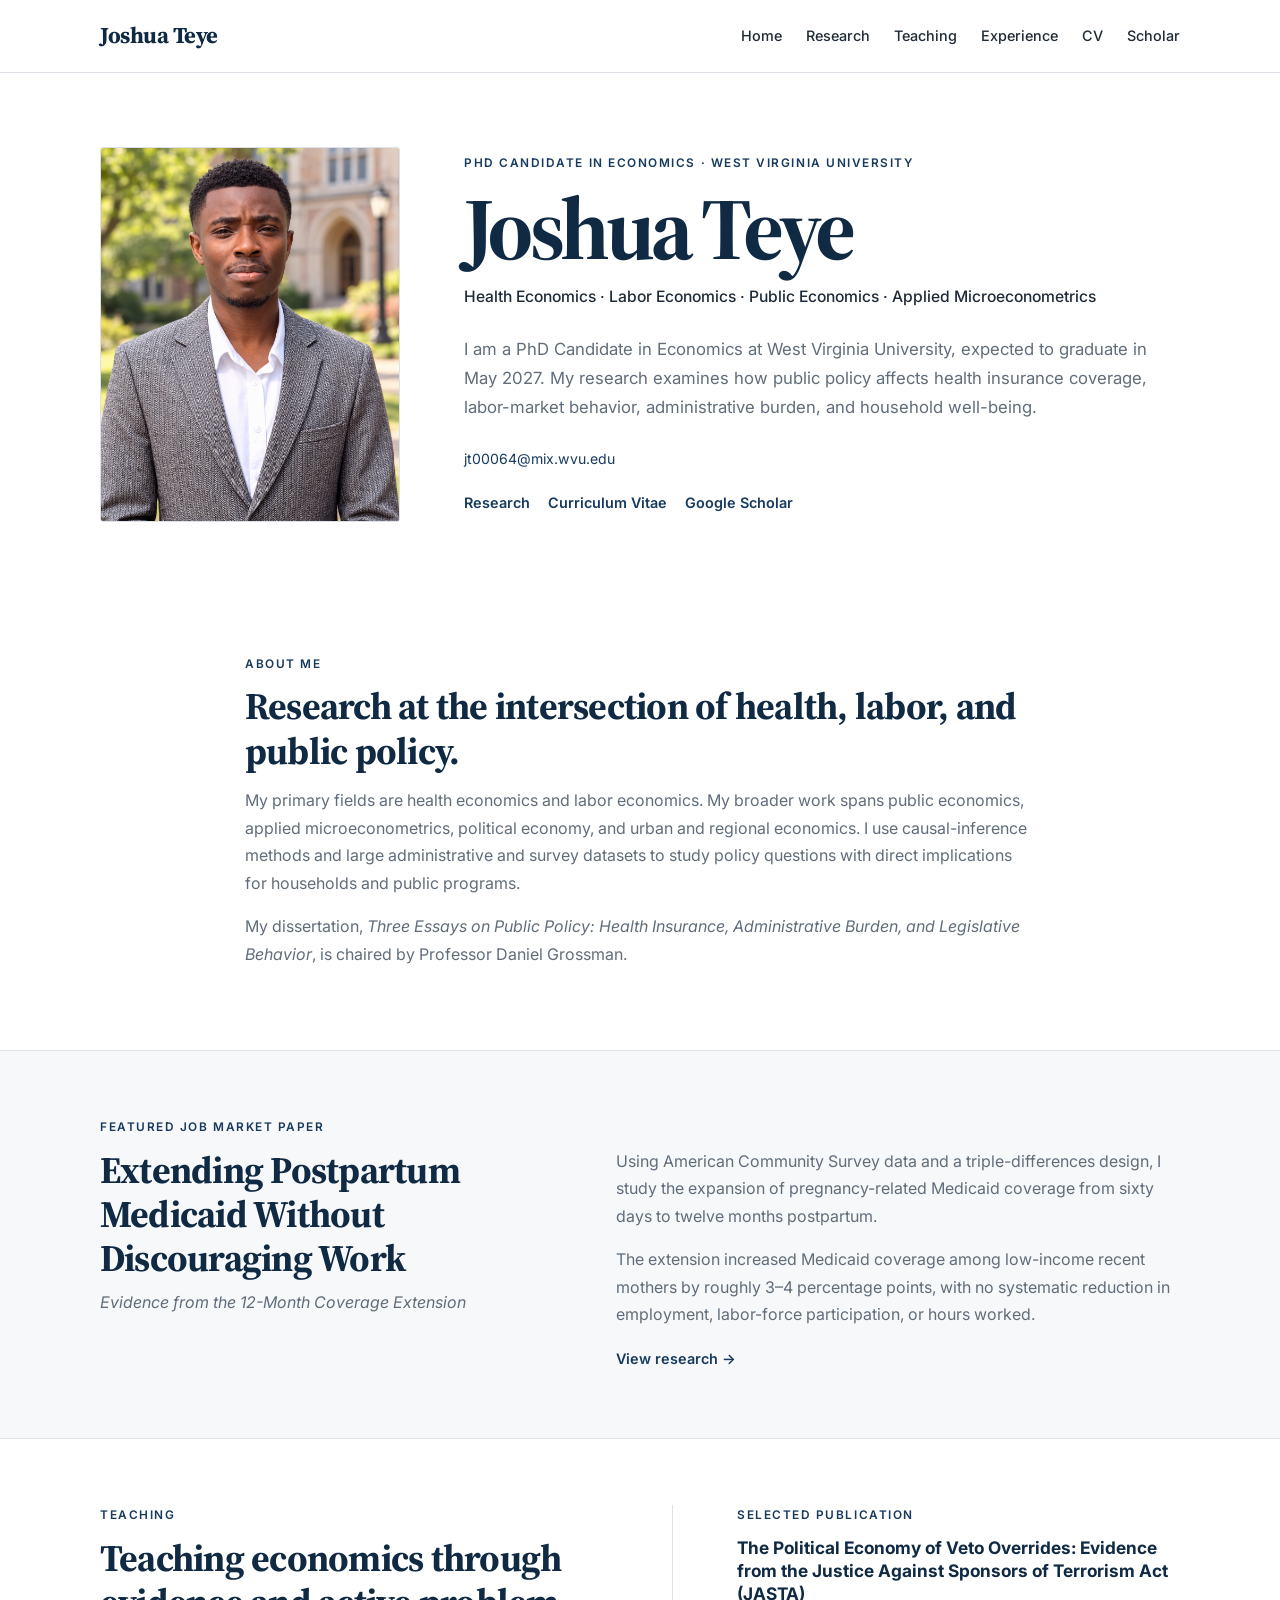
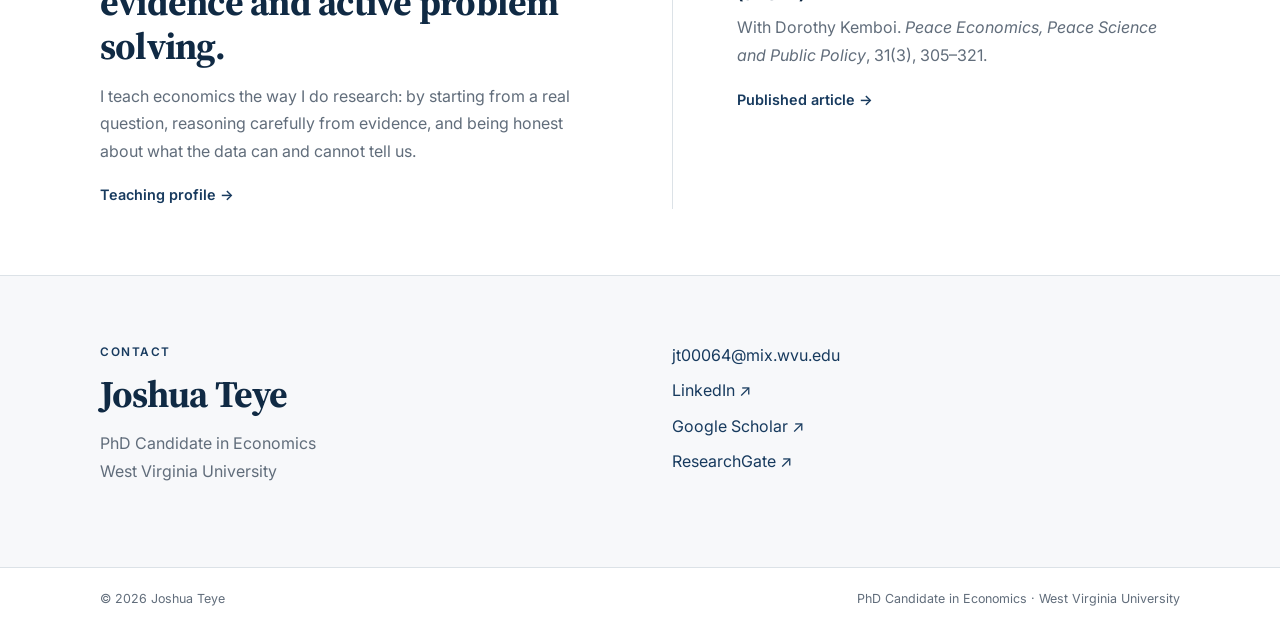
==== commit 1ed9bcc4: "Add files via upload" ====
--- a/index.html
+++ b/index.html
@@ -46,7 +46,6 @@
         </p>
         <div class="contact-line">
           <a href="mailto:jt00064@mix.wvu.edu">jt00064@mix.wvu.edu</a>
-          <span>Youngstown, Ohio</span>
         </div>
         <div class="hero-links">
           <a href="research.html">Research</a>
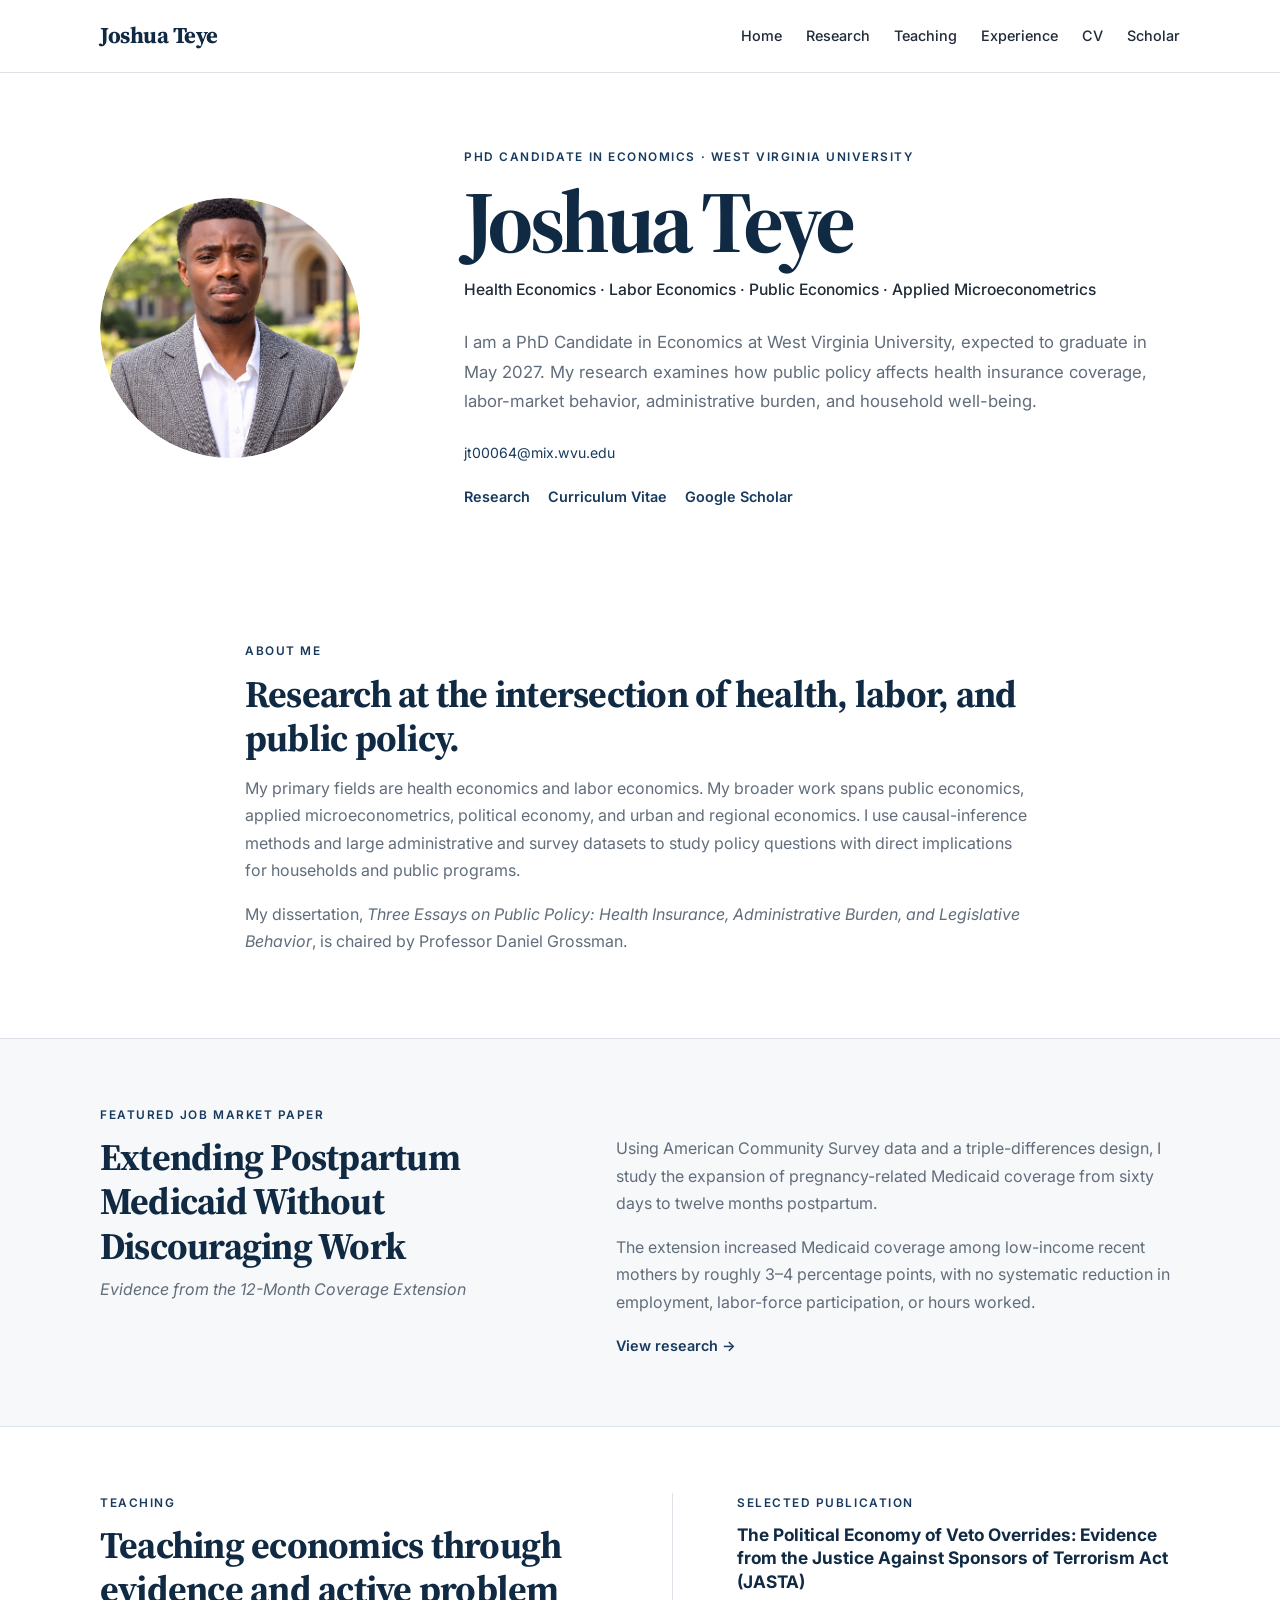
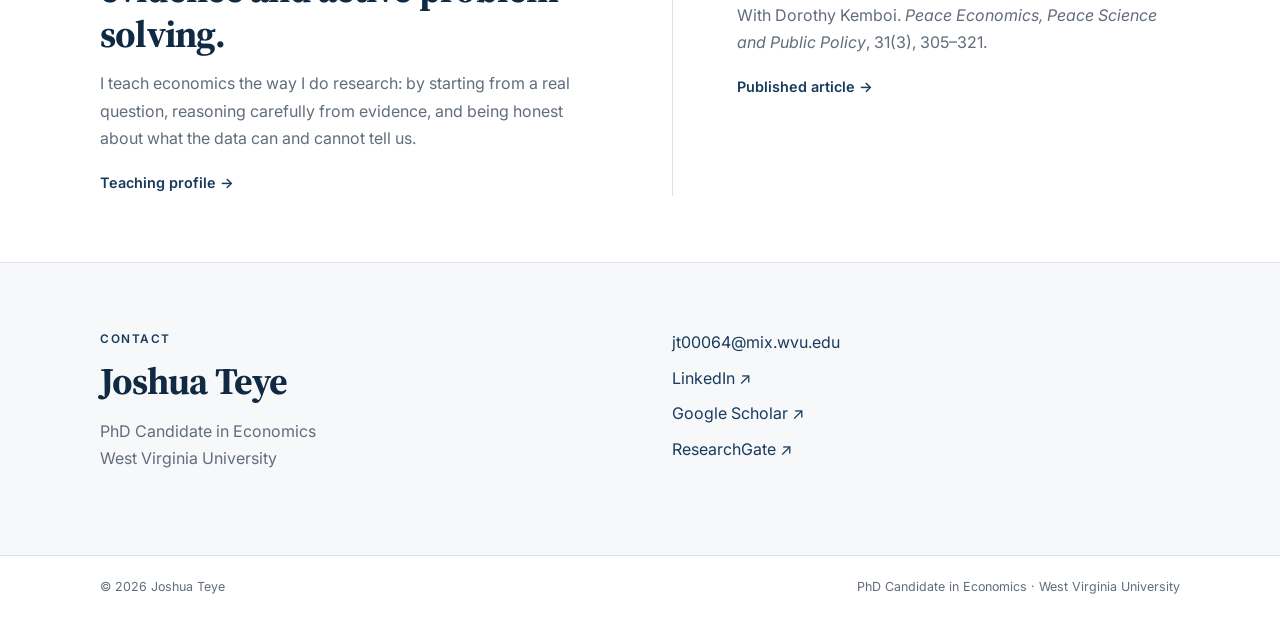
==== commit 0d1af986: "Add files via upload" ====
--- a/index.html
+++ b/index.html
@@ -10,7 +10,7 @@
   <link rel="preconnect" href="https://fonts.googleapis.com">
   <link rel="preconnect" href="https://fonts.gstatic.com" crossorigin>
   <link href="https://fonts.googleapis.com/css2?family=Inter:wght@400;500;600&family=Source+Serif+4:opsz,wght@8..60,600;8..60,700&display=swap" rel="stylesheet">
-  <link rel="stylesheet" href="style.css">
+  <link rel="stylesheet" href="style.css?v=20260910-circle2">
 </head>
 <body>
 
@@ -32,8 +32,8 @@
 <main>
   <section class="hero">
     <div class="container hero-grid">
-      <figure class="profile-photo">
-        <img src="Joshua_Teye_Headshot.png" alt="Joshua Teye">
+      <figure class="profile-photo" style="margin:0; width:260px; height:260px; border-radius:50%; overflow:hidden; flex:0 0 auto;">
+        <img src="Joshua_Teye_Headshot.png" alt="Joshua Teye" style="display:block; width:100%; height:100%; object-fit:cover; object-position:center 20%; border-radius:50%;">
       </figure>
       <div class="hero-text">
         <p class="kicker">PhD Candidate in Economics · West Virginia University</p>
--- a/style.css
+++ b/style.css
@@ -103,16 +103,24 @@
   gap:64px;
   align-items:center;
 }
-.profile-photo{margin:0}
+.profile-photo{
+  margin:0;
+  width:260px !important;
+  height:260px !important;
+  aspect-ratio:1/1 !important;
+  border-radius:50% !important;
+  overflow:hidden !important;
+}
 .profile-photo img{
   display:block;
-  width:100%;
-  aspect-ratio:4/5;
-  object-fit:cover;
-  object-position:center 26%;
-  border-radius:3px;
-  border:1px solid var(--line);
-}
+  width:100% !important;
+  height:100% !important;
+  aspect-ratio:1/1 !important;
+  object-fit:cover !important;
+  object-position:center 20%;
+  border-radius:50% !important;
+}
+
 .fields{
   margin-bottom:24px;
   color:var(--ink);
